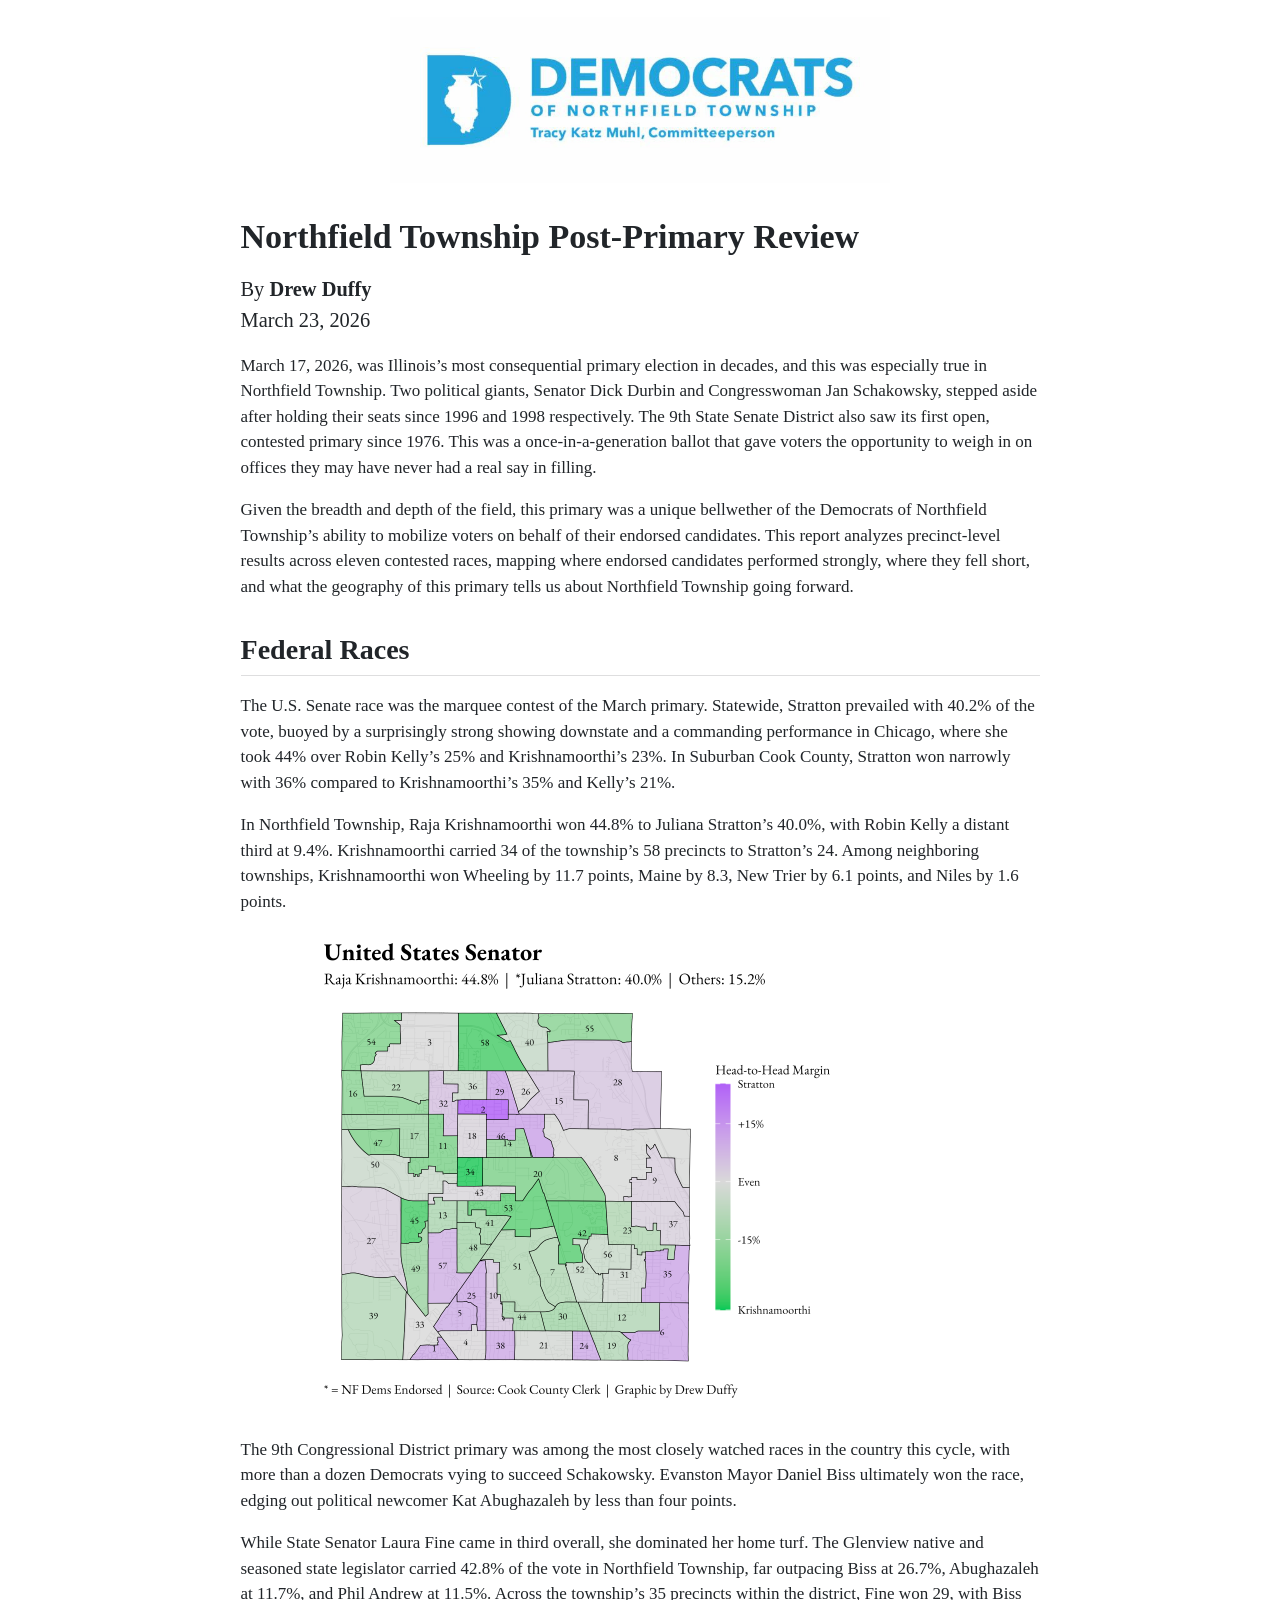
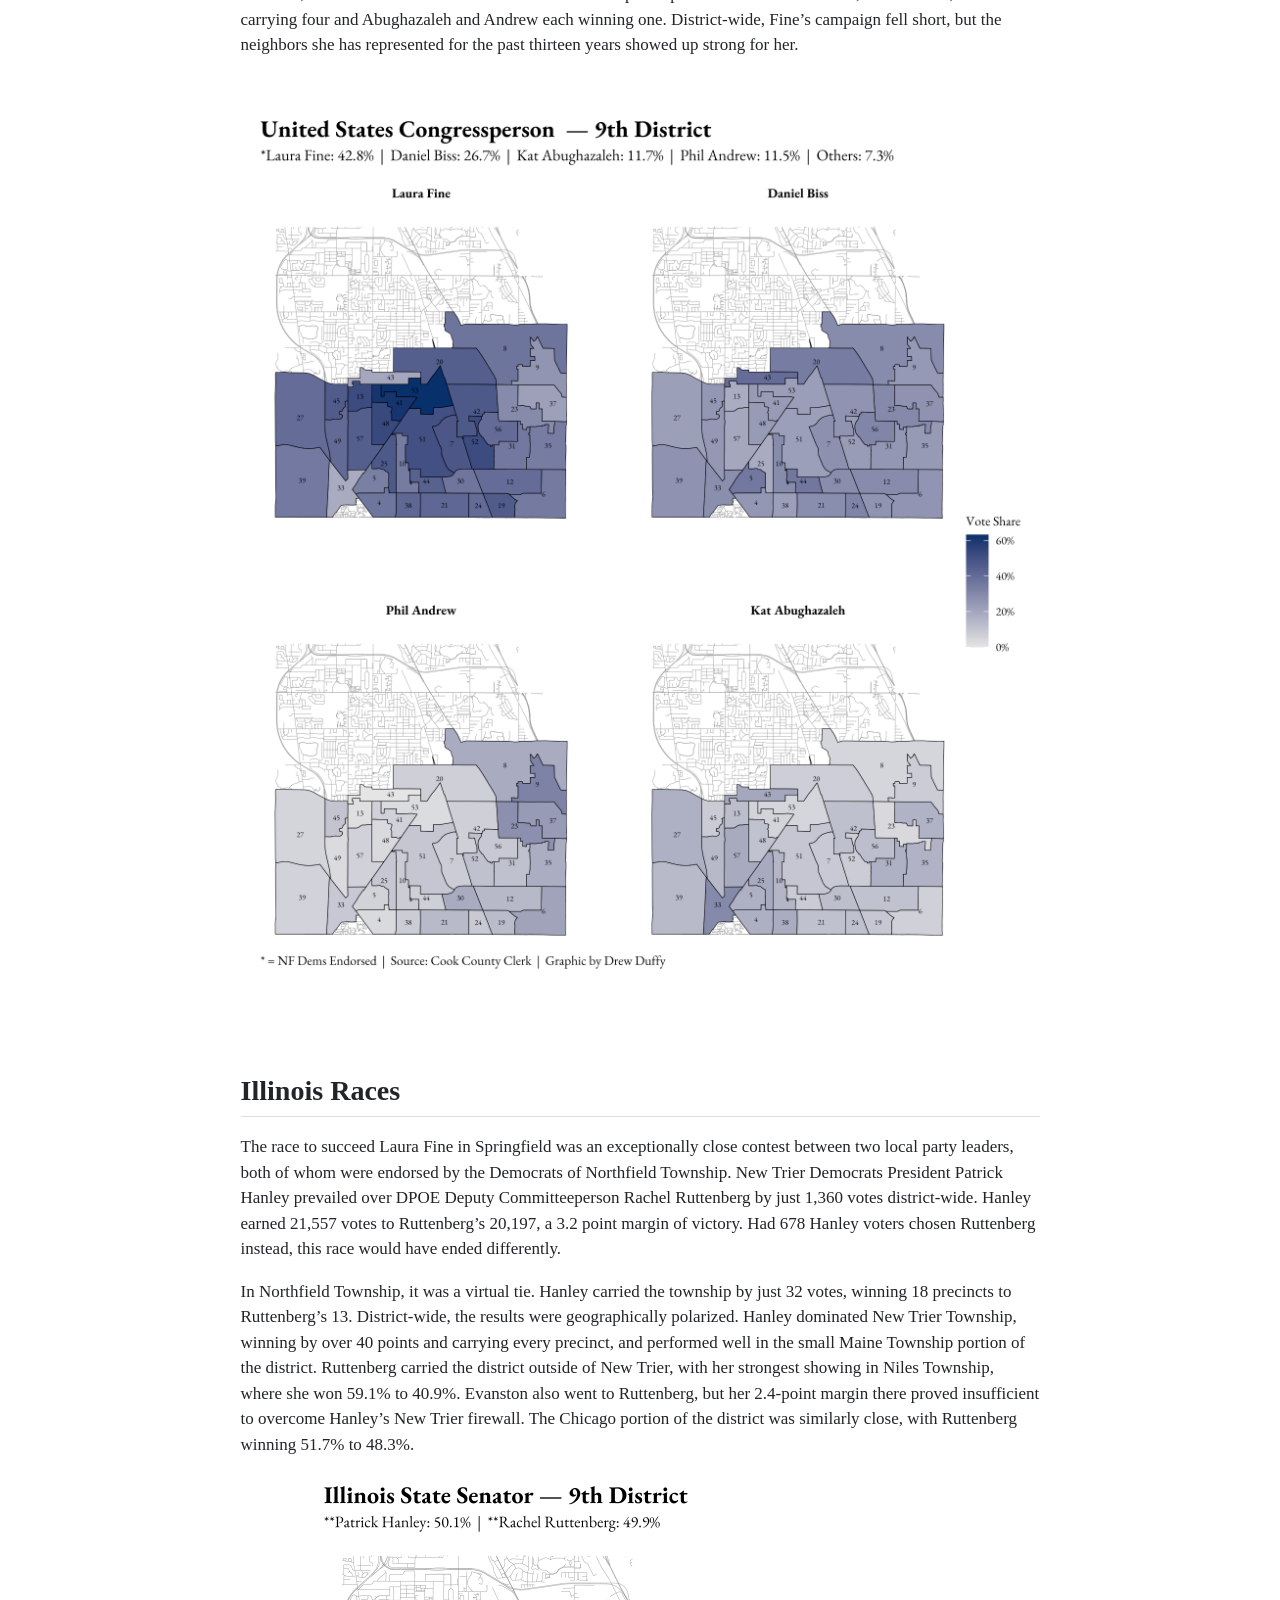
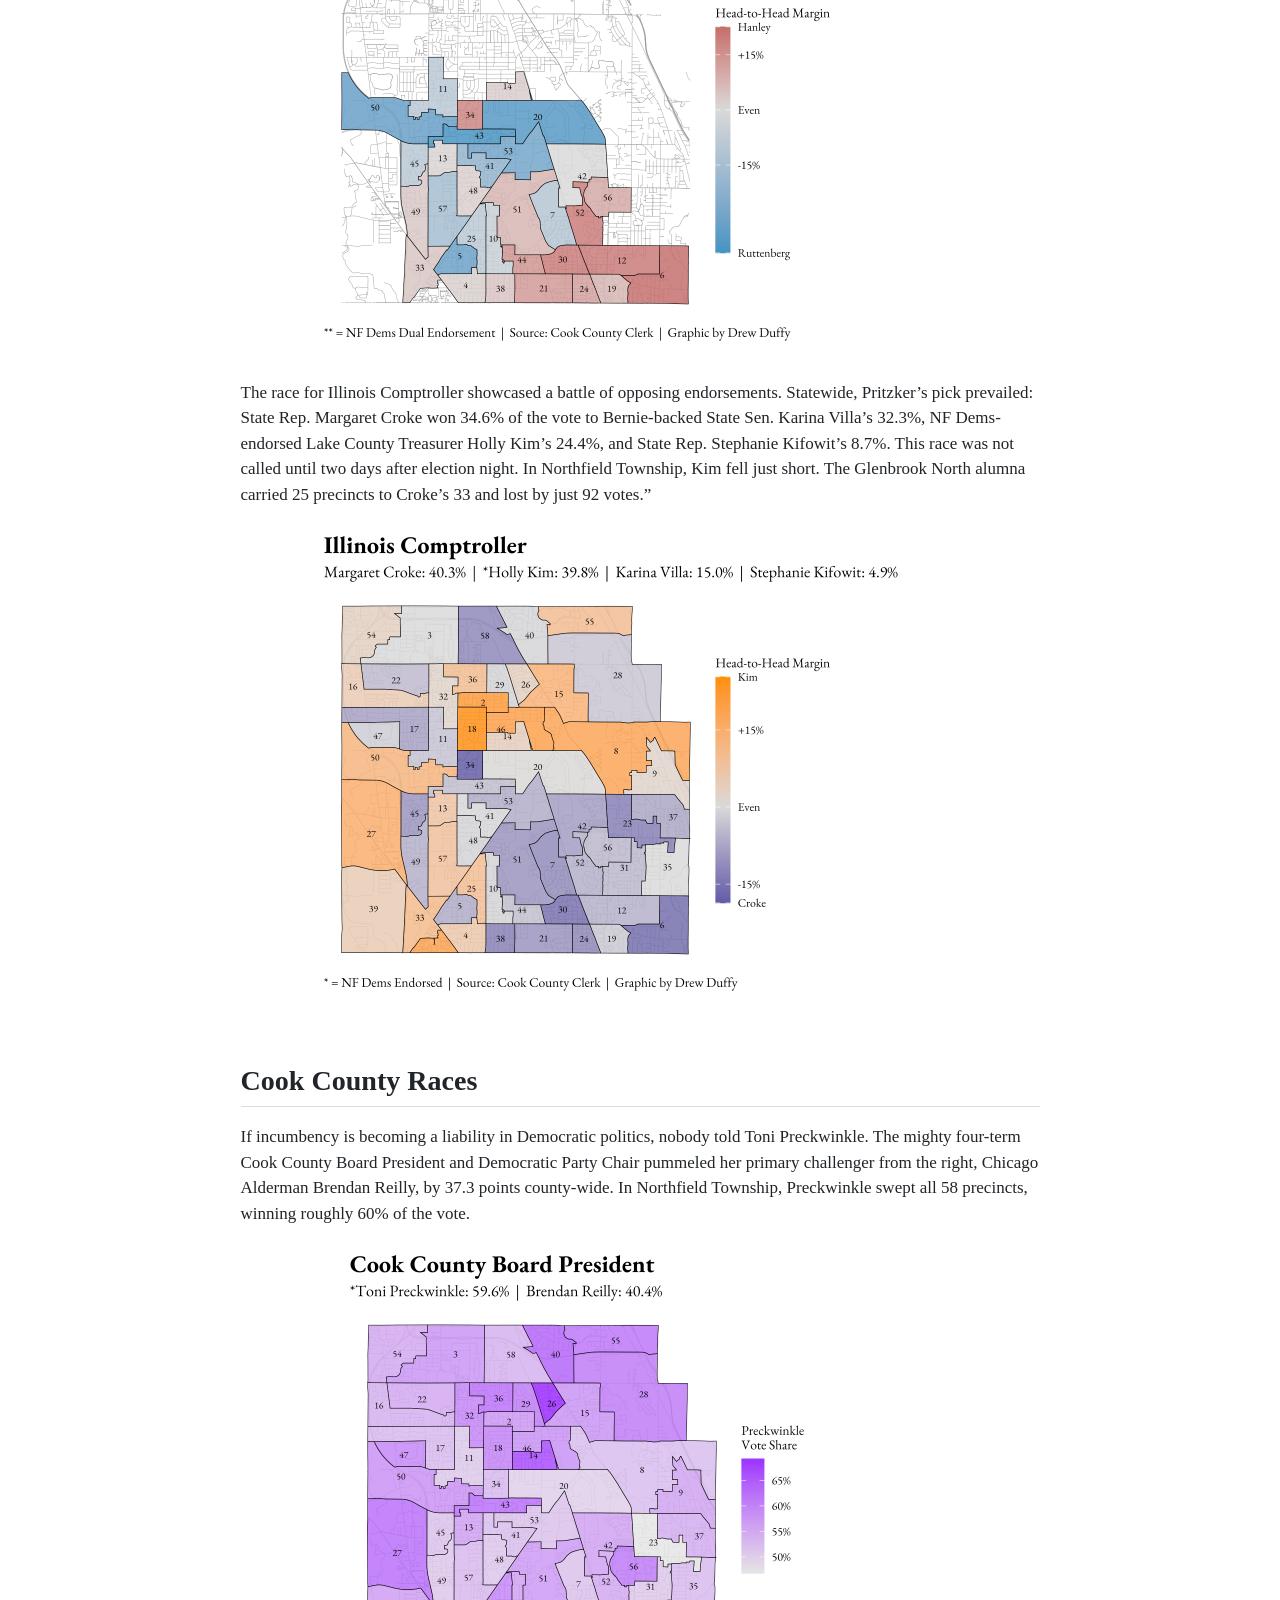
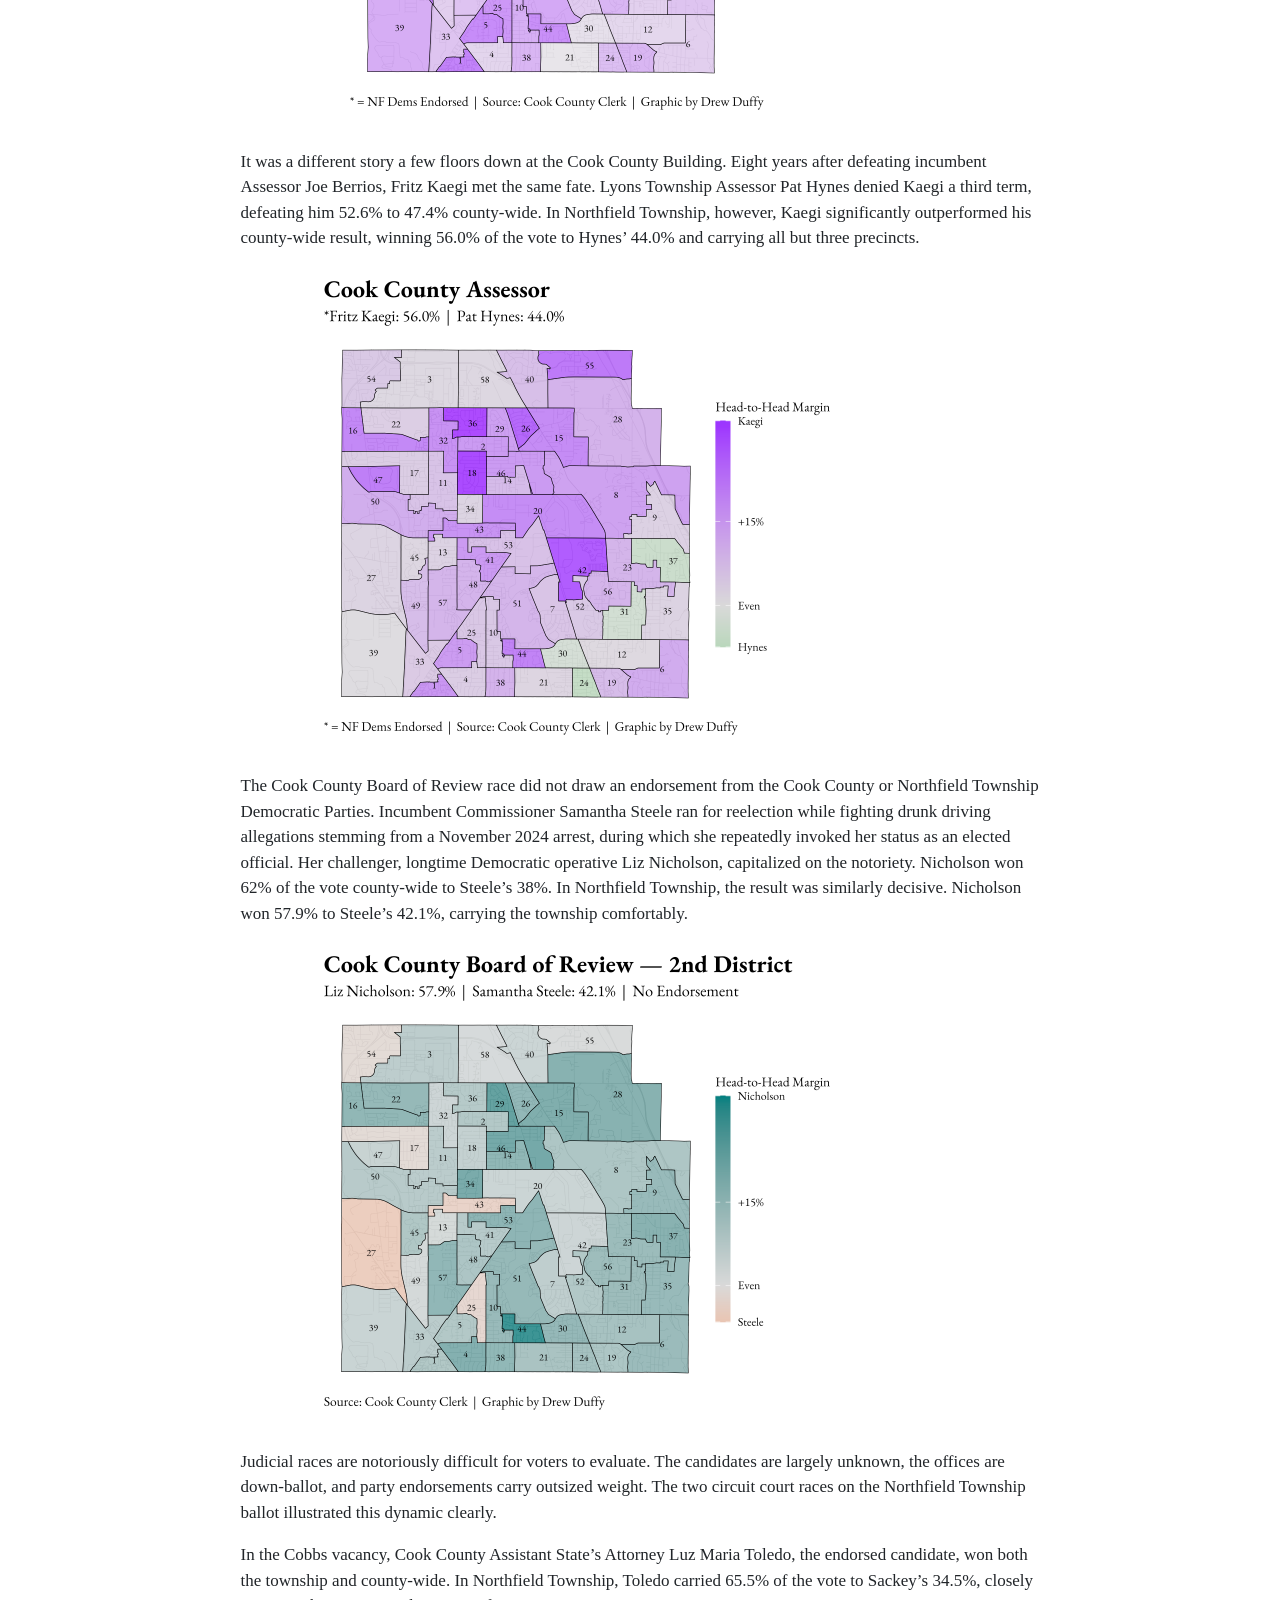
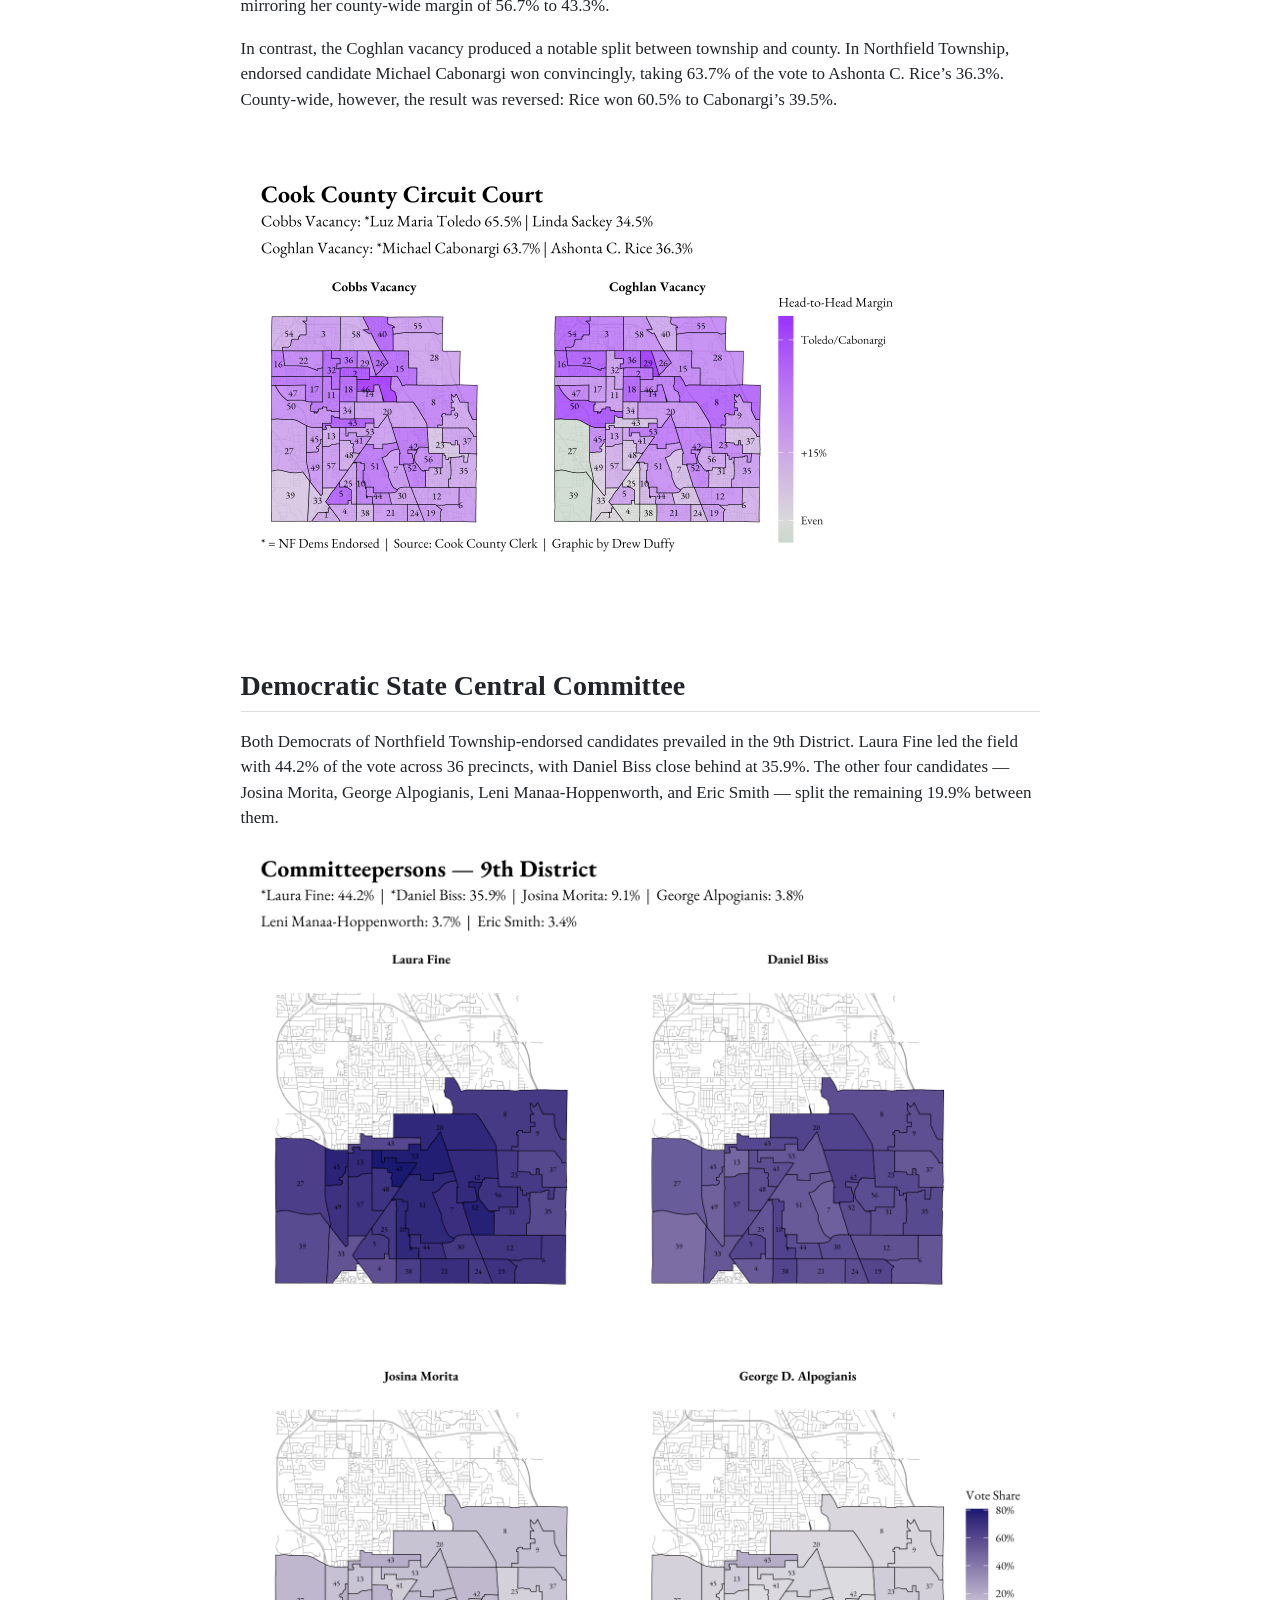
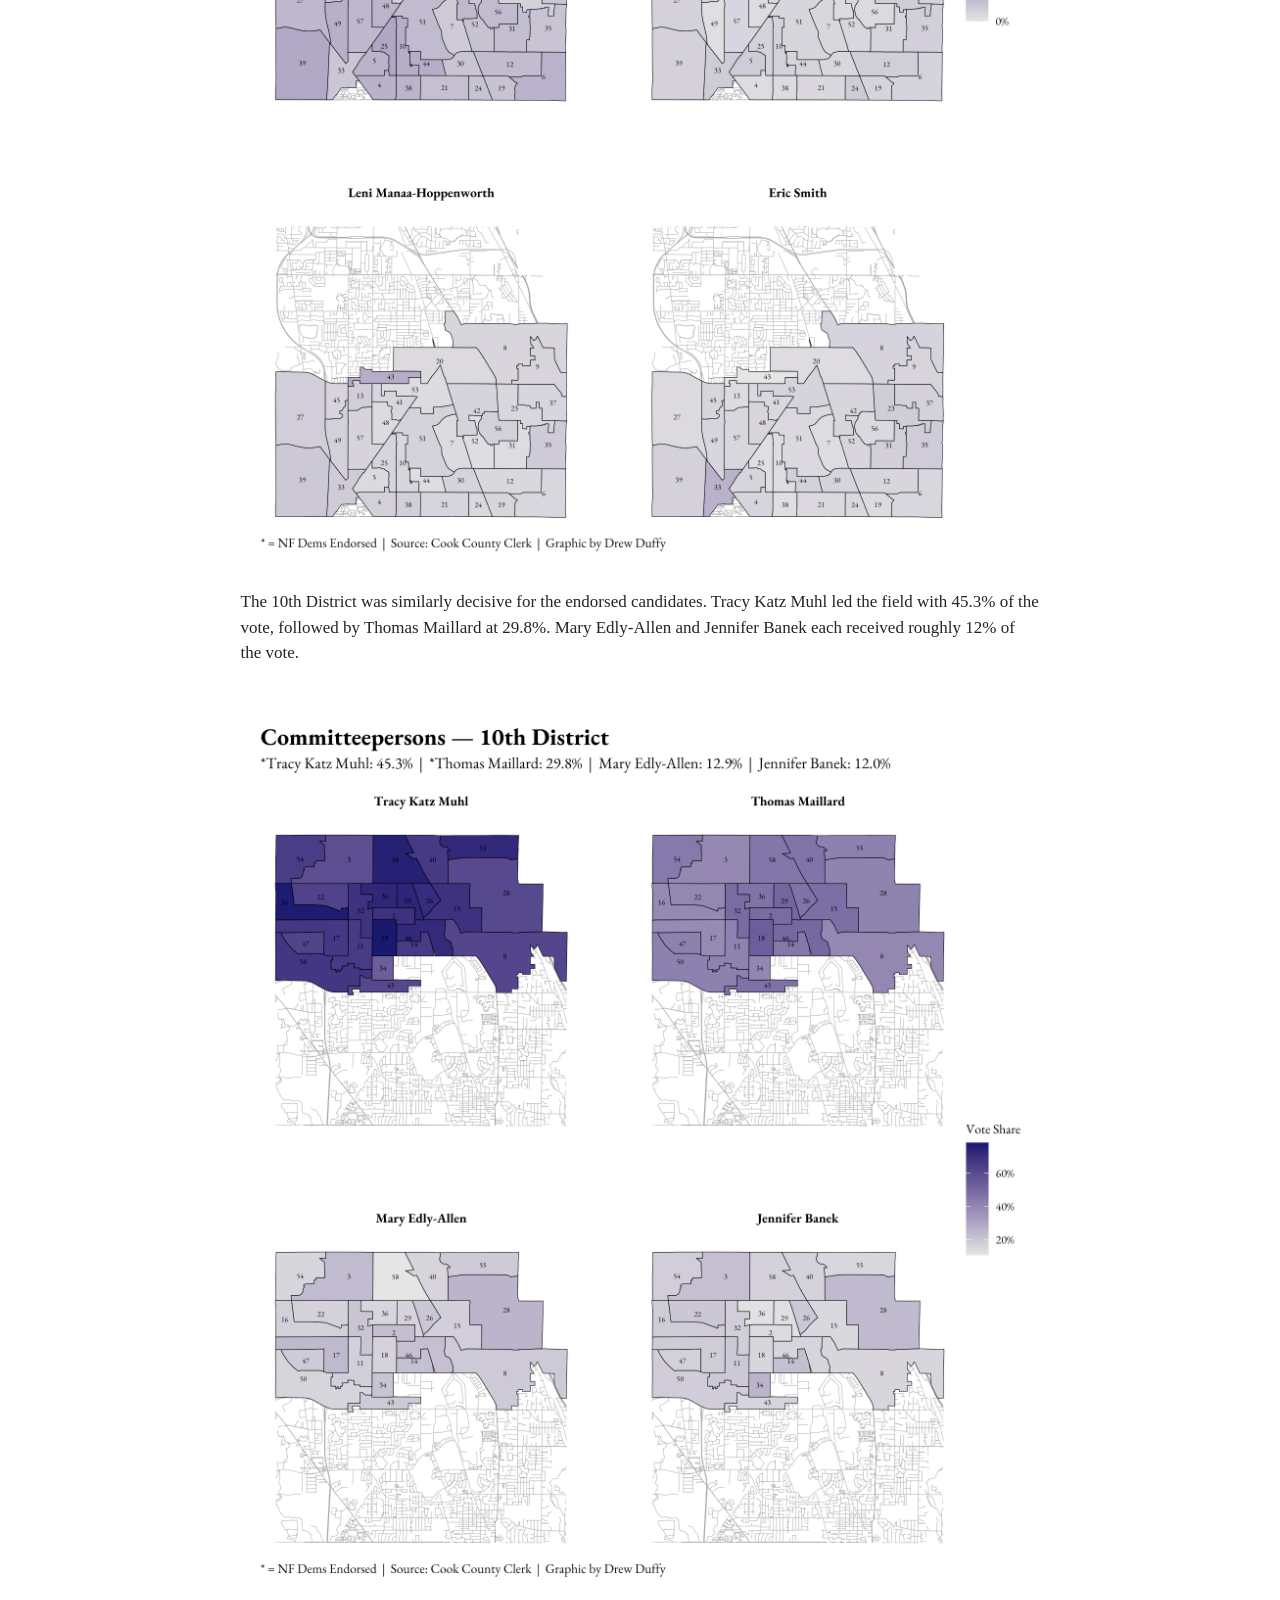
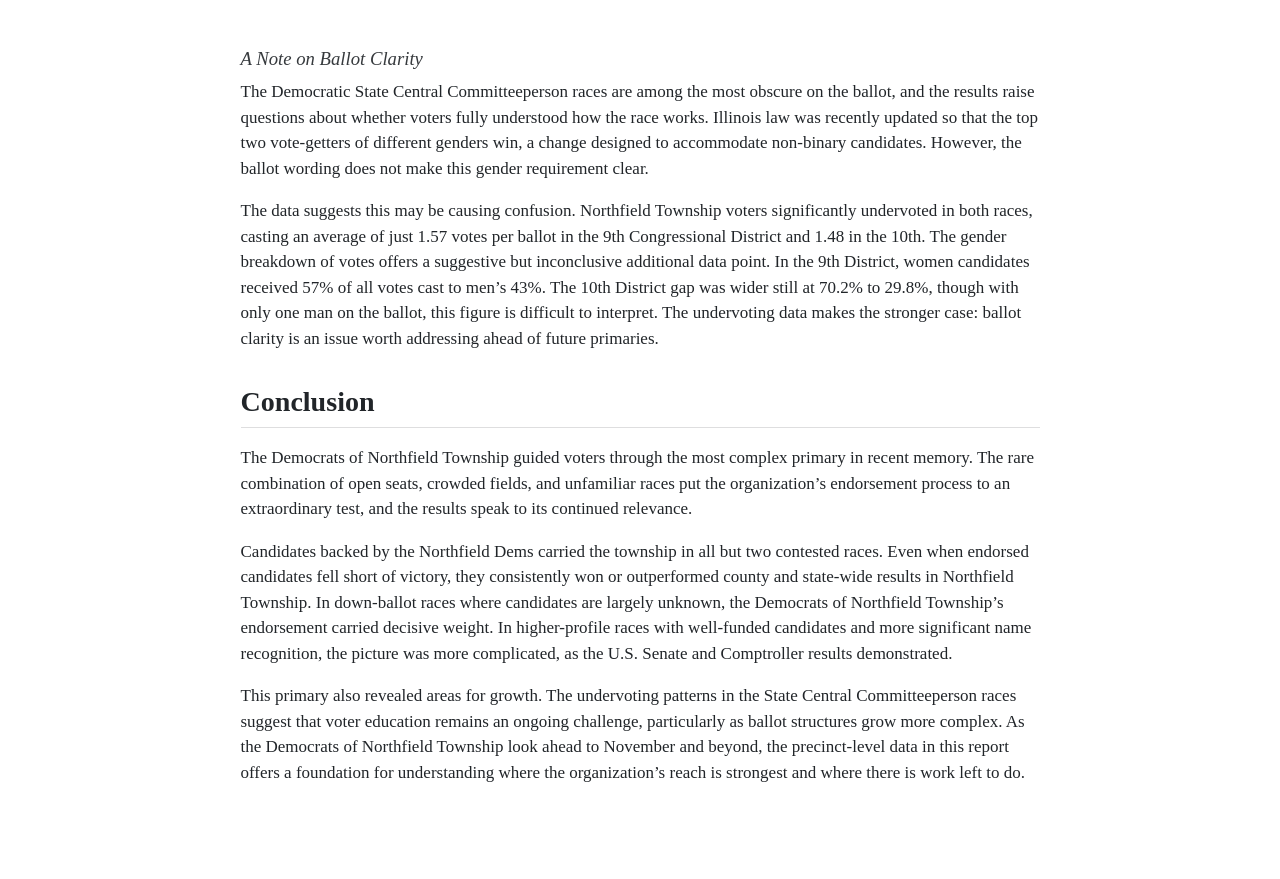
==== index.html @ eec8b7e3 "Clean up index.html by removing duplicates Removed duplicate paragraphs and unnecessary blockquote." ====
<!DOCTYPE html>
<html xmlns="http://www.w3.org/1999/xhtml" lang="en" xml:lang="en"><head>

<meta charset="utf-8">
<meta name="generator" content="quarto-1.8.25">

<meta name="viewport" content="width=device-width, initial-scale=1.0, user-scalable=yes">


<title>northfield_primary_review</title>
<style>
code{white-space: pre-wrap;}
span.smallcaps{font-variant: small-caps;}
div.columns{display: flex; gap: min(4vw, 1.5em);}
div.column{flex: auto; overflow-x: auto;}
div.hanging-indent{margin-left: 1.5em; text-indent: -1.5em;}
ul.task-list{list-style: none;}
ul.task-list li input[type="checkbox"] {
  width: 0.8em;
  margin: 0 0.8em 0.2em -1em; /* quarto-specific, see https://github.com/quarto-dev/quarto-cli/issues/4556 */ 
  vertical-align: middle;
}
</style>


<script src="northfield_primary_review_files/libs/clipboard/clipboard.min.js"></script>
<script src="northfield_primary_review_files/libs/quarto-html/quarto.js" type="module"></script>
<script src="northfield_primary_review_files/libs/quarto-html/tabsets/tabsets.js" type="module"></script>
<script src="northfield_primary_review_files/libs/quarto-html/axe/axe-check.js" type="module"></script>
<script src="northfield_primary_review_files/libs/quarto-html/popper.min.js"></script>
<script src="northfield_primary_review_files/libs/quarto-html/tippy.umd.min.js"></script>
<script src="northfield_primary_review_files/libs/quarto-html/anchor.min.js"></script>
<link href="northfield_primary_review_files/libs/quarto-html/tippy.css" rel="stylesheet">
<link href="northfield_primary_review_files/libs/quarto-html/quarto-syntax-highlighting-7b89279ff1a6dce999919e0e67d4d9ec.css" rel="stylesheet" id="quarto-text-highlighting-styles">
<script src="northfield_primary_review_files/libs/bootstrap/bootstrap.min.js"></script>
<link href="northfield_primary_review_files/libs/bootstrap/bootstrap-icons.css" rel="stylesheet">
<link href="northfield_primary_review_files/libs/bootstrap/bootstrap-7f413d984938c1e763bf5f1a183e318c.min.css" rel="stylesheet" append-hash="true" id="quarto-bootstrap" data-mode="light">


</head>

<body class="fullcontent quarto-light">

<div id="quarto-content" class="page-columns page-rows-contents page-layout-article">

<main class="content" id="quarto-document-content">




<div style="text-align: center;">
<p><img src="logo.jpg" class="img-fluid" width="500"></p>
</div>
<section id="northfield-township-post-primary-review" class="level1">
<h1>Northfield Township Post-Primary Review</h1>
<div style="font-size: 1.2em;">
<p>By <strong>Drew Duffy</strong><br>
March 23, 2026</p>
</div>
<p>March 17, 2026, was Illinois’s most consequential primary election in decades, and this was especially true in Northfield Township. Two political giants, Senator Dick Durbin and Congresswoman Jan Schakowsky, stepped aside after holding their seats since 1996 and 1998 respectively. The 9th State Senate District also saw its first open, contested primary since 1976. This was a once-in-a-generation ballot that gave voters the opportunity to weigh in on offices they may have never had a real say in filling.</p>
<p>Given the breadth and depth of the field, this primary was a unique bellwether of the Democrats of Northfield Township’s ability to mobilize voters on behalf of their endorsed candidates. This report analyzes precinct-level results across eleven contested races, mapping where endorsed candidates performed strongly, where they fell short, and what the geography of this primary tells us about Northfield Township going forward.</p>
<section id="federal-races" class="level2">
<h2 class="anchored" data-anchor-id="federal-races">Federal Races</h2>
<p>The U.S. Senate race was the marquee contest of the March primary. Statewide, Stratton prevailed with 40.2% of the vote, buoyed by a surprisingly strong showing downstate and a commanding performance in Chicago, where she took 44% over Robin Kelly’s 25% and Krishnamoorthi’s 23%. In Suburban Cook County, Stratton won narrowly with 36% compared to Krishnamoorthi’s 35% and Kelly’s 21%.</p>
<p>In Northfield Township, Raja Krishnamoorthi won 44.8% to Juliana Stratton’s 40.0%, with Robin Kelly a distant third at 9.4%. Krishnamoorthi carried 34 of the township’s 58 precincts to Stratton’s 24. Among neighboring townships, Krishnamoorthi won Wheeling by 11.7 points, Maine by 8.3, New Trier by 6.1 points, and Niles by 1.6 points.</p>
<div class="cell">
<div class="cell-output-display">
<div>
<figure class="figure">
<p><img src="northfield_primary_review_files/figure-html/senate-map-1.png" class="img-fluid figure-img" width="672"></p>
</figure>
</div>
</div>
</div>
<p>The 9th Congressional District primary was among the most closely watched races in the country this cycle, with more than a dozen Democrats vying to succeed Schakowsky. Evanston Mayor Daniel Biss ultimately won the race, edging out political newcomer Kat Abughazaleh by less than four points.</p>
<p>While State Senator Laura Fine came in third overall, she dominated her home turf. The Glenview native and seasoned state legislator carried 42.8% of the vote in Northfield Township, far outpacing Biss at 26.7%, Abughazaleh at 11.7%, and Phil Andrew at 11.5%. Across the township’s 35 precincts within the district, Fine won 29, with Biss carrying four and Abughazaleh and Andrew each winning one. District-wide, Fine’s campaign fell short, but the neighbors she has represented for the past thirteen years showed up strong for her.</p>
<div class="cell">
<div class="cell-output-display">
<div>
<figure class="figure">
<p><img src="northfield_primary_review_files/figure-html/congressional-map-1.png" class="img-fluid figure-img" width="816"></p>
</figure>
</div>
</div>
</div>
</section>
<section id="illinois-races" class="level2">
<h2 class="anchored" data-anchor-id="illinois-races">Illinois Races</h2>
<p>The race to succeed Laura Fine in Springfield was an exceptionally close contest between two local party leaders, both of whom were endorsed by the Democrats of Northfield Township. New Trier Democrats President Patrick Hanley prevailed over DPOE Deputy Committeeperson Rachel Ruttenberg by just 1,360 votes district-wide. Hanley earned 21,557 votes to Ruttenberg’s 20,197, a 3.2 point margin of victory. Had 678 Hanley voters chosen Ruttenberg instead, this race would have ended differently.</p>
<p>In Northfield Township, it was a virtual tie. Hanley carried the township by just 32 votes, winning 18 precincts to Ruttenberg’s 13. District-wide, the results were geographically polarized. Hanley dominated New Trier Township, winning by over 40 points and carrying every precinct, and performed well in the small Maine Township portion of the district. Ruttenberg carried the district outside of New Trier, with her strongest showing in Niles Township, where she won 59.1% to 40.9%. Evanston also went to Ruttenberg, but her 2.4-point margin there proved insufficient to overcome Hanley’s New Trier firewall. The Chicago portion of the district was similarly close, with Ruttenberg winning 51.7% to 48.3%.</p>
<div class="cell">
<div class="cell-output-display">
<div>
<figure class="figure">
<p><img src="northfield_primary_review_files/figure-html/senate9-map-1.png" class="img-fluid figure-img" width="672"></p>
</figure>
</div>
</div>
</div>
<p>The race for Illinois Comptroller showcased a battle of opposing endorsements. Statewide, Pritzker’s pick prevailed: State Rep.&nbsp;Margaret Croke won 34.6% of the vote to Bernie-backed State Sen.&nbsp;Karina Villa’s 32.3%, NF Dems-endorsed Lake County Treasurer Holly Kim’s 24.4%, and State Rep.&nbsp;Stephanie Kifowit’s 8.7%. This race was not called until two days after election night. In Northfield Township, Kim fell just short. The Glenbrook North alumna carried 25 precincts to Croke’s 33 and lost by just 92 votes.”</p>
<div class="cell">
<div class="cell-output-display">
<div>
<figure class="figure">
<p><img src="northfield_primary_review_files/figure-html/comptroller-map-1.png" class="img-fluid figure-img" width="672"></p>
</figure>
</div>
</div>
</div>
</section>
<section id="cook-county-races" class="level2">
<h2 class="anchored" data-anchor-id="cook-county-races">Cook County Races</h2>
<p>If incumbency is becoming a liability in Democratic politics, nobody told Toni Preckwinkle. The mighty four-term Cook County Board President and Democratic Party Chair pummeled her primary challenger from the right, Chicago Alderman Brendan Reilly, by 37.3 points county-wide. In Northfield Township, Preckwinkle swept all 58 precincts, winning roughly 60% of the vote.</p>
<div class="cell">
<div class="cell-output-display">
<div>
<figure class="figure">
<p><img src="northfield_primary_review_files/figure-html/boardpres-map-1.png" class="img-fluid figure-img" width="672"></p>
</figure>
</div>
</div>
</div>
<p>It was a different story a few floors down at the Cook County Building. Eight years after defeating incumbent Assessor Joe Berrios, Fritz Kaegi met the same fate. Lyons Township Assessor Pat Hynes denied Kaegi a third term, defeating him 52.6% to 47.4% county-wide. In Northfield Township, however, Kaegi significantly outperformed his county-wide result, winning 56.0% of the vote to Hynes’ 44.0% and carrying all but three precincts.</p>
<div class="cell">
<div class="cell-output-display">
<div>
<figure class="figure">
<p><img src="northfield_primary_review_files/figure-html/assessor-map-1.png" class="img-fluid figure-img" width="672"></p>
</figure>
</div>
</div>
</div>
<p>The Cook County Board of Review race did not draw an endorsement from the Cook County or Northfield Township Democratic Parties. Incumbent Commissioner Samantha Steele ran for reelection while fighting drunk driving allegations stemming from a November 2024 arrest, during which she repeatedly invoked her status as an elected official. Her challenger, longtime Democratic operative Liz Nicholson, capitalized on the notoriety. Nicholson won 62% of the vote county-wide to Steele’s 38%. In Northfield Township, the result was similarly decisive. Nicholson won 57.9% to Steele’s 42.1%, carrying the township comfortably.</p>
<div class="cell">
<div class="cell-output-display">
<div>
<figure class="figure">
<p><img src="northfield_primary_review_files/figure-html/review-map-1.png" class="img-fluid figure-img" width="672"></p>
</figure>
</div>
</div>
</div>
<p>Judicial races are notoriously difficult for voters to evaluate. The candidates are largely unknown, the offices are down-ballot, and party endorsements carry outsized weight. The two circuit court races on the Northfield Township ballot illustrated this dynamic clearly.</p>
<p>In the Cobbs vacancy, Cook County Assistant State’s Attorney Luz Maria Toledo, the endorsed candidate, won both the township and county-wide. In Northfield Township, Toledo carried 65.5% of the vote to Sackey’s 34.5%, closely mirroring her county-wide margin of 56.7% to 43.3%.</p>
<p>In contrast, the Coghlan vacancy produced a notable split between township and county. In Northfield Township, endorsed candidate Michael Cabonargi won convincingly, taking 63.7% of the vote to Ashonta C. Rice’s 36.3%. County-wide, however, the result was reversed: Rice won 60.5% to Cabonargi’s 39.5%.</p>
<div class="cell">
<div class="cell-output-display">
<div>
<figure class="figure">
<p><img src="northfield_primary_review_files/figure-html/circuit-map-1.png" class="img-fluid figure-img" width="672"></p>
</figure>
</div>
</div>
</div>
</section>
<section id="democratic-state-central-committee" class="level2">
<h2 class="anchored" data-anchor-id="democratic-state-central-committee">Democratic State Central Committee</h2>
<p>Both Democrats of Northfield Township-endorsed candidates prevailed in the 9th District. Laura Fine led the field with 44.2% of the vote across 36 precincts, with Daniel Biss close behind at 35.9%. The other four candidates — Josina Morita, George Alpogianis, Leni Manaa-Hoppenworth, and Eric Smith — split the remaining 19.9% between them.</p>
<div class="cell">
<div class="cell-output-display">
<div>
<figure class="figure">
<p><img src="northfield_primary_review_files/figure-html/comm9-map-1.png" class="img-fluid figure-img" width="816"></p>
</figure>
</div>
</div>
</div>
<p>The 10th District was similarly decisive for the endorsed candidates. Tracy Katz Muhl led the field with 45.3% of the vote, followed by Thomas Maillard at 29.8%. Mary Edly-Allen and Jennifer Banek each received roughly 12% of the vote.</p>
<div class="cell">
<div class="cell-output-display">
<div>
<figure class="figure">
<p><img src="northfield_primary_review_files/figure-html/comm10-map-1.png" class="img-fluid figure-img" width="816"></p>
</figure>
</div>
</div>
</div>
<section id="a-note-on-ballot-clarity" class="level5">
<h5 class="anchored" data-anchor-id="a-note-on-ballot-clarity"><em>A Note on Ballot Clarity</em></h5>
<p>The Democratic State Central Committeeperson races are among the most obscure on the ballot, and the results raise questions about whether voters fully understood how the race works. Illinois law was recently updated so that the top two vote-getters of different genders win, a change designed to accommodate non-binary candidates. However, the ballot wording does not make this gender requirement clear.</p>
<p>The data suggests this may be causing confusion. Northfield Township voters significantly undervoted in both races, casting an average of just 1.57 votes per ballot in the 9th Congressional District and 1.48 in the 10th. The gender breakdown of votes offers a suggestive but inconclusive additional data point. In the 9th District, women candidates received 57% of all votes cast to men’s 43%. The 10th District gap was wider still at 70.2% to 29.8%, though with only one man on the ballot, this figure is difficult to interpret. The undervoting data makes the stronger case: ballot clarity is an issue worth addressing ahead of future primaries.</p>
</section>
</section>
<section id="conclusion" class="level2">
<h2 class="anchored" data-anchor-id="conclusion">Conclusion</h2>
<p>The Democrats of Northfield Township guided voters through the most complex primary in recent memory. The rare combination of open seats, crowded fields, and unfamiliar races put the organization’s endorsement process to an extraordinary test, and the results speak to its continued relevance.</p>
<p>Candidates backed by the Northfield Dems carried the township in all but two contested races. Even when endorsed candidates fell short of victory, they consistently won or outperformed county and state-wide results in Northfield Township. In down-ballot races where candidates are largely unknown, the Democrats of Northfield Township’s endorsement carried decisive weight. In higher-profile races with well-funded candidates and more significant name recognition, the picture was more complicated, as the U.S. Senate and Comptroller results demonstrated.</p>
<p>This primary also revealed areas for growth. The undervoting patterns in the State Central Committeeperson races suggest that voter education remains an ongoing challenge, particularly as ballot structures grow more complex. As the Democrats of Northfield Township look ahead to November and beyond, the precinct-level data in this report offers a foundation for understanding where the organization’s reach is strongest and where there is work left to do.</p>
</section>
</section>

</main>
<!-- /main column -->
<script id="quarto-html-after-body" type="application/javascript">
  window.document.addEventListener("DOMContentLoaded", function (event) {
    const icon = "";
    const anchorJS = new window.AnchorJS();
    anchorJS.options = {
      placement: 'right',
      icon: icon
    };
    anchorJS.add('.anchored');
    const isCodeAnnotation = (el) => {
      for (const clz of el.classList) {
        if (clz.startsWith('code-annotation-')) {                     
          return true;
        }
      }
      return false;
    }
    const onCopySuccess = function(e) {
      // button target
      const button = e.trigger;
      // don't keep focus
      button.blur();
      // flash "checked"
      button.classList.add('code-copy-button-checked');
      var currentTitle = button.getAttribute("title");
      button.setAttribute("title", "Copied!");
      let tooltip;
      if (window.bootstrap) {
        button.setAttribute("data-bs-toggle", "tooltip");
        button.setAttribute("data-bs-placement", "left");
        button.setAttribute("data-bs-title", "Copied!");
        tooltip = new bootstrap.Tooltip(button, 
          { trigger: "manual", 
            customClass: "code-copy-button-tooltip",
            offset: [0, -8]});
        tooltip.show();    
      }
      setTimeout(function() {
        if (tooltip) {
          tooltip.hide();
          button.removeAttribute("data-bs-title");
          button.removeAttribute("data-bs-toggle");
          button.removeAttribute("data-bs-placement");
        }
        button.setAttribute("title", currentTitle);
        button.classList.remove('code-copy-button-checked');
      }, 1000);
      // clear code selection
      e.clearSelection();
    }
    const getTextToCopy = function(trigger) {
      const outerScaffold = trigger.parentElement.cloneNode(true);
      const codeEl = outerScaffold.querySelector('code');
      for (const childEl of codeEl.children) {
        if (isCodeAnnotation(childEl)) {
          childEl.remove();
        }
      }
      return codeEl.innerText;
    }
    const clipboard = new window.ClipboardJS('.code-copy-button:not([data-in-quarto-modal])', {
      text: getTextToCopy
    });
    clipboard.on('success', onCopySuccess);
    if (window.document.getElementById('quarto-embedded-source-code-modal')) {
      const clipboardModal = new window.ClipboardJS('.code-copy-button[data-in-quarto-modal]', {
        text: getTextToCopy,
        container: window.document.getElementById('quarto-embedded-source-code-modal')
      });
      clipboardModal.on('success', onCopySuccess);
    }
      var localhostRegex = new RegExp(/^(?:http|https):\/\/localhost\:?[0-9]*\//);
      var mailtoRegex = new RegExp(/^mailto:/);
        var filterRegex = new RegExp('/' + window.location.host + '/');
      var isInternal = (href) => {
          return filterRegex.test(href) || localhostRegex.test(href) || mailtoRegex.test(href);
      }
      // Inspect non-navigation links and adorn them if external
     var links = window.document.querySelectorAll('a[href]:not(.nav-link):not(.navbar-brand):not(.toc-action):not(.sidebar-link):not(.sidebar-item-toggle):not(.pagination-link):not(.no-external):not([aria-hidden]):not(.dropdown-item):not(.quarto-navigation-tool):not(.about-link)');
      for (var i=0; i<links.length; i++) {
        const link = links[i];
        if (!isInternal(link.href)) {
          // undo the damage that might have been done by quarto-nav.js in the case of
          // links that we want to consider external
          if (link.dataset.originalHref !== undefined) {
            link.href = link.dataset.originalHref;
          }
        }
      }
    function tippyHover(el, contentFn, onTriggerFn, onUntriggerFn) {
      const config = {
        allowHTML: true,
        maxWidth: 500,
        delay: 100,
        arrow: false,
        appendTo: function(el) {
            return el.parentElement;
        },
        interactive: true,
        interactiveBorder: 10,
        theme: 'quarto',
        placement: 'bottom-start',
      };
      if (contentFn) {
        config.content = contentFn;
      }
      if (onTriggerFn) {
        config.onTrigger = onTriggerFn;
      }
      if (onUntriggerFn) {
        config.onUntrigger = onUntriggerFn;
      }
      window.tippy(el, config); 
    }
    const noterefs = window.document.querySelectorAll('a[role="doc-noteref"]');
    for (var i=0; i<noterefs.length; i++) {
      const ref = noterefs[i];
      tippyHover(ref, function() {
        // use id or data attribute instead here
        let href = ref.getAttribute('data-footnote-href') || ref.getAttribute('href');
        try { href = new URL(href).hash; } catch {}
        const id = href.replace(/^#\/?/, "");
        const note = window.document.getElementById(id);
        if (note) {
          return note.innerHTML;
        } else {
          return "";
        }
      });
    }
    const xrefs = window.document.querySelectorAll('a.quarto-xref');
    const processXRef = (id, note) => {
      // Strip column container classes
      const stripColumnClz = (el) => {
        el.classList.remove("page-full", "page-columns");
        if (el.children) {
          for (const child of el.children) {
            stripColumnClz(child);
          }
        }
      }
      stripColumnClz(note)
      if (id === null || id.startsWith('sec-')) {
        // Special case sections, only their first couple elements
        const container = document.createElement("div");
        if (note.children && note.children.length > 2) {
          container.appendChild(note.children[0].cloneNode(true));
          for (let i = 1; i < note.children.length; i++) {
            const child = note.children[i];
            if (child.tagName === "P" && child.innerText === "") {
              continue;
            } else {
              container.appendChild(child.cloneNode(true));
              break;
            }
          }
          if (window.Quarto?.typesetMath) {
            window.Quarto.typesetMath(container);
          }
          return container.innerHTML
        } else {
          if (window.Quarto?.typesetMath) {
            window.Quarto.typesetMath(note);
          }
          return note.innerHTML;
        }
      } else {
        // Remove any anchor links if they are present
        const anchorLink = note.querySelector('a.anchorjs-link');
        if (anchorLink) {
          anchorLink.remove();
        }
        if (window.Quarto?.typesetMath) {
          window.Quarto.typesetMath(note);
        }
        if (note.classList.contains("callout")) {
          return note.outerHTML;
        } else {
          return note.innerHTML;
        }
      }
    }
    for (var i=0; i<xrefs.length; i++) {
      const xref = xrefs[i];
      tippyHover(xref, undefined, function(instance) {
        instance.disable();
        let url = xref.getAttribute('href');
        let hash = undefined; 
        if (url.startsWith('#')) {
          hash = url;
        } else {
          try { hash = new URL(url).hash; } catch {}
        }
        if (hash) {
          const id = hash.replace(/^#\/?/, "");
          const note = window.document.getElementById(id);
          if (note !== null) {
            try {
              const html = processXRef(id, note.cloneNode(true));
              instance.setContent(html);
            } finally {
              instance.enable();
              instance.show();
            }
          } else {
            // See if we can fetch this
            fetch(url.split('#')[0])
            .then(res => res.text())
            .then(html => {
              const parser = new DOMParser();
              const htmlDoc = parser.parseFromString(html, "text/html");
              const note = htmlDoc.getElementById(id);
              if (note !== null) {
                const html = processXRef(id, note);
                instance.setContent(html);
              } 
            }).finally(() => {
              instance.enable();
              instance.show();
            });
          }
        } else {
          // See if we can fetch a full url (with no hash to target)
          // This is a special case and we should probably do some content thinning / targeting
          fetch(url)
          .then(res => res.text())
          .then(html => {
            const parser = new DOMParser();
            const htmlDoc = parser.parseFromString(html, "text/html");
            const note = htmlDoc.querySelector('main.content');
            if (note !== null) {
              // This should only happen for chapter cross references
              // (since there is no id in the URL)
              // remove the first header
              if (note.children.length > 0 && note.children[0].tagName === "HEADER") {
                note.children[0].remove();
              }
              const html = processXRef(null, note);
              instance.setContent(html);
            } 
          }).finally(() => {
            instance.enable();
            instance.show();
          });
        }
      }, function(instance) {
      });
    }
        let selectedAnnoteEl;
        const selectorForAnnotation = ( cell, annotation) => {
          let cellAttr = 'data-code-cell="' + cell + '"';
          let lineAttr = 'data-code-annotation="' +  annotation + '"';
          const selector = 'span[' + cellAttr + '][' + lineAttr + ']';
          return selector;
        }
        const selectCodeLines = (annoteEl) => {
          const doc = window.document;
          const targetCell = annoteEl.getAttribute("data-target-cell");
          const targetAnnotation = annoteEl.getAttribute("data-target-annotation");
          const annoteSpan = window.document.querySelector(selectorForAnnotation(targetCell, targetAnnotation));
          const lines = annoteSpan.getAttribute("data-code-lines").split(",");
          const lineIds = lines.map((line) => {
            return targetCell + "-" + line;
          })
          let top = null;
          let height = null;
          let parent = null;
          if (lineIds.length > 0) {
              //compute the position of the single el (top and bottom and make a div)
              const el = window.document.getElementById(lineIds[0]);
              top = el.offsetTop;
              height = el.offsetHeight;
              parent = el.parentElement.parentElement;
            if (lineIds.length > 1) {
              const lastEl = window.document.getElementById(lineIds[lineIds.length - 1]);
              const bottom = lastEl.offsetTop + lastEl.offsetHeight;
              height = bottom - top;
            }
            if (top !== null && height !== null && parent !== null) {
              // cook up a div (if necessary) and position it 
              let div = window.document.getElementById("code-annotation-line-highlight");
              if (div === null) {
                div = window.document.createElement("div");
                div.setAttribute("id", "code-annotation-line-highlight");
                div.style.position = 'absolute';
                parent.appendChild(div);
              }
              div.style.top = top - 2 + "px";
              div.style.height = height + 4 + "px";
              div.style.left = 0;
              let gutterDiv = window.document.getElementById("code-annotation-line-highlight-gutter");
              if (gutterDiv === null) {
                gutterDiv = window.document.createElement("div");
                gutterDiv.setAttribute("id", "code-annotation-line-highlight-gutter");
                gutterDiv.style.position = 'absolute';
                const codeCell = window.document.getElementById(targetCell);
                const gutter = codeCell.querySelector('.code-annotation-gutter');
                gutter.appendChild(gutterDiv);
              }
              gutterDiv.style.top = top - 2 + "px";
              gutterDiv.style.height = height + 4 + "px";
            }
            selectedAnnoteEl = annoteEl;
          }
        };
        const unselectCodeLines = () => {
          const elementsIds = ["code-annotation-line-highlight", "code-annotation-line-highlight-gutter"];
          elementsIds.forEach((elId) => {
            const div = window.document.getElementById(elId);
            if (div) {
              div.remove();
            }
          });
          selectedAnnoteEl = undefined;
        };
          // Handle positioning of the toggle
      window.addEventListener(
        "resize",
        throttle(() => {
          elRect = undefined;
          if (selectedAnnoteEl) {
            selectCodeLines(selectedAnnoteEl);
          }
        }, 10)
      );
      function throttle(fn, ms) {
      let throttle = false;
      let timer;
        return (...args) => {
          if(!throttle) { // first call gets through
              fn.apply(this, args);
              throttle = true;
          } else { // all the others get throttled
              if(timer) clearTimeout(timer); // cancel #2
              timer = setTimeout(() => {
                fn.apply(this, args);
                timer = throttle = false;
              }, ms);
          }
        };
      }
        // Attach click handler to the DT
        const annoteDls = window.document.querySelectorAll('dt[data-target-cell]');
        for (const annoteDlNode of annoteDls) {
          annoteDlNode.addEventListener('click', (event) => {
            const clickedEl = event.target;
            if (clickedEl !== selectedAnnoteEl) {
              unselectCodeLines();
              const activeEl = window.document.querySelector('dt[data-target-cell].code-annotation-active');
              if (activeEl) {
                activeEl.classList.remove('code-annotation-active');
              }
              selectCodeLines(clickedEl);
              clickedEl.classList.add('code-annotation-active');
            } else {
              // Unselect the line
              unselectCodeLines();
              clickedEl.classList.remove('code-annotation-active');
            }
          });
        }
    const findCites = (el) => {
      const parentEl = el.parentElement;
      if (parentEl) {
        const cites = parentEl.dataset.cites;
        if (cites) {
          return {
            el,
            cites: cites.split(' ')
          };
        } else {
          return findCites(el.parentElement)
        }
      } else {
        return undefined;
      }
    };
    var bibliorefs = window.document.querySelectorAll('a[role="doc-biblioref"]');
    for (var i=0; i<bibliorefs.length; i++) {
      const ref = bibliorefs[i];
      const citeInfo = findCites(ref);
      if (citeInfo) {
        tippyHover(citeInfo.el, function() {
          var popup = window.document.createElement('div');
          citeInfo.cites.forEach(function(cite) {
            var citeDiv = window.document.createElement('div');
            citeDiv.classList.add('hanging-indent');
            citeDiv.classList.add('csl-entry');
            var biblioDiv = window.document.getElementById('ref-' + cite);
            if (biblioDiv) {
              citeDiv.innerHTML = biblioDiv.innerHTML;
            }
            popup.appendChild(citeDiv);
          });
          return popup.innerHTML;
        });
      }
    }
  });
  </script>
</div> <!-- /content -->




</body></html>
---- northfield_primary_review_files/libs/quarto-html/tippy.css ----
.tippy-box[data-animation=fade][data-state=hidden]{opacity:0}[data-tippy-root]{max-width:calc(100vw - 10px)}.tippy-box{position:relative;background-color:#333;color:#fff;border-radius:4px;font-size:14px;line-height:1.4;white-space:normal;outline:0;transition-property:transform,visibility,opacity}.tippy-box[data-placement^=top]>.tippy-arrow{bottom:0}.tippy-box[data-placement^=top]>.tippy-arrow:before{bottom:-7px;left:0;border-width:8px 8px 0;border-top-color:initial;transform-origin:center top}.tippy-box[data-placement^=bottom]>.tippy-arrow{top:0}.tippy-box[data-placement^=bottom]>.tippy-arrow:before{top:-7px;left:0;border-width:0 8px 8px;border-bottom-color:initial;transform-origin:center bottom}.tippy-box[data-placement^=left]>.tippy-arrow{right:0}.tippy-box[data-placement^=left]>.tippy-arrow:before{border-width:8px 0 8px 8px;border-left-color:initial;right:-7px;transform-origin:center left}.tippy-box[data-placement^=right]>.tippy-arrow{left:0}.tippy-box[data-placement^=right]>.tippy-arrow:before{left:-7px;border-width:8px 8px 8px 0;border-right-color:initial;transform-origin:center right}.tippy-box[data-inertia][data-state=visible]{transition-timing-function:cubic-bezier(.54,1.5,.38,1.11)}.tippy-arrow{width:16px;height:16px;color:#333}.tippy-arrow:before{content:"";position:absolute;border-color:transparent;border-style:solid}.tippy-content{position:relative;padding:5px 9px;z-index:1}
---- northfield_primary_review_files/libs/quarto-html/quarto-syntax-highlighting-7b89279ff1a6dce999919e0e67d4d9ec.css ----
/* quarto syntax highlight colors */
:root {
  --quarto-hl-ot-color: #003B4F;
  --quarto-hl-at-color: #657422;
  --quarto-hl-ss-color: #20794D;
  --quarto-hl-an-color: #5E5E5E;
  --quarto-hl-fu-color: #4758AB;
  --quarto-hl-st-color: #20794D;
  --quarto-hl-cf-color: #003B4F;
  --quarto-hl-op-color: #5E5E5E;
  --quarto-hl-er-color: #AD0000;
  --quarto-hl-bn-color: #AD0000;
  --quarto-hl-al-color: #AD0000;
  --quarto-hl-va-color: #111111;
  --quarto-hl-bu-color: inherit;
  --quarto-hl-ex-color: inherit;
  --quarto-hl-pp-color: #AD0000;
  --quarto-hl-in-color: #5E5E5E;
  --quarto-hl-vs-color: #20794D;
  --quarto-hl-wa-color: #5E5E5E;
  --quarto-hl-do-color: #5E5E5E;
  --quarto-hl-im-color: #00769E;
  --quarto-hl-ch-color: #20794D;
  --quarto-hl-dt-color: #AD0000;
  --quarto-hl-fl-color: #AD0000;
  --quarto-hl-co-color: #5E5E5E;
  --quarto-hl-cv-color: #5E5E5E;
  --quarto-hl-cn-color: #8f5902;
  --quarto-hl-sc-color: #5E5E5E;
  --quarto-hl-dv-color: #AD0000;
  --quarto-hl-kw-color: #003B4F;
}

/* other quarto variables */
:root {
  --quarto-font-monospace: SFMono-Regular, Menlo, Monaco, Consolas, "Liberation Mono", "Courier New", monospace;
}

/* syntax highlight based on Pandoc's rules */
pre > code.sourceCode > span {
  color: #003B4F;
}

code.sourceCode > span {
  color: #003B4F;
}

div.sourceCode,
div.sourceCode pre.sourceCode {
  color: #003B4F;
}

/* Normal */
code span {
  color: #003B4F;
}

/* Alert */
code span.al {
  color: #AD0000;
  font-style: inherit;
}

/* Annotation */
code span.an {
  color: #5E5E5E;
  font-style: inherit;
}

/* Attribute */
code span.at {
  color: #657422;
  font-style: inherit;
}

/* BaseN */
code span.bn {
  color: #AD0000;
  font-style: inherit;
}

/* BuiltIn */
code span.bu {
  font-style: inherit;
}

/* ControlFlow */
code span.cf {
  color: #003B4F;
  font-weight: bold;
  font-style: inherit;
}

/* Char */
code span.ch {
  color: #20794D;
  font-style: inherit;
}

/* Constant */
code span.cn {
  color: #8f5902;
  font-style: inherit;
}

/* Comment */
code span.co {
  color: #5E5E5E;
  font-style: inherit;
}

/* CommentVar */
code span.cv {
  color: #5E5E5E;
  font-style: italic;
}

/* Documentation */
code span.do {
  color: #5E5E5E;
  font-style: italic;
}

/* DataType */
code span.dt {
  color: #AD0000;
  font-style: inherit;
}

/* DecVal */
code span.dv {
  color: #AD0000;
  font-style: inherit;
}

/* Error */
code span.er {
  color: #AD0000;
  font-style: inherit;
}

/* Extension */
code span.ex {
  font-style: inherit;
}

/* Float */
code span.fl {
  color: #AD0000;
  font-style: inherit;
}

/* Function */
code span.fu {
  color: #4758AB;
  font-style: inherit;
}

/* Import */
code span.im {
  color: #00769E;
  font-style: inherit;
}

/* Information */
code span.in {
  color: #5E5E5E;
  font-style: inherit;
}

/* Keyword */
code span.kw {
  color: #003B4F;
  font-weight: bold;
  font-style: inherit;
}

/* Operator */
code span.op {
  color: #5E5E5E;
  font-style: inherit;
}

/* Other */
code span.ot {
  color: #003B4F;
  font-style: inherit;
}

/* Preprocessor */
code span.pp {
  color: #AD0000;
  font-style: inherit;
}

/* SpecialChar */
code span.sc {
  color: #5E5E5E;
  font-style: inherit;
}

/* SpecialString */
code span.ss {
  color: #20794D;
  font-style: inherit;
}

/* String */
code span.st {
  color: #20794D;
  font-style: inherit;
}

/* Variable */
code span.va {
  color: #111111;
  font-style: inherit;
}

/* VerbatimString */
code span.vs {
  color: #20794D;
  font-style: inherit;
}

/* Warning */
code span.wa {
  color: #5E5E5E;
  font-style: italic;
}

.prevent-inlining {
  content: "</";
}

/*# sourceMappingURL=3944bc705cfaf4c80e56f77c5205168a.css.map */
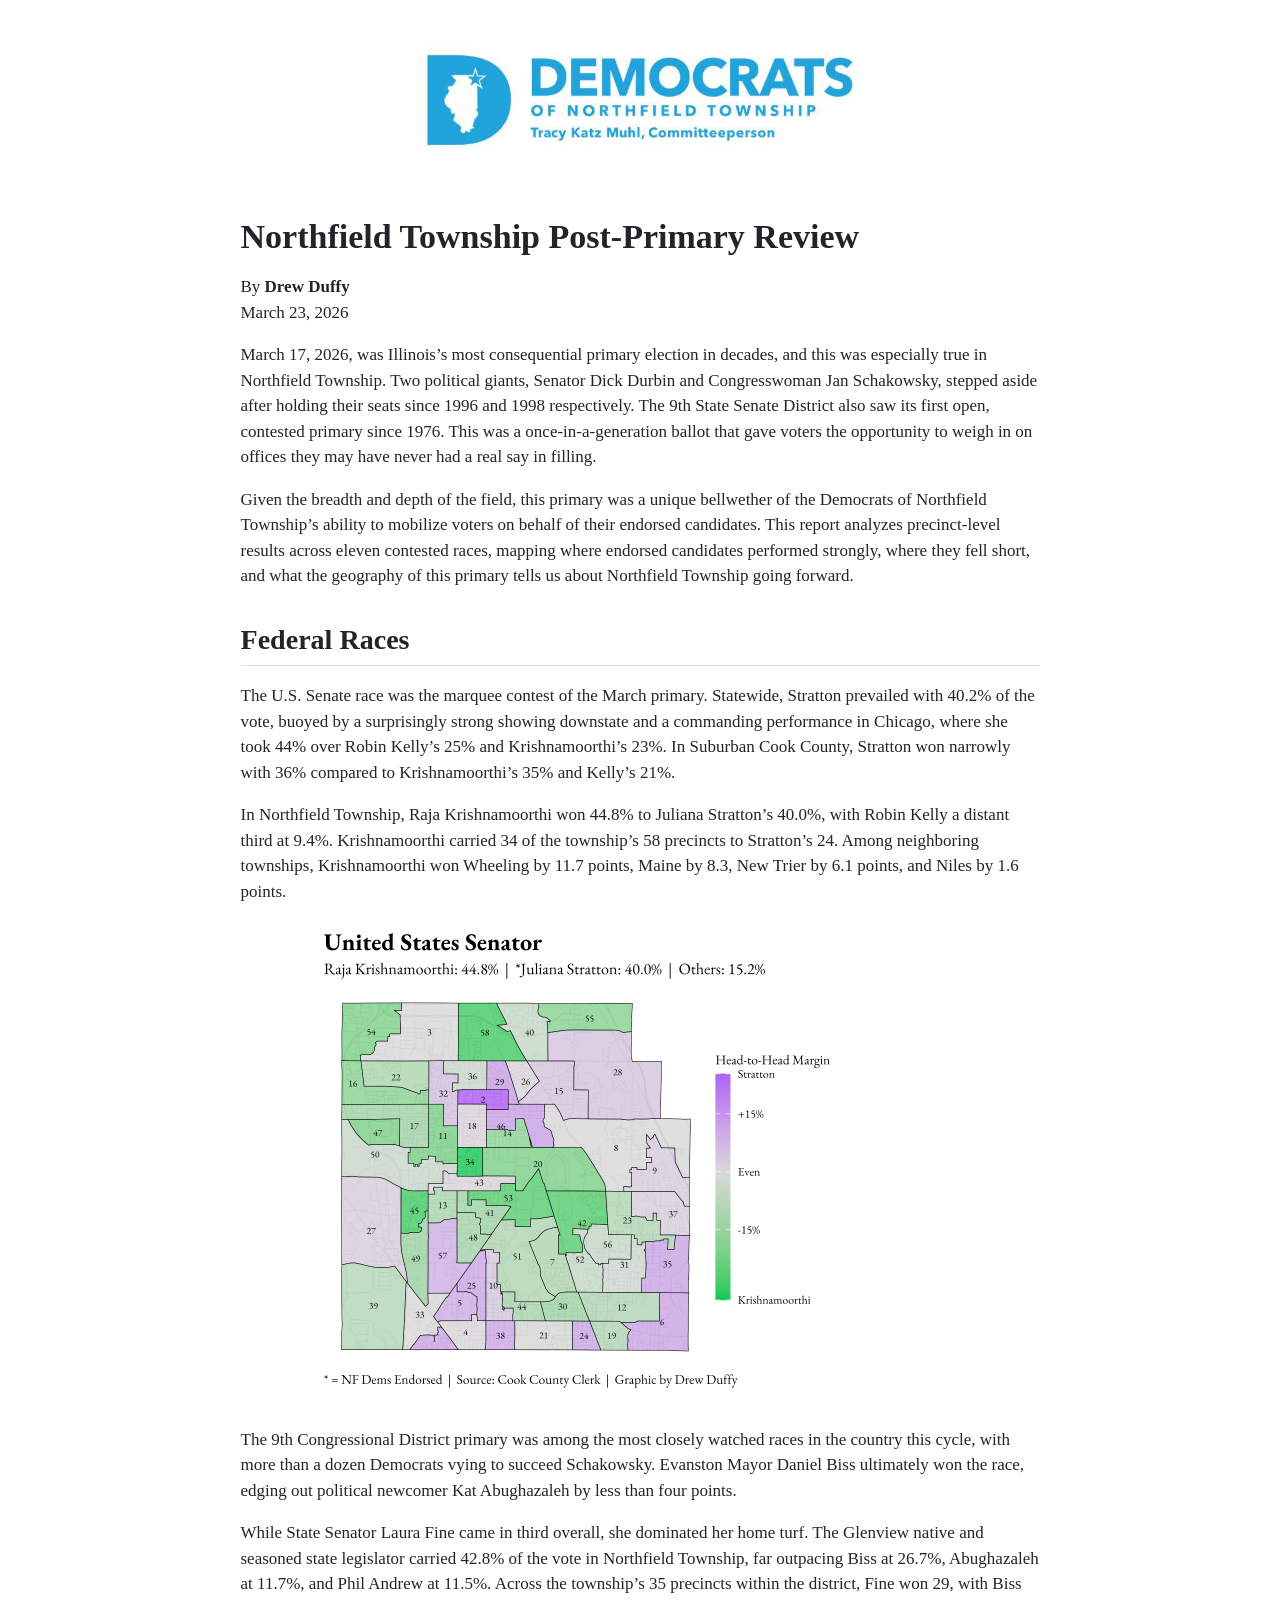
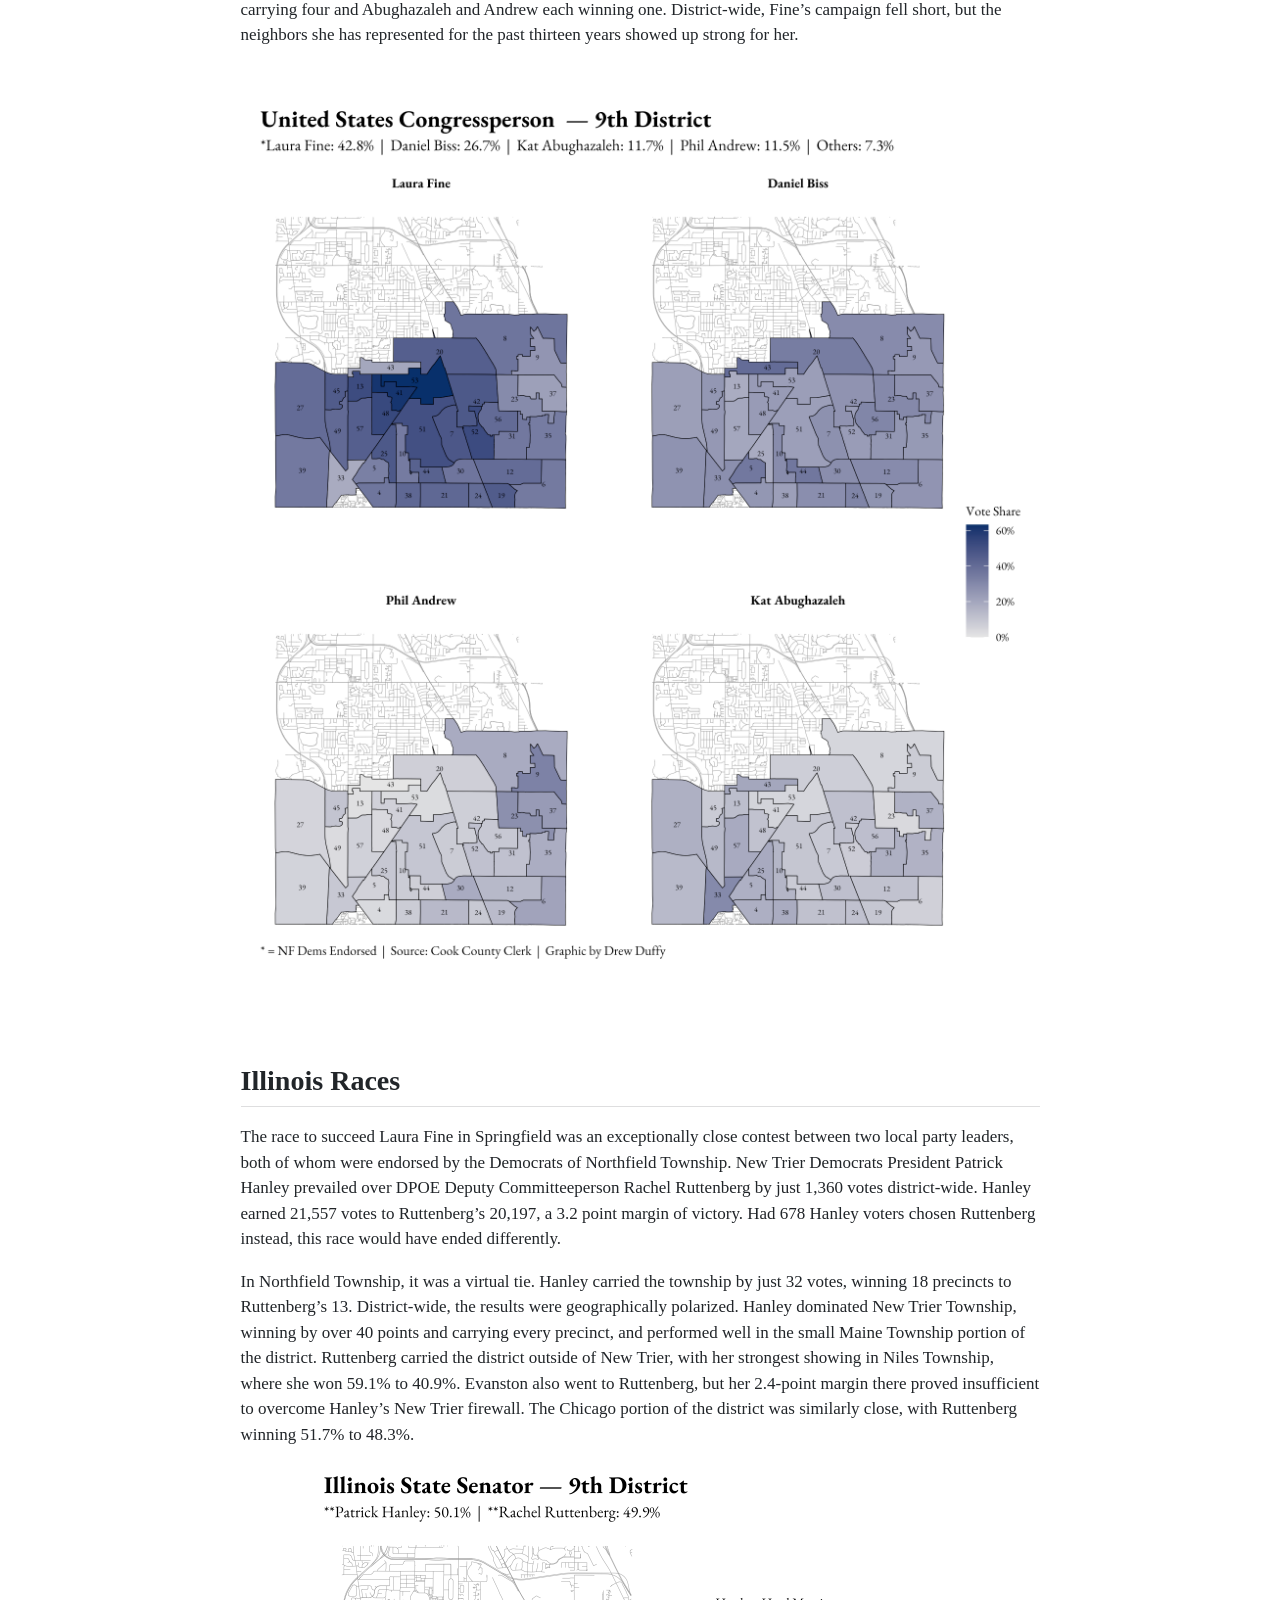
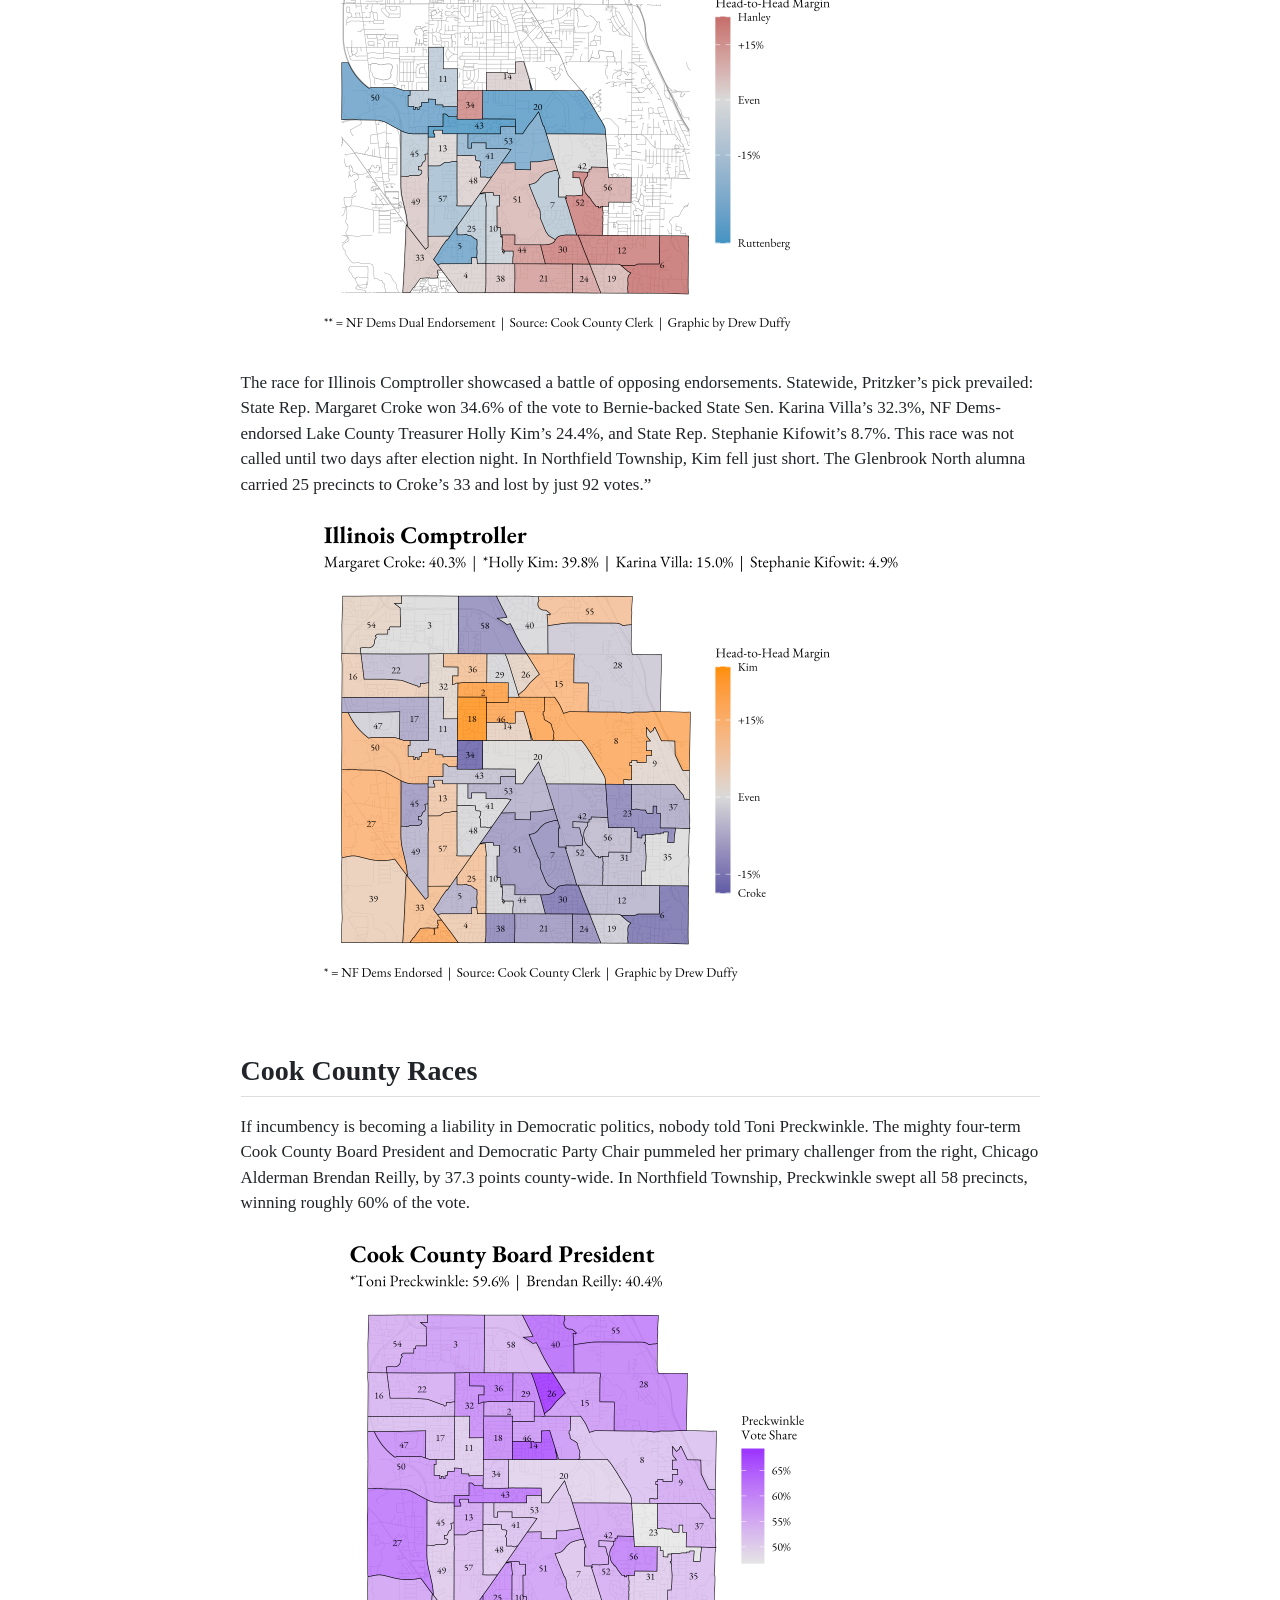
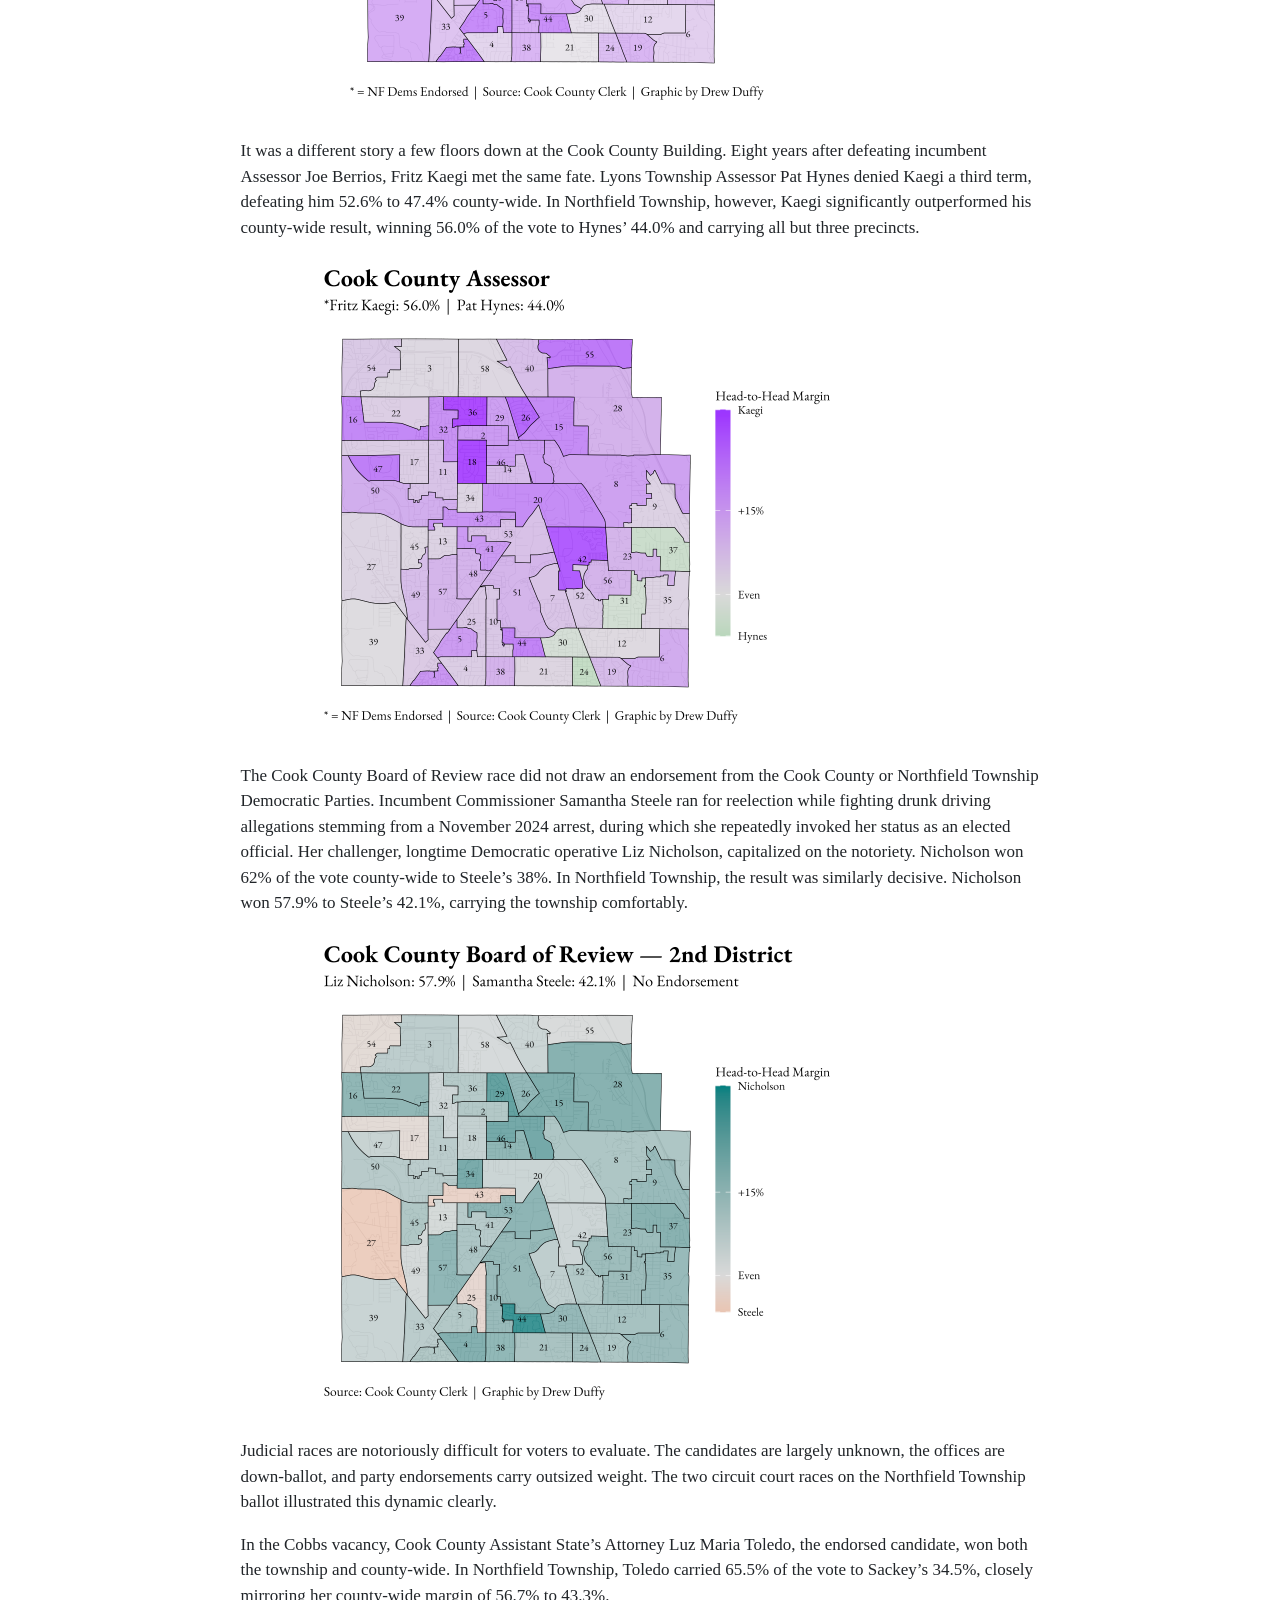
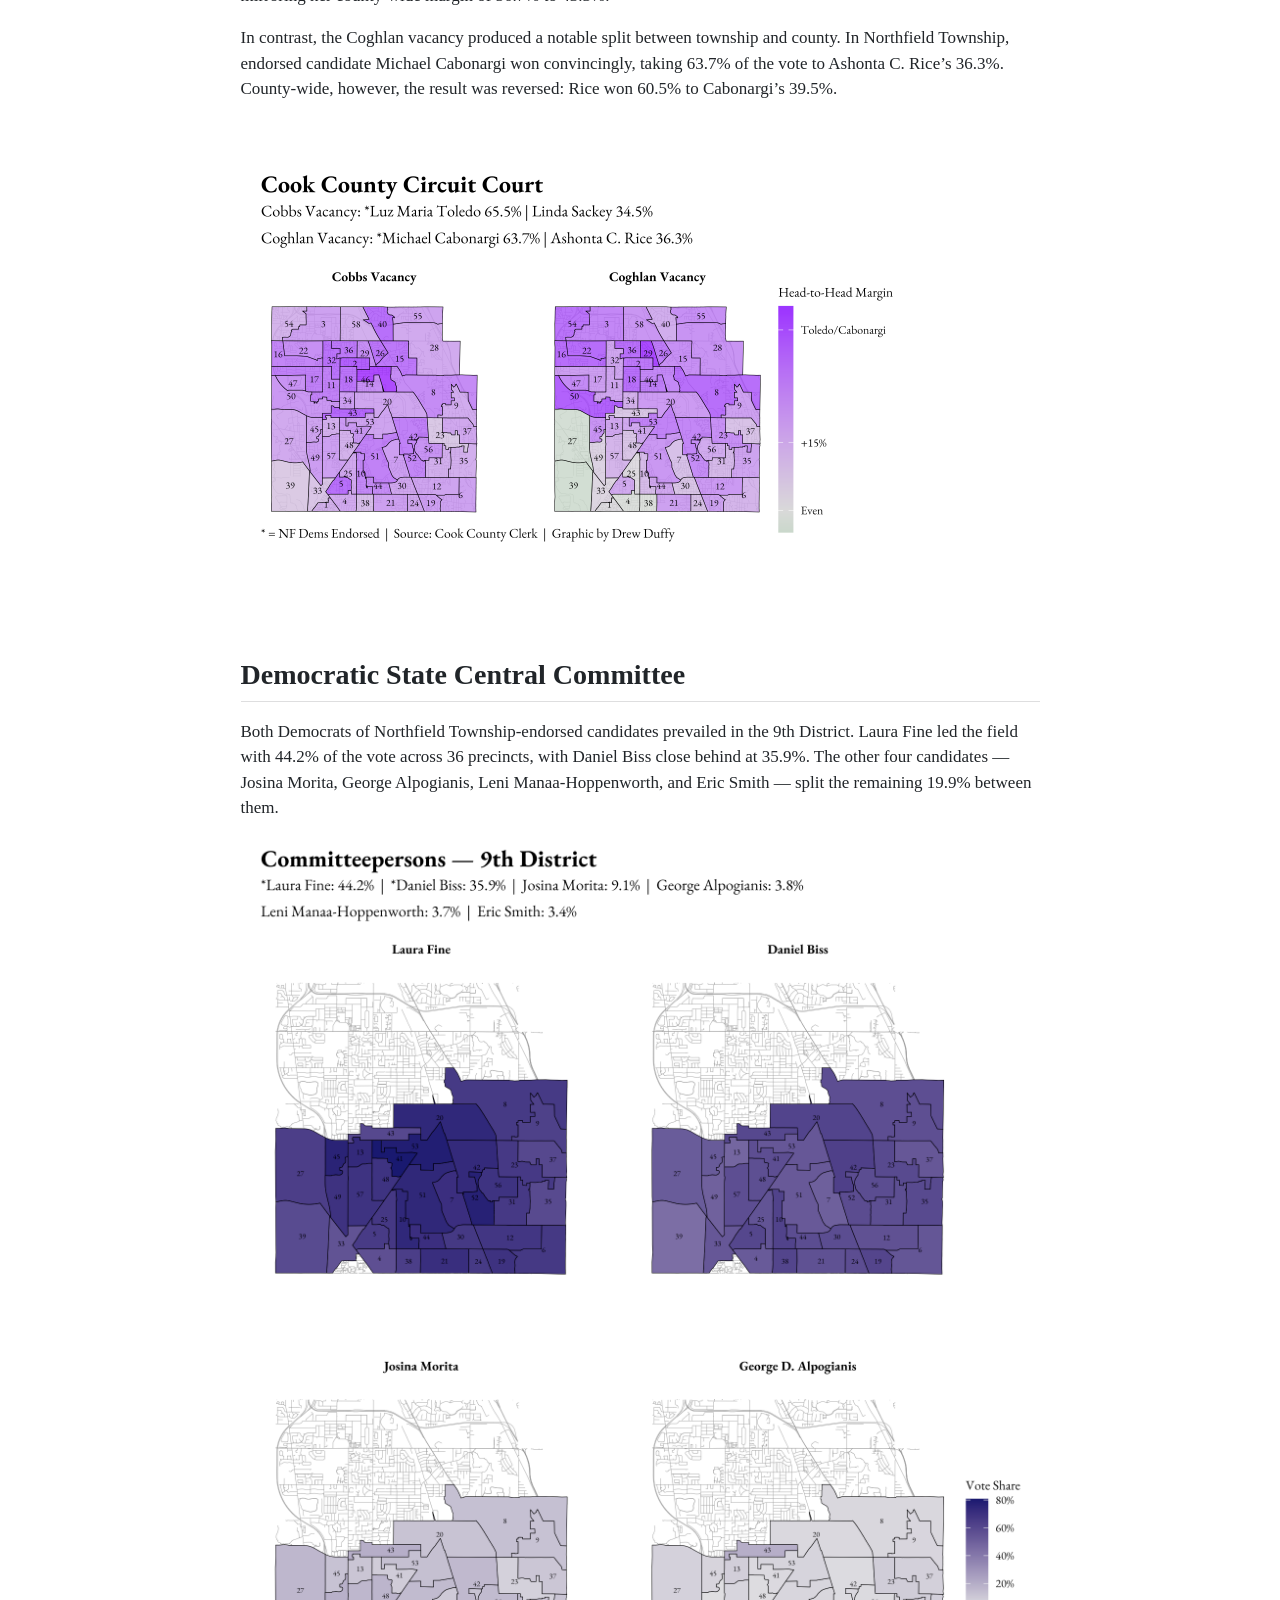
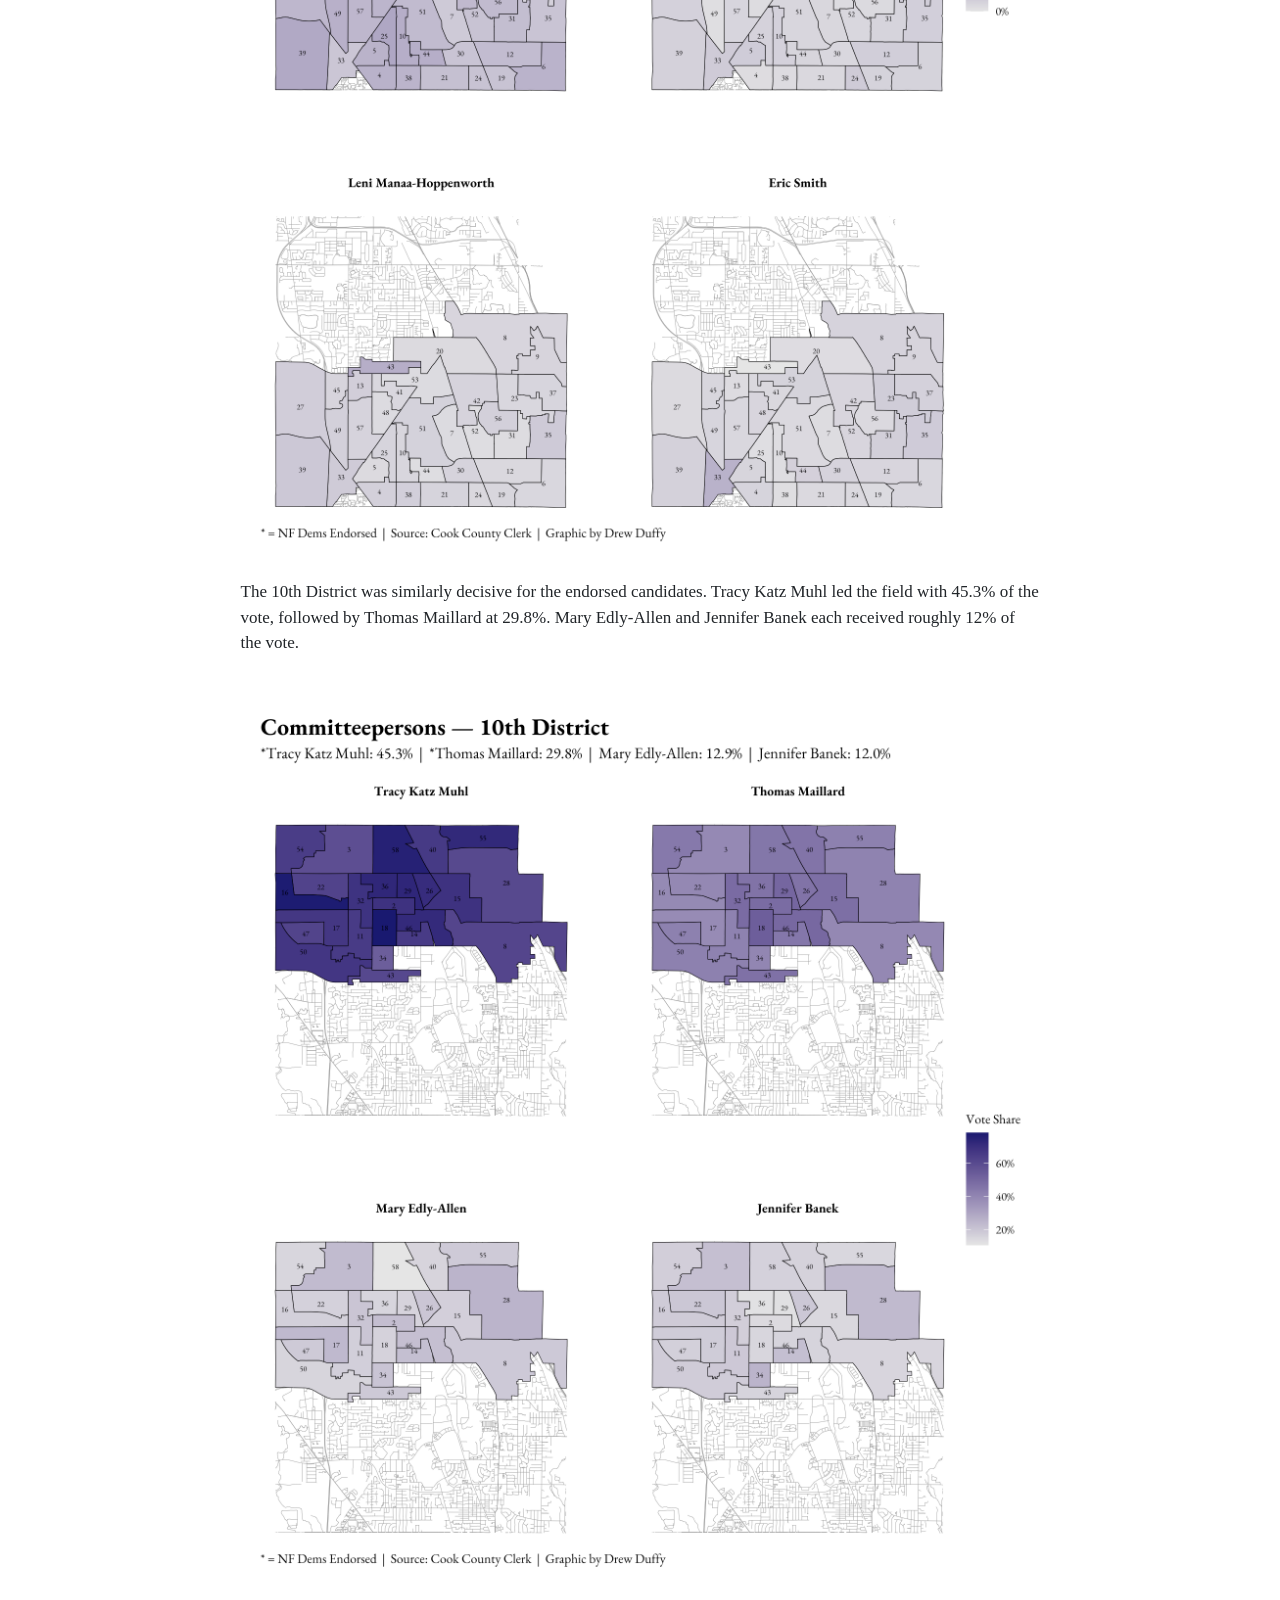
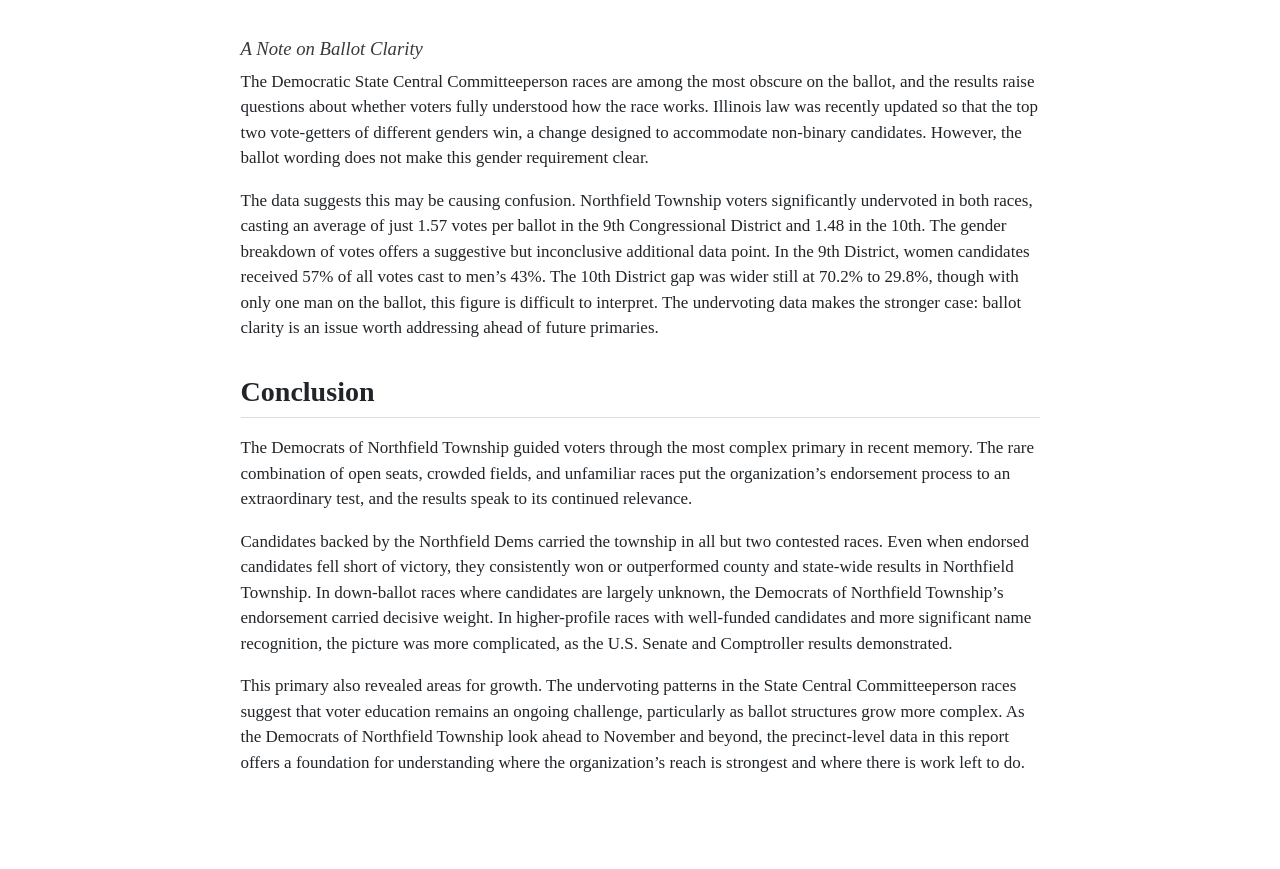
==== commit e57ed948: "Eliminated reader note at top of document" ====
--- a/index.html
+++ b/index.html
@@ -53,7 +53,7 @@
 </div>
 <section id="northfield-township-post-primary-review" class="level1">
 <h1>Northfield Township Post-Primary Review</h1>
-<div style="font-size: 1.2em;">
+<div style="font-size: 1em;">
 <p>By <strong>Drew Duffy</strong><br>
 March 23, 2026</p>
 </div>
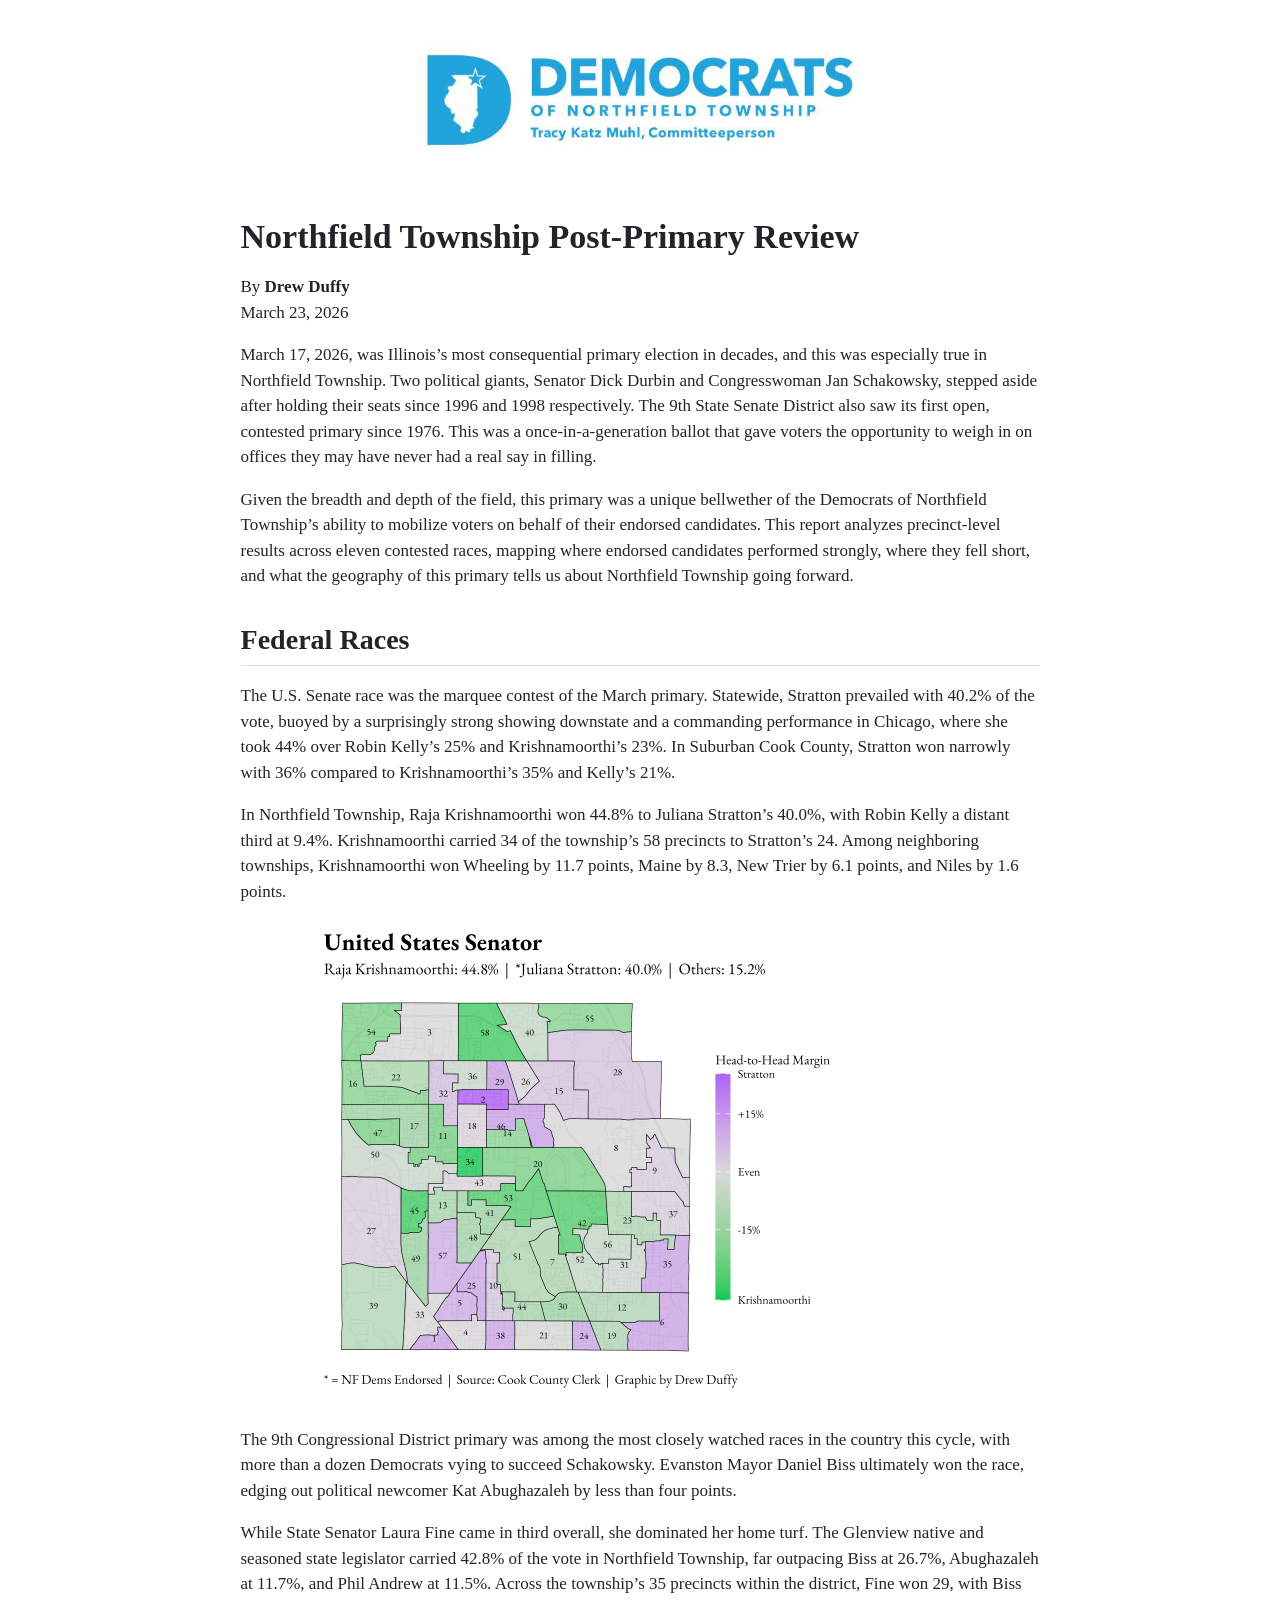
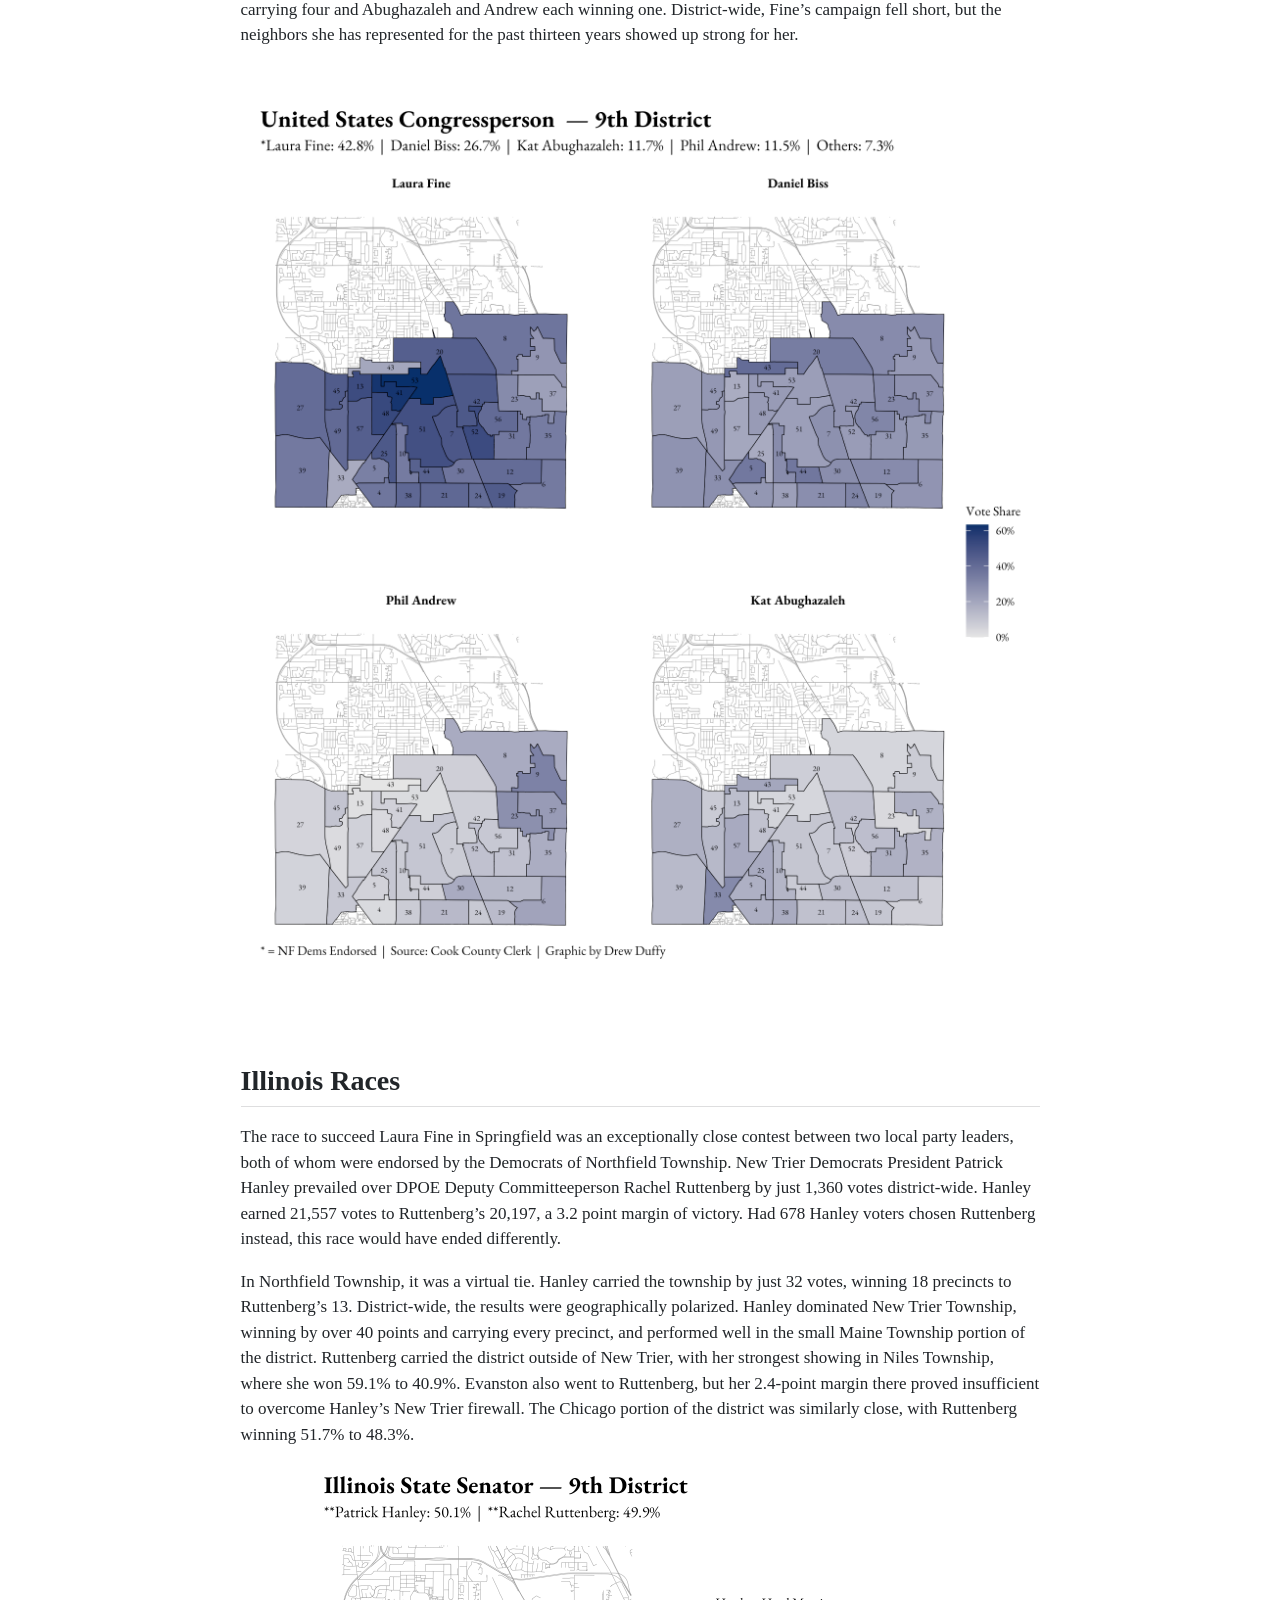
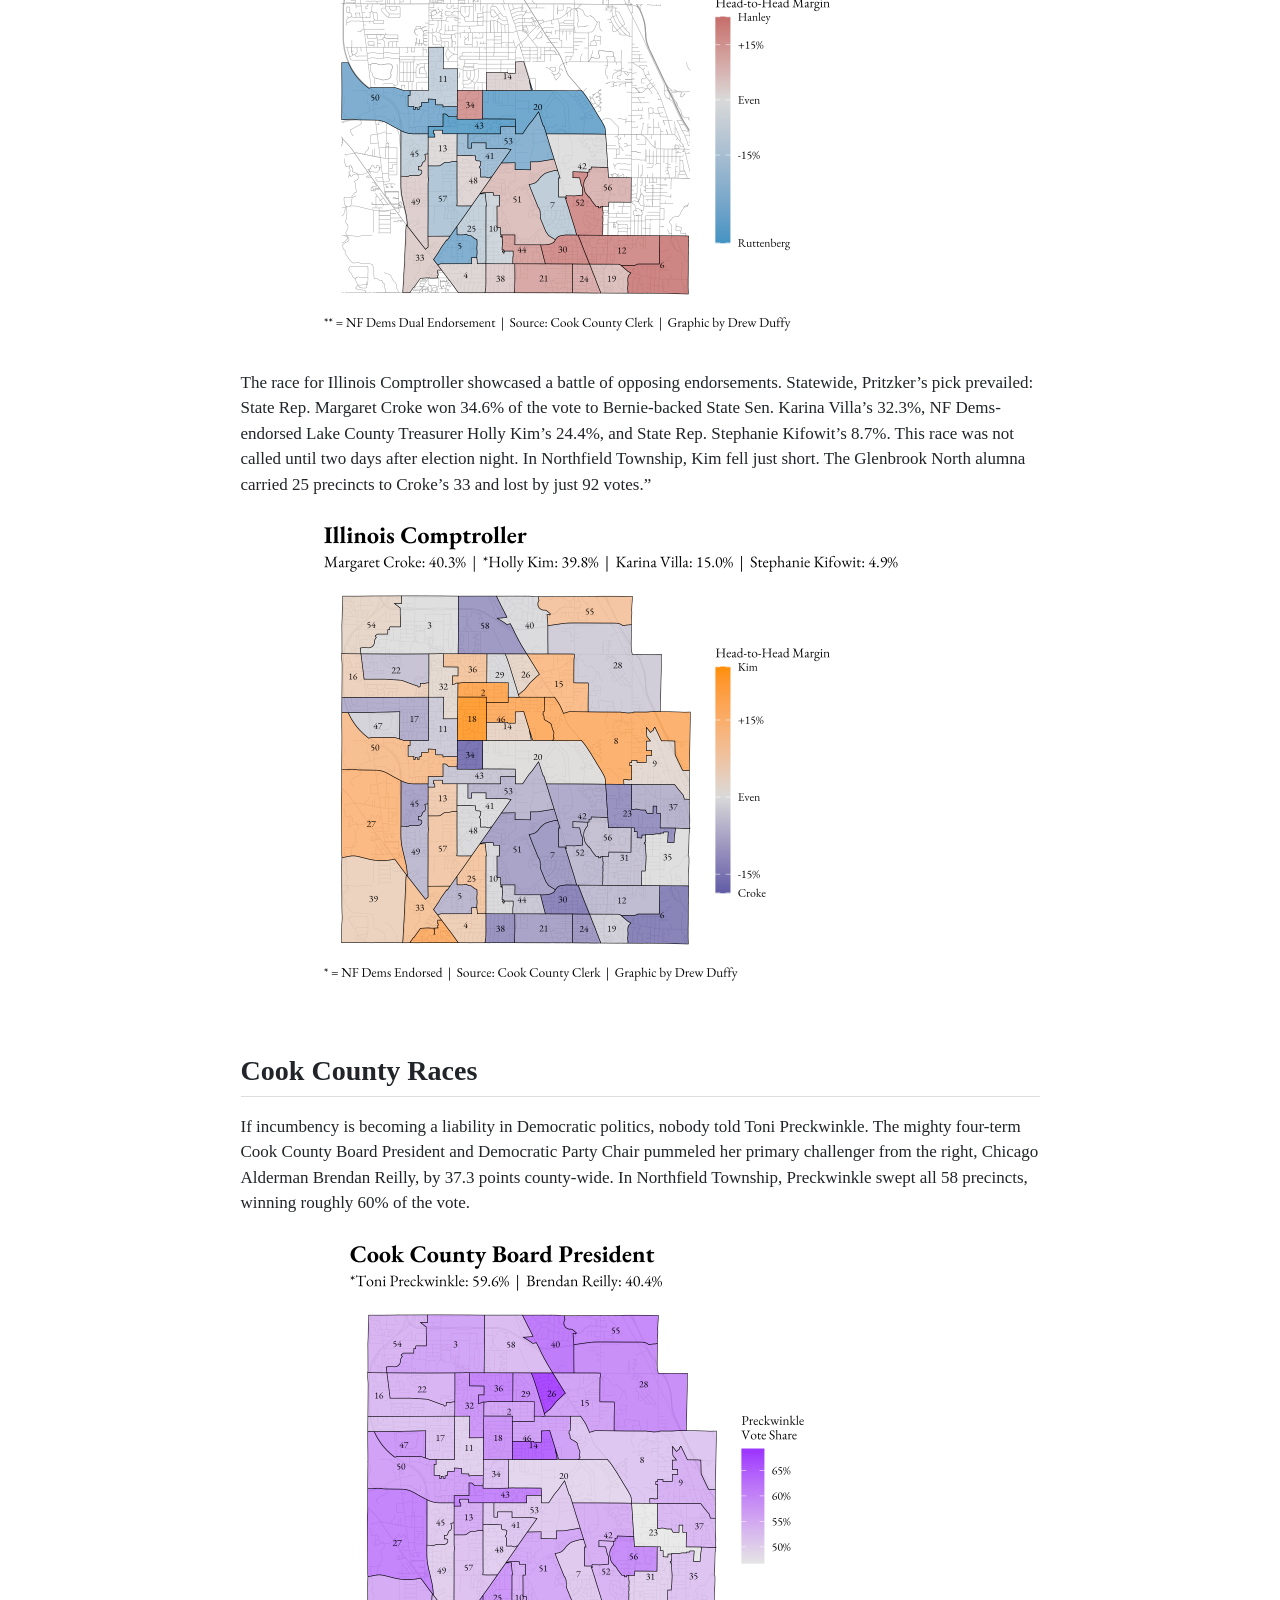
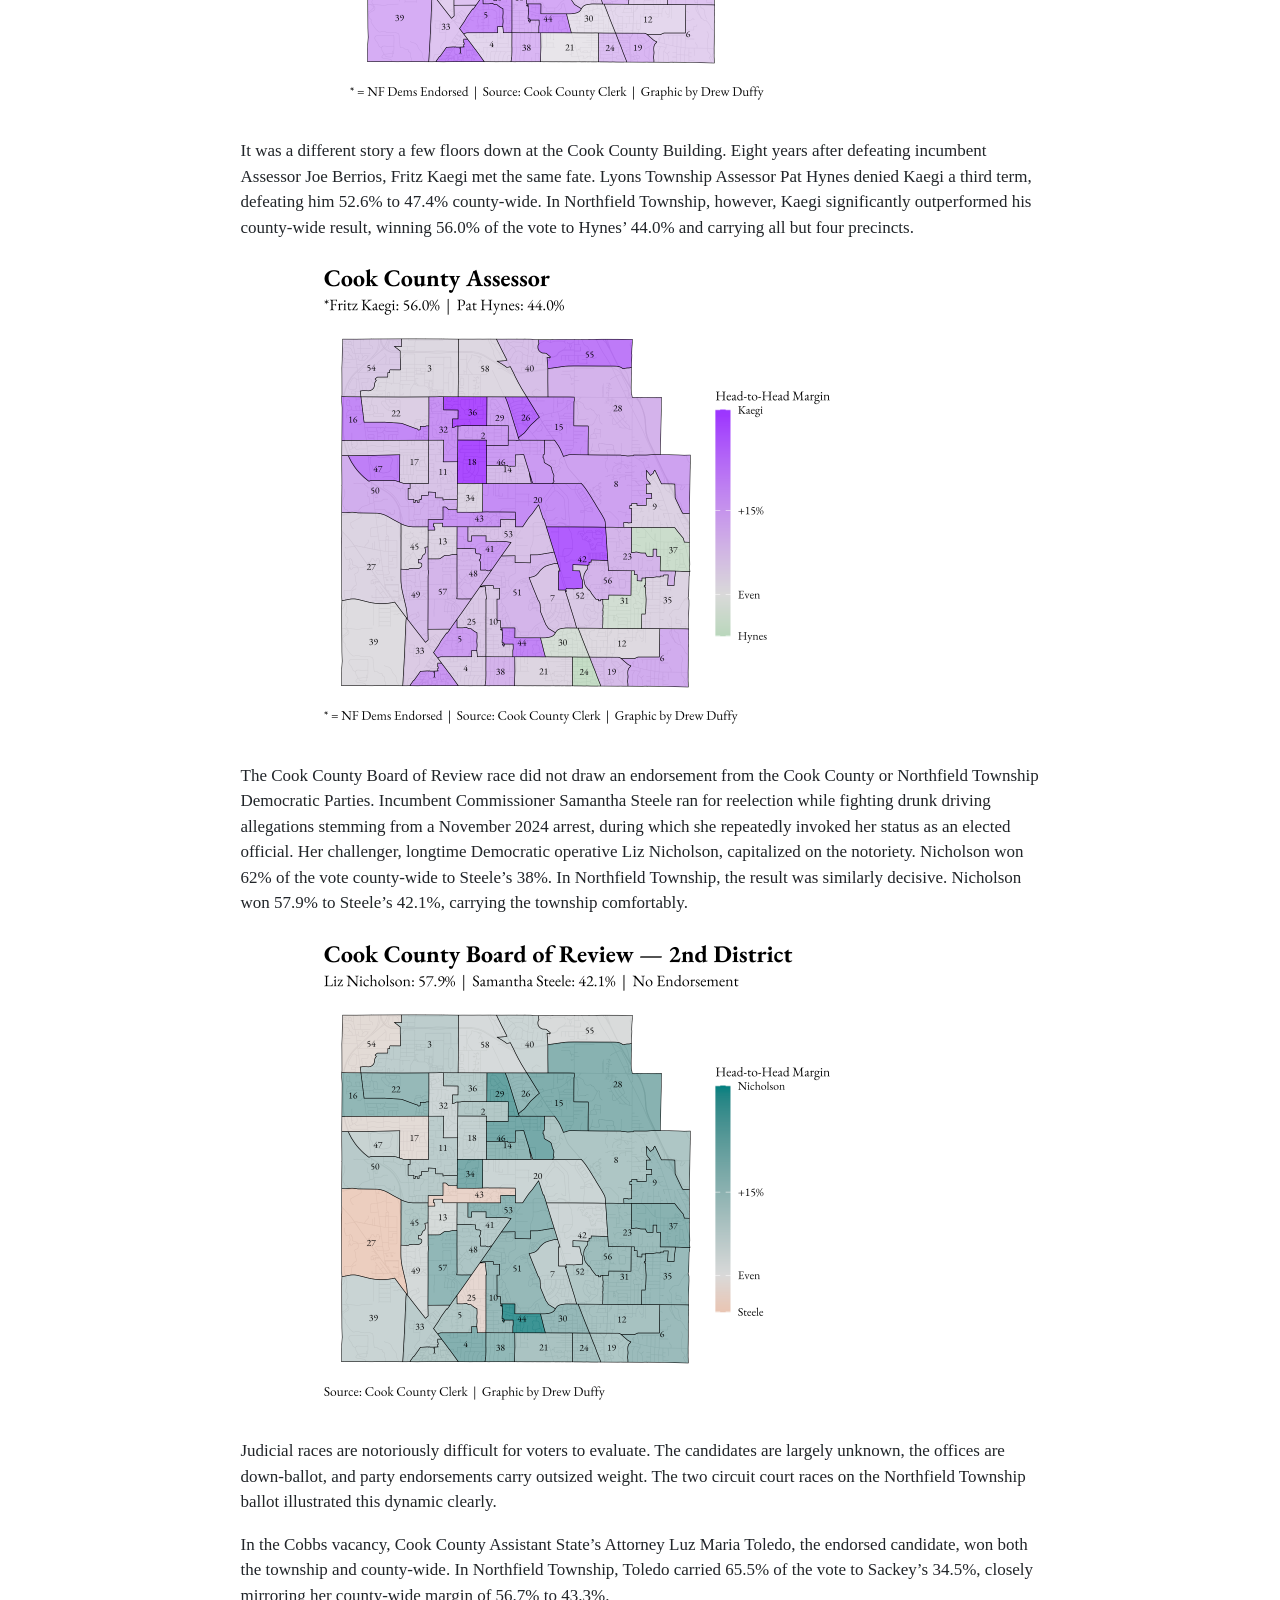
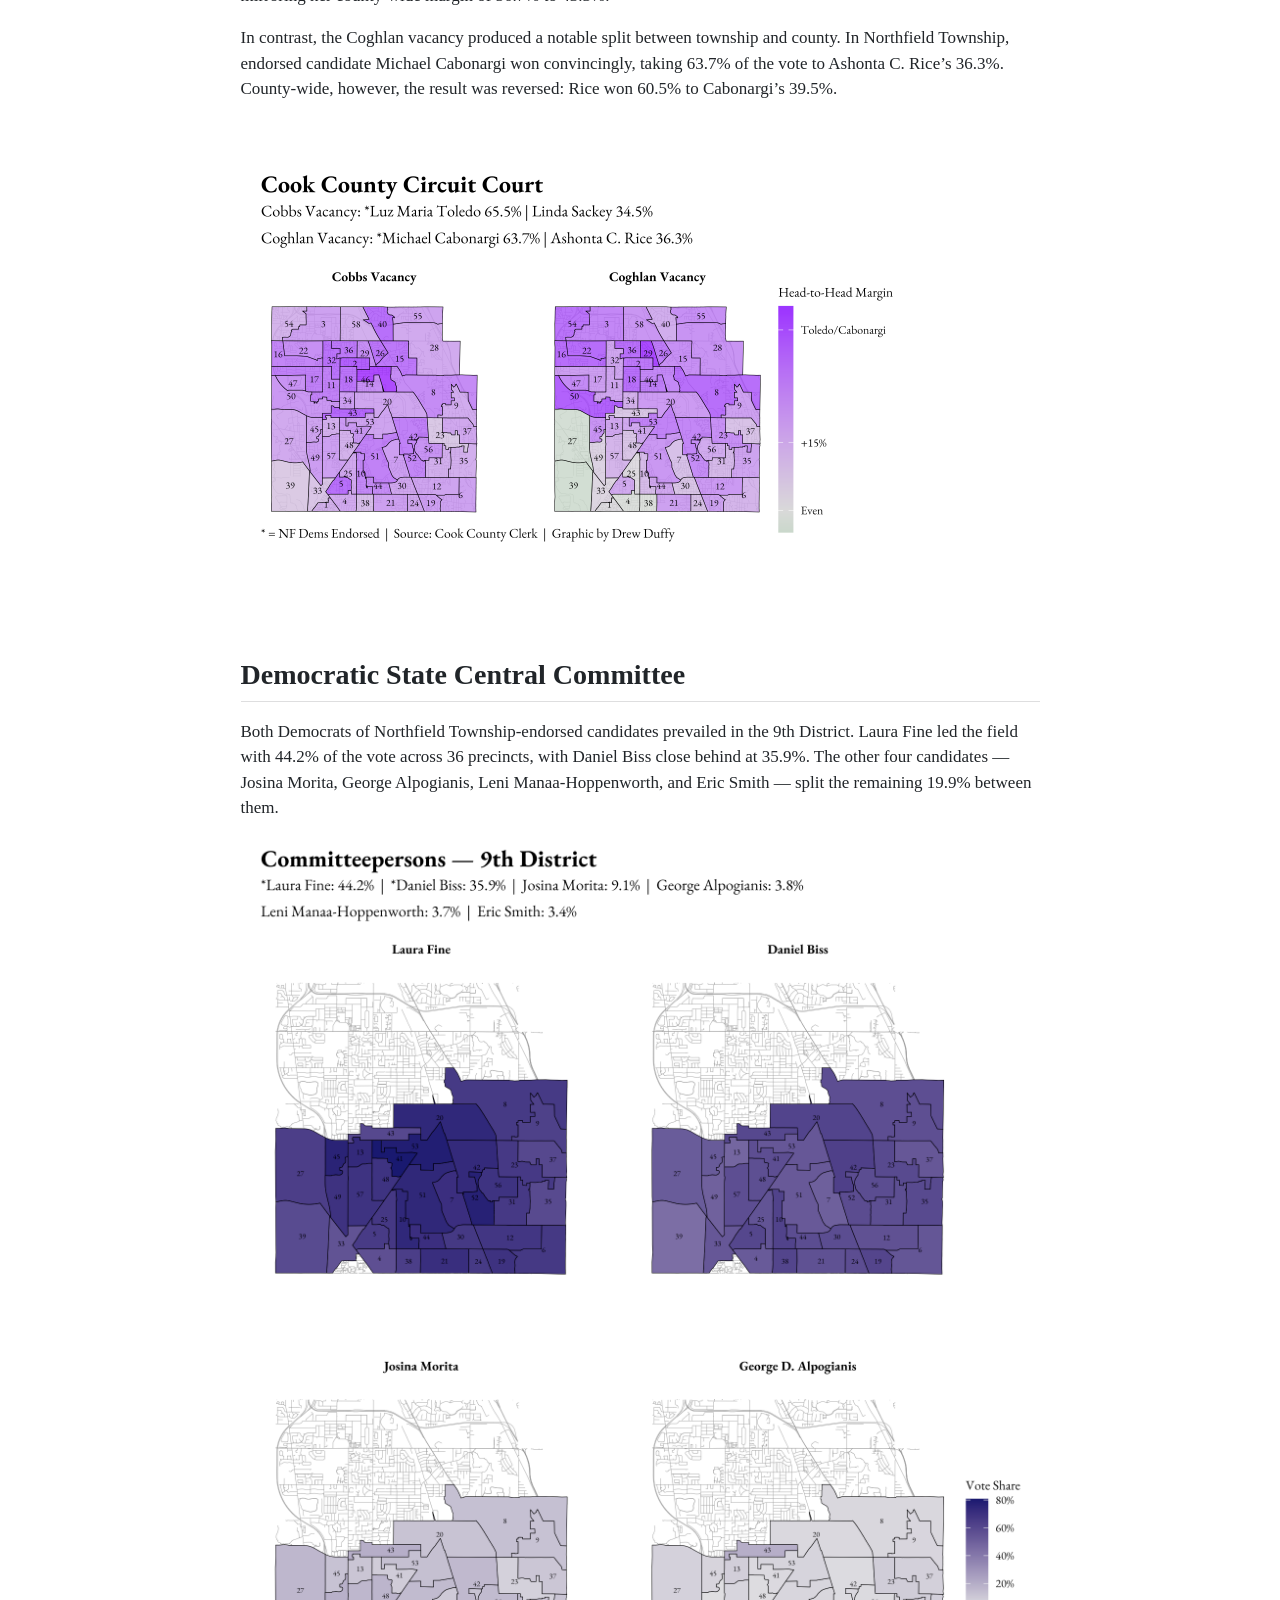
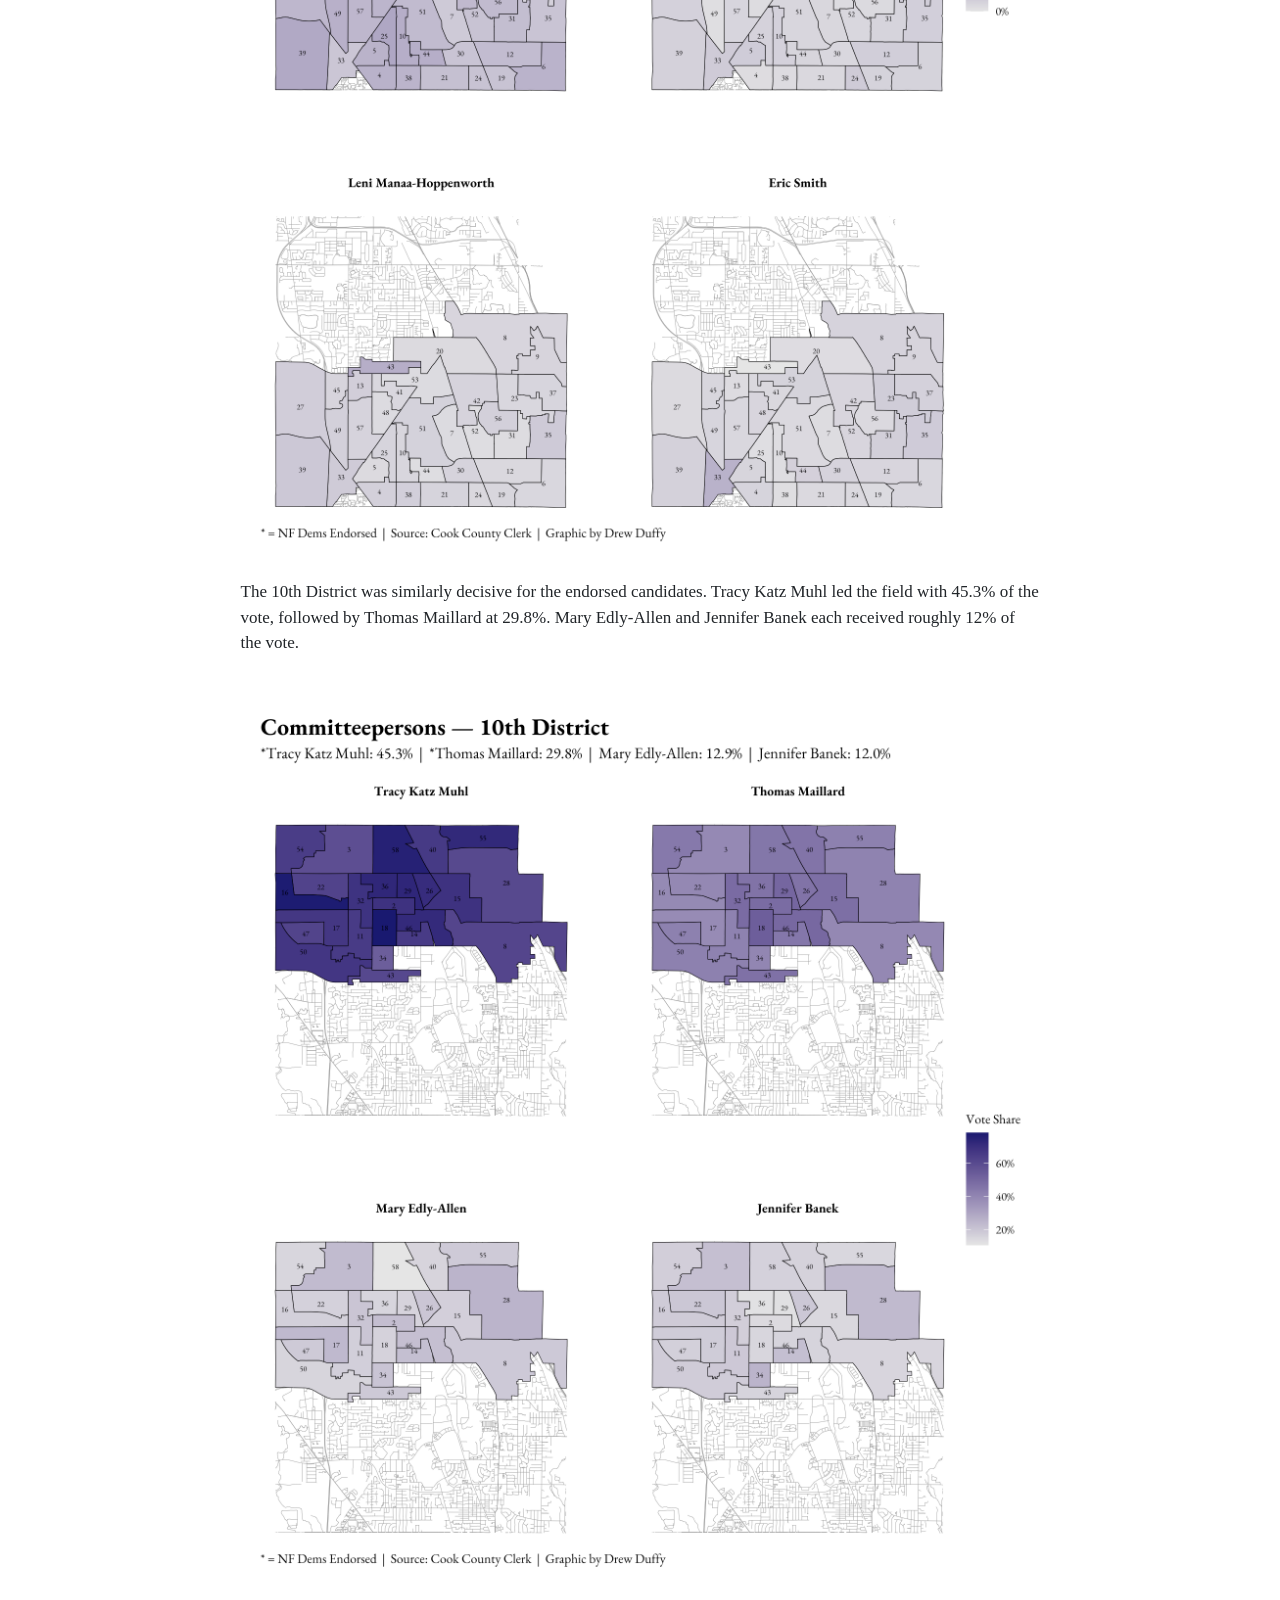
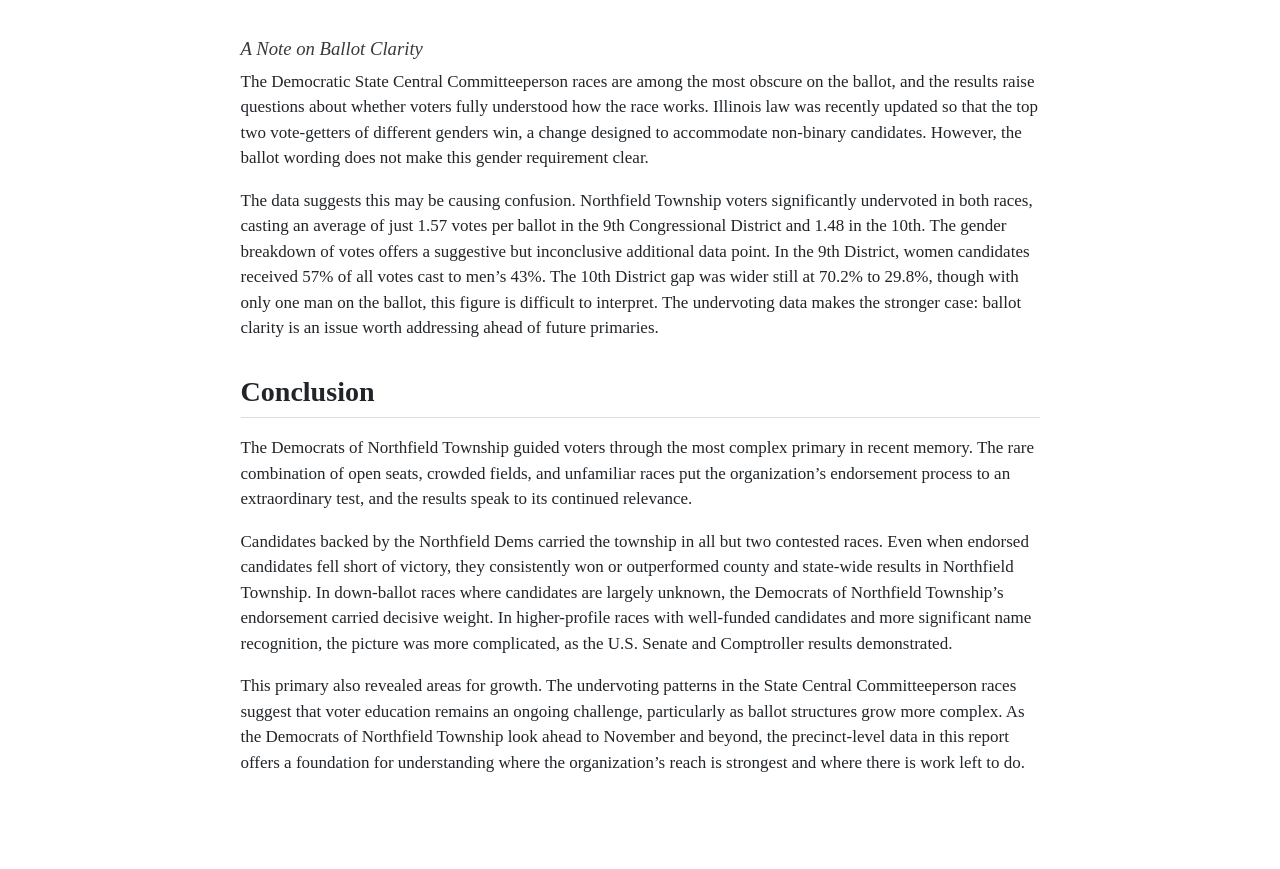
==== commit 486eee0f: "Corrected typo" ====
--- a/index.html
+++ b/index.html
@@ -120,7 +120,7 @@
 </div>
 </div>
 </div>
-<p>It was a different story a few floors down at the Cook County Building. Eight years after defeating incumbent Assessor Joe Berrios, Fritz Kaegi met the same fate. Lyons Township Assessor Pat Hynes denied Kaegi a third term, defeating him 52.6% to 47.4% county-wide. In Northfield Township, however, Kaegi significantly outperformed his county-wide result, winning 56.0% of the vote to Hynes’ 44.0% and carrying all but three precincts.</p>
+<p>It was a different story a few floors down at the Cook County Building. Eight years after defeating incumbent Assessor Joe Berrios, Fritz Kaegi met the same fate. Lyons Township Assessor Pat Hynes denied Kaegi a third term, defeating him 52.6% to 47.4% county-wide. In Northfield Township, however, Kaegi significantly outperformed his county-wide result, winning 56.0% of the vote to Hynes’ 44.0% and carrying all but four precincts.</p>
 <div class="cell">
 <div class="cell-output-display">
 <div>
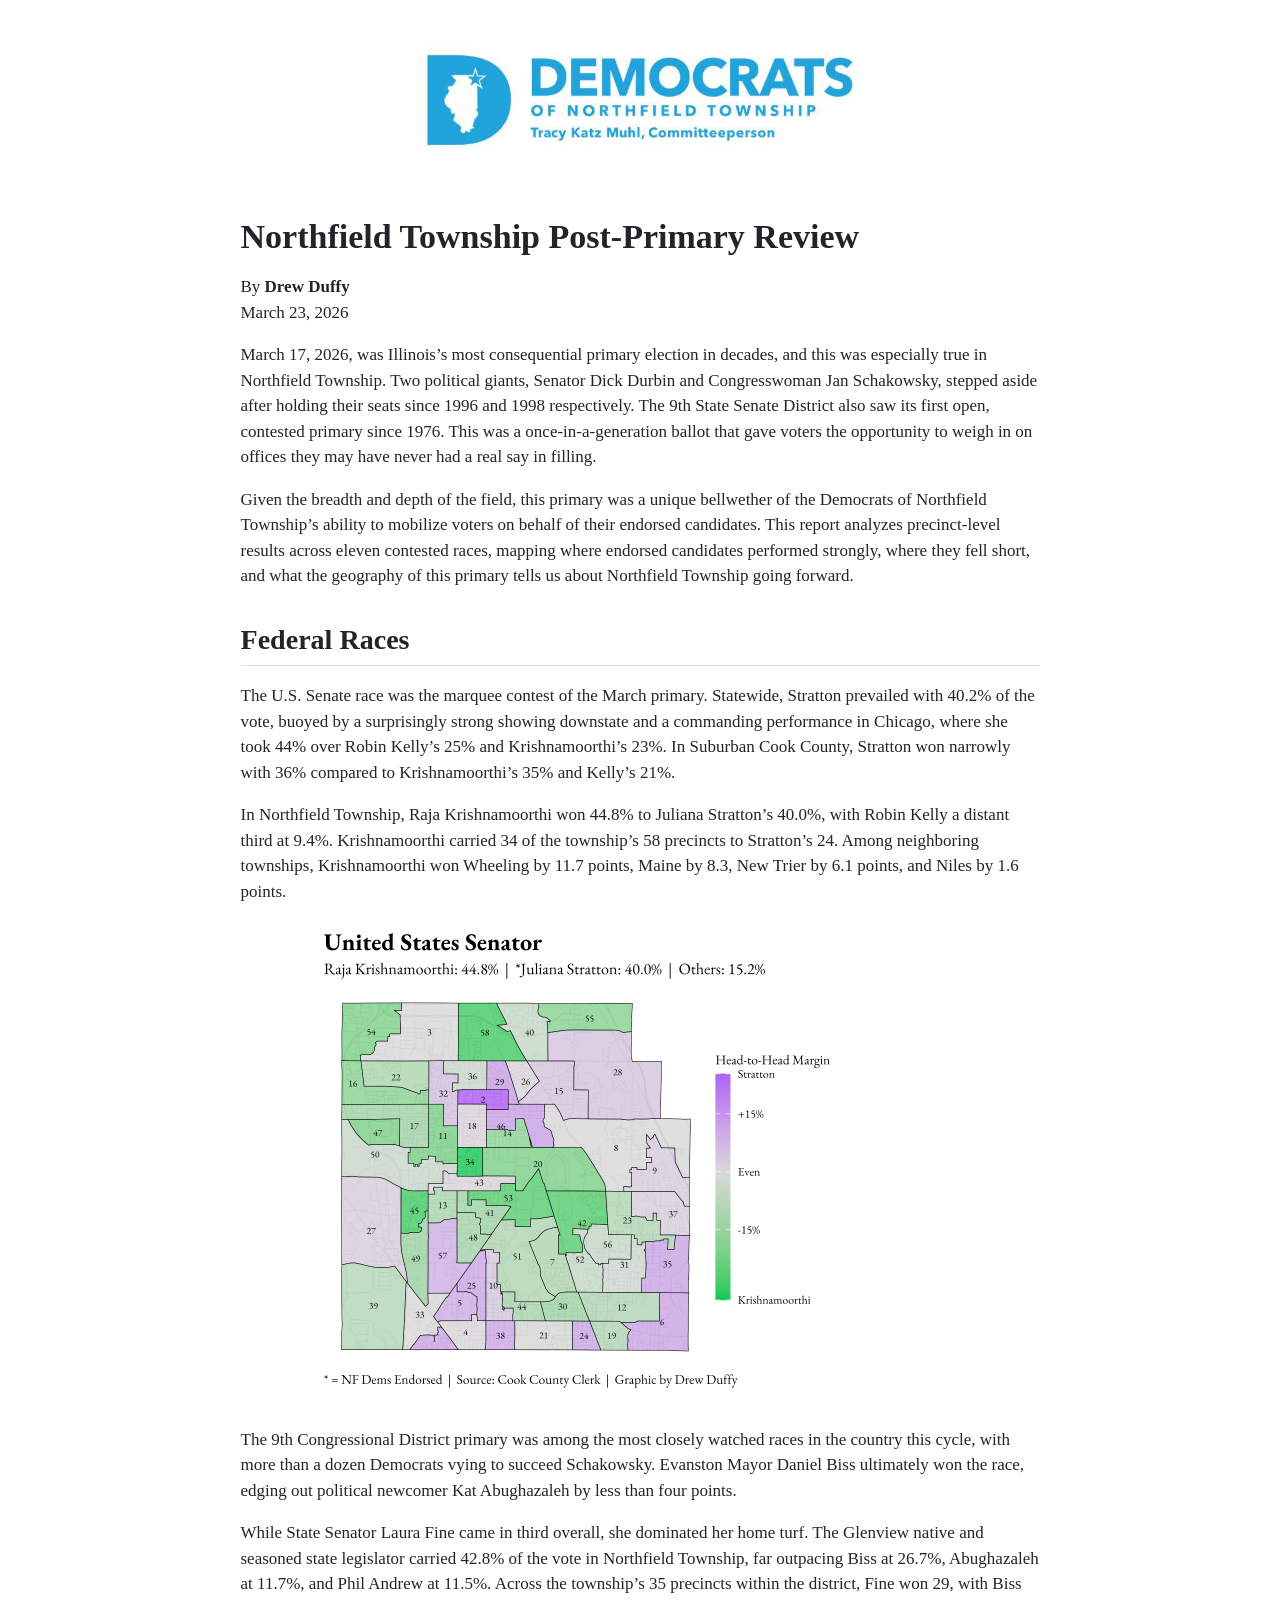
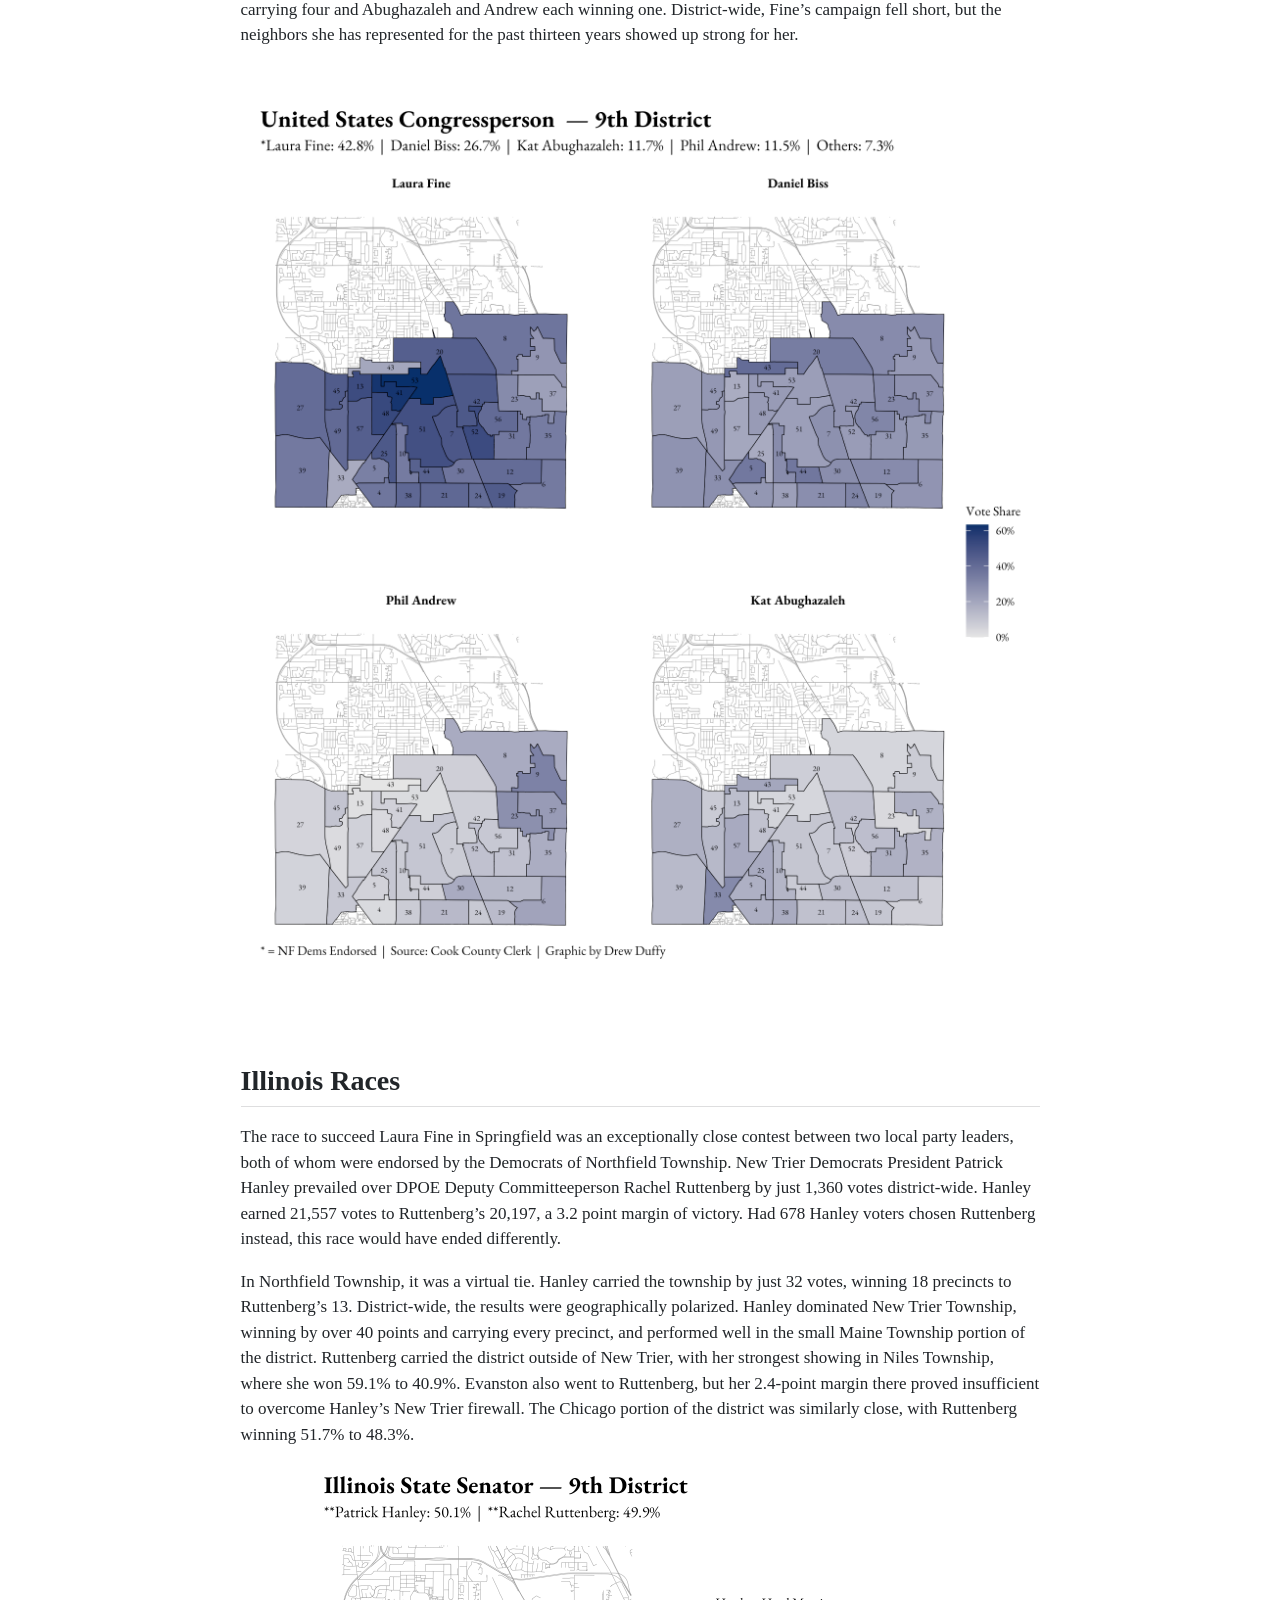
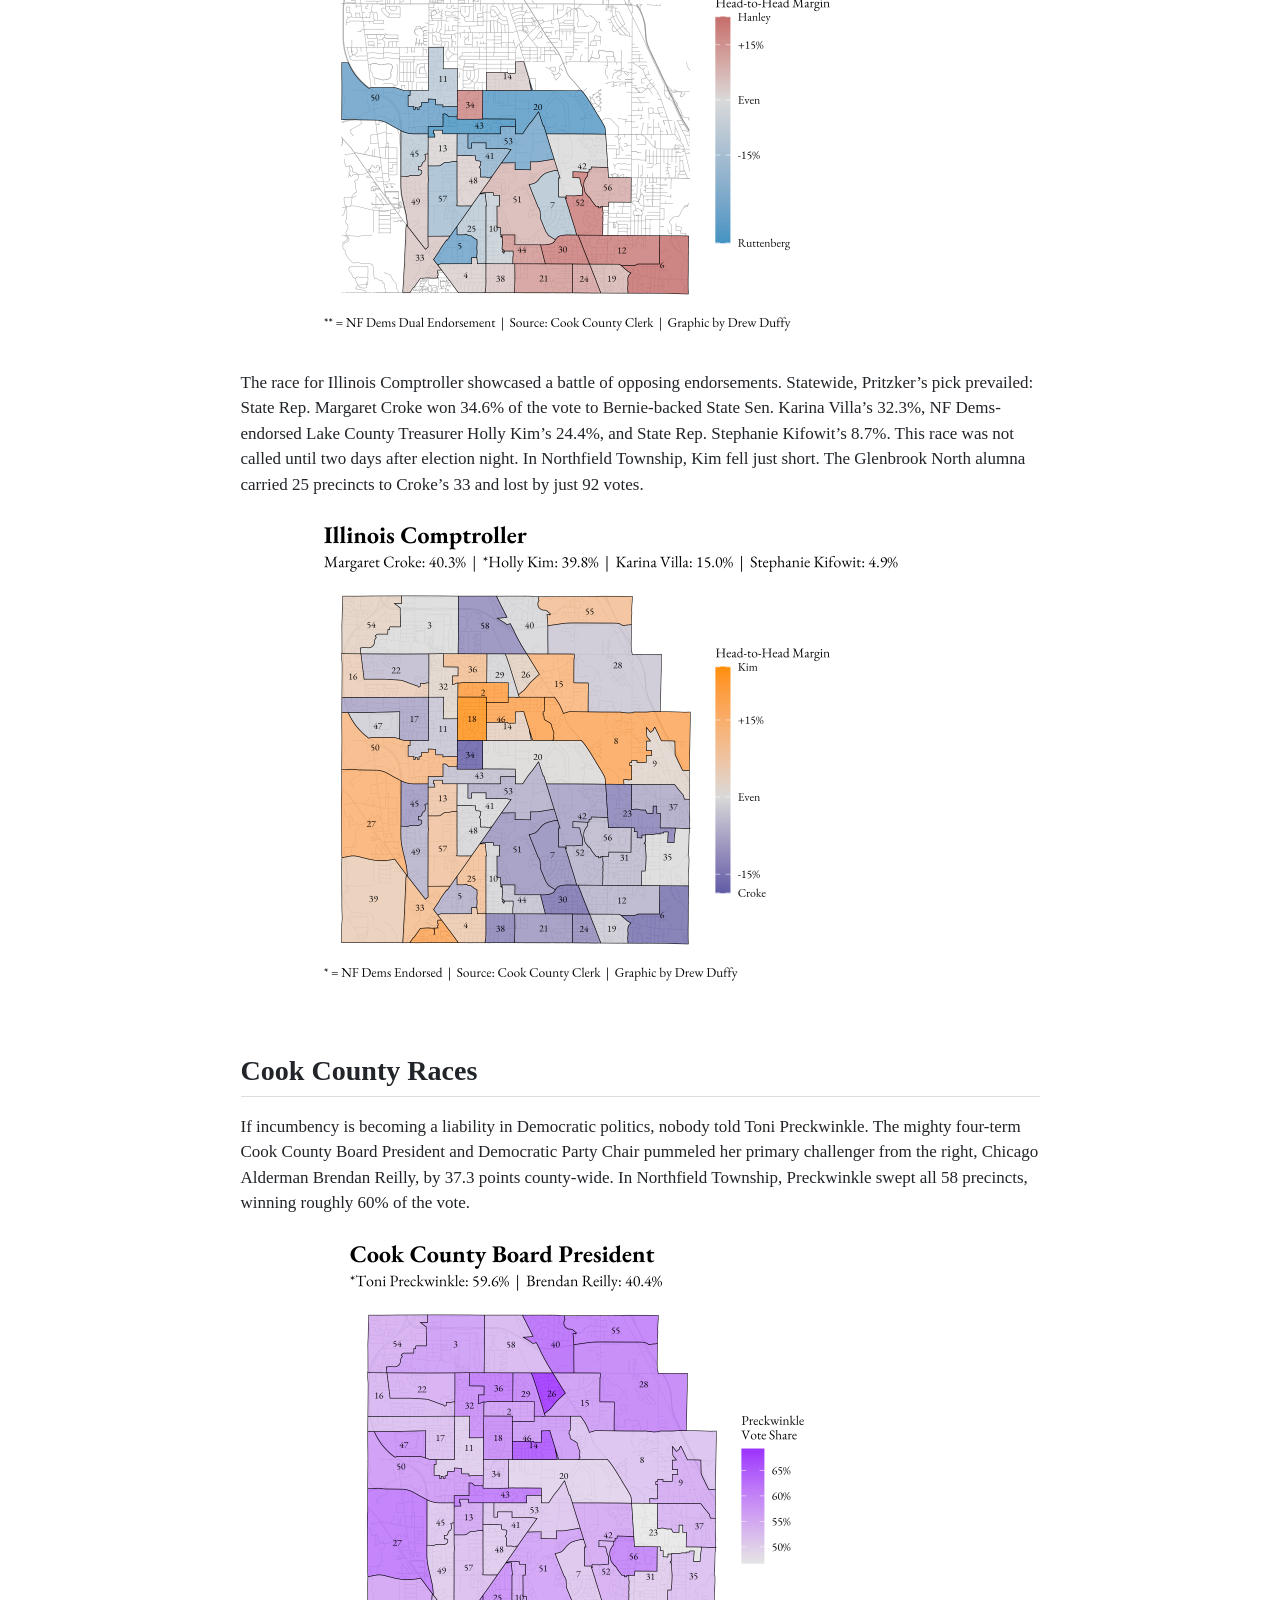
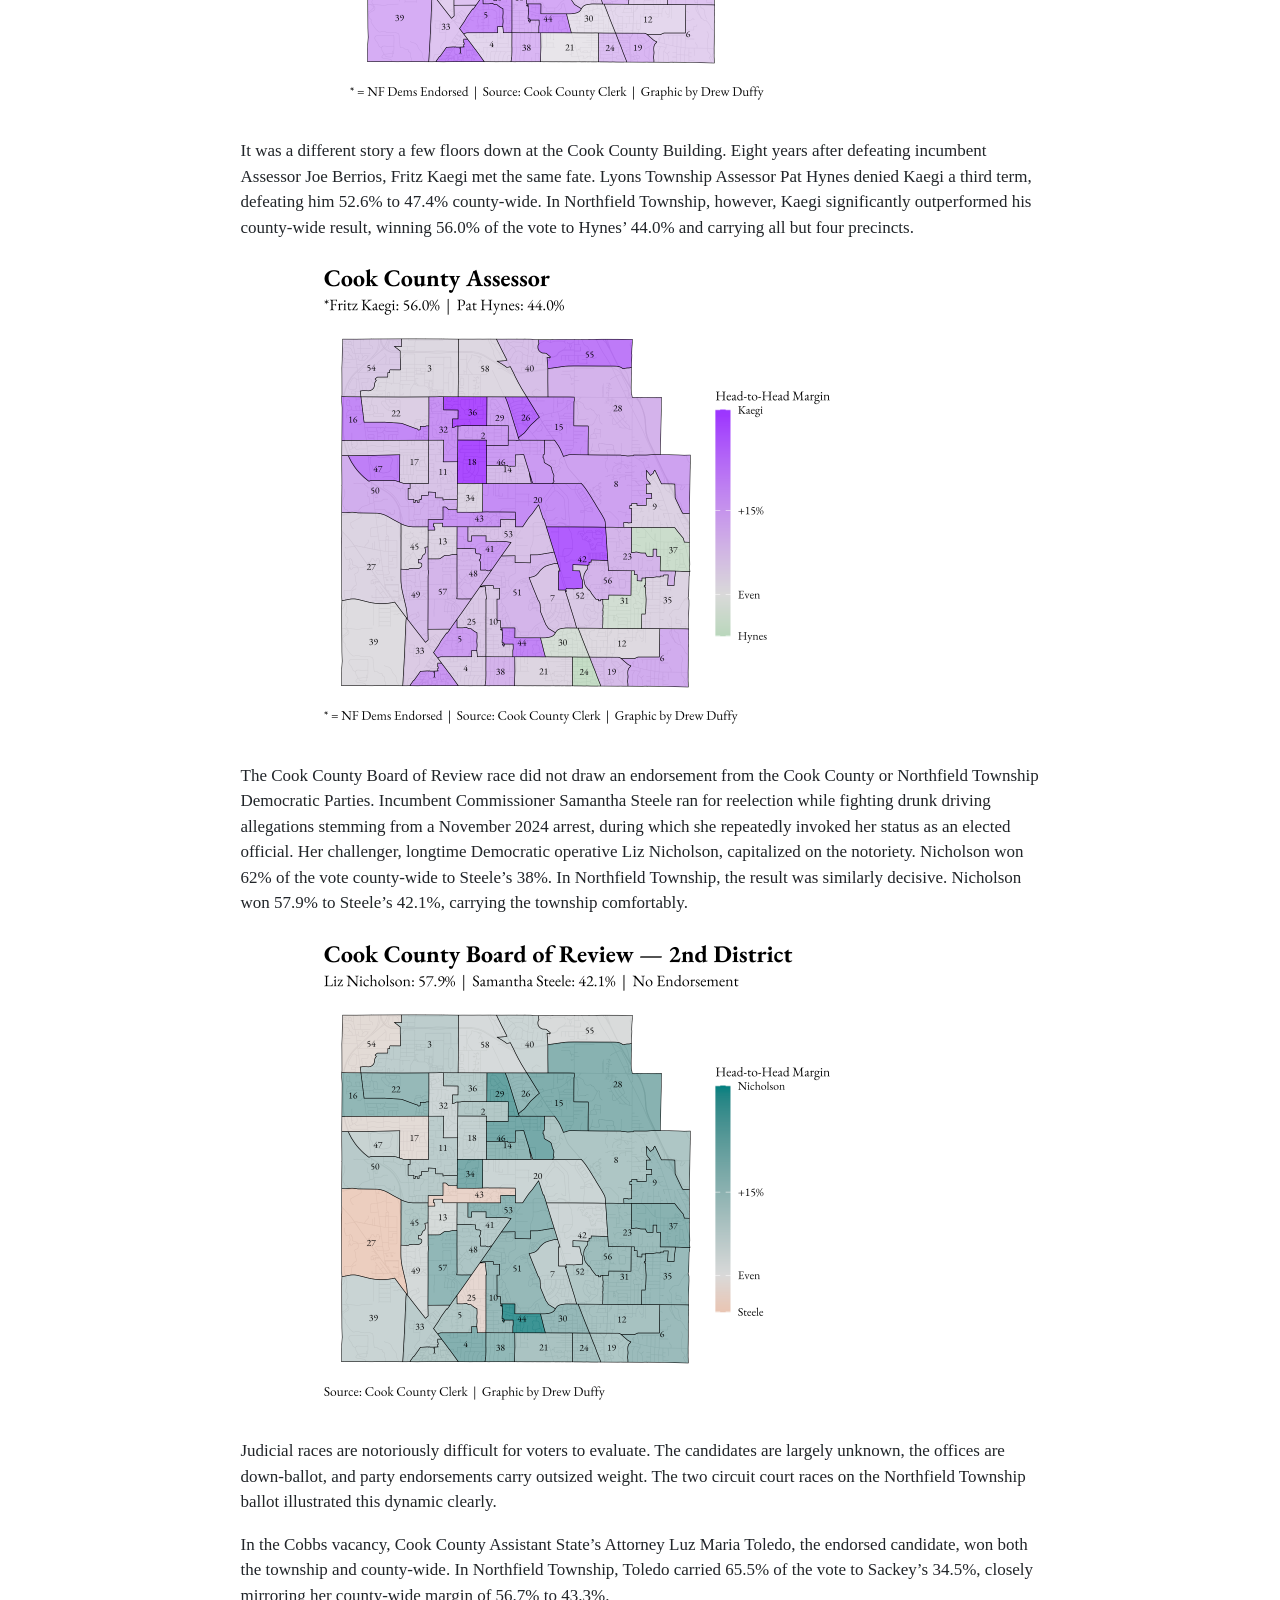
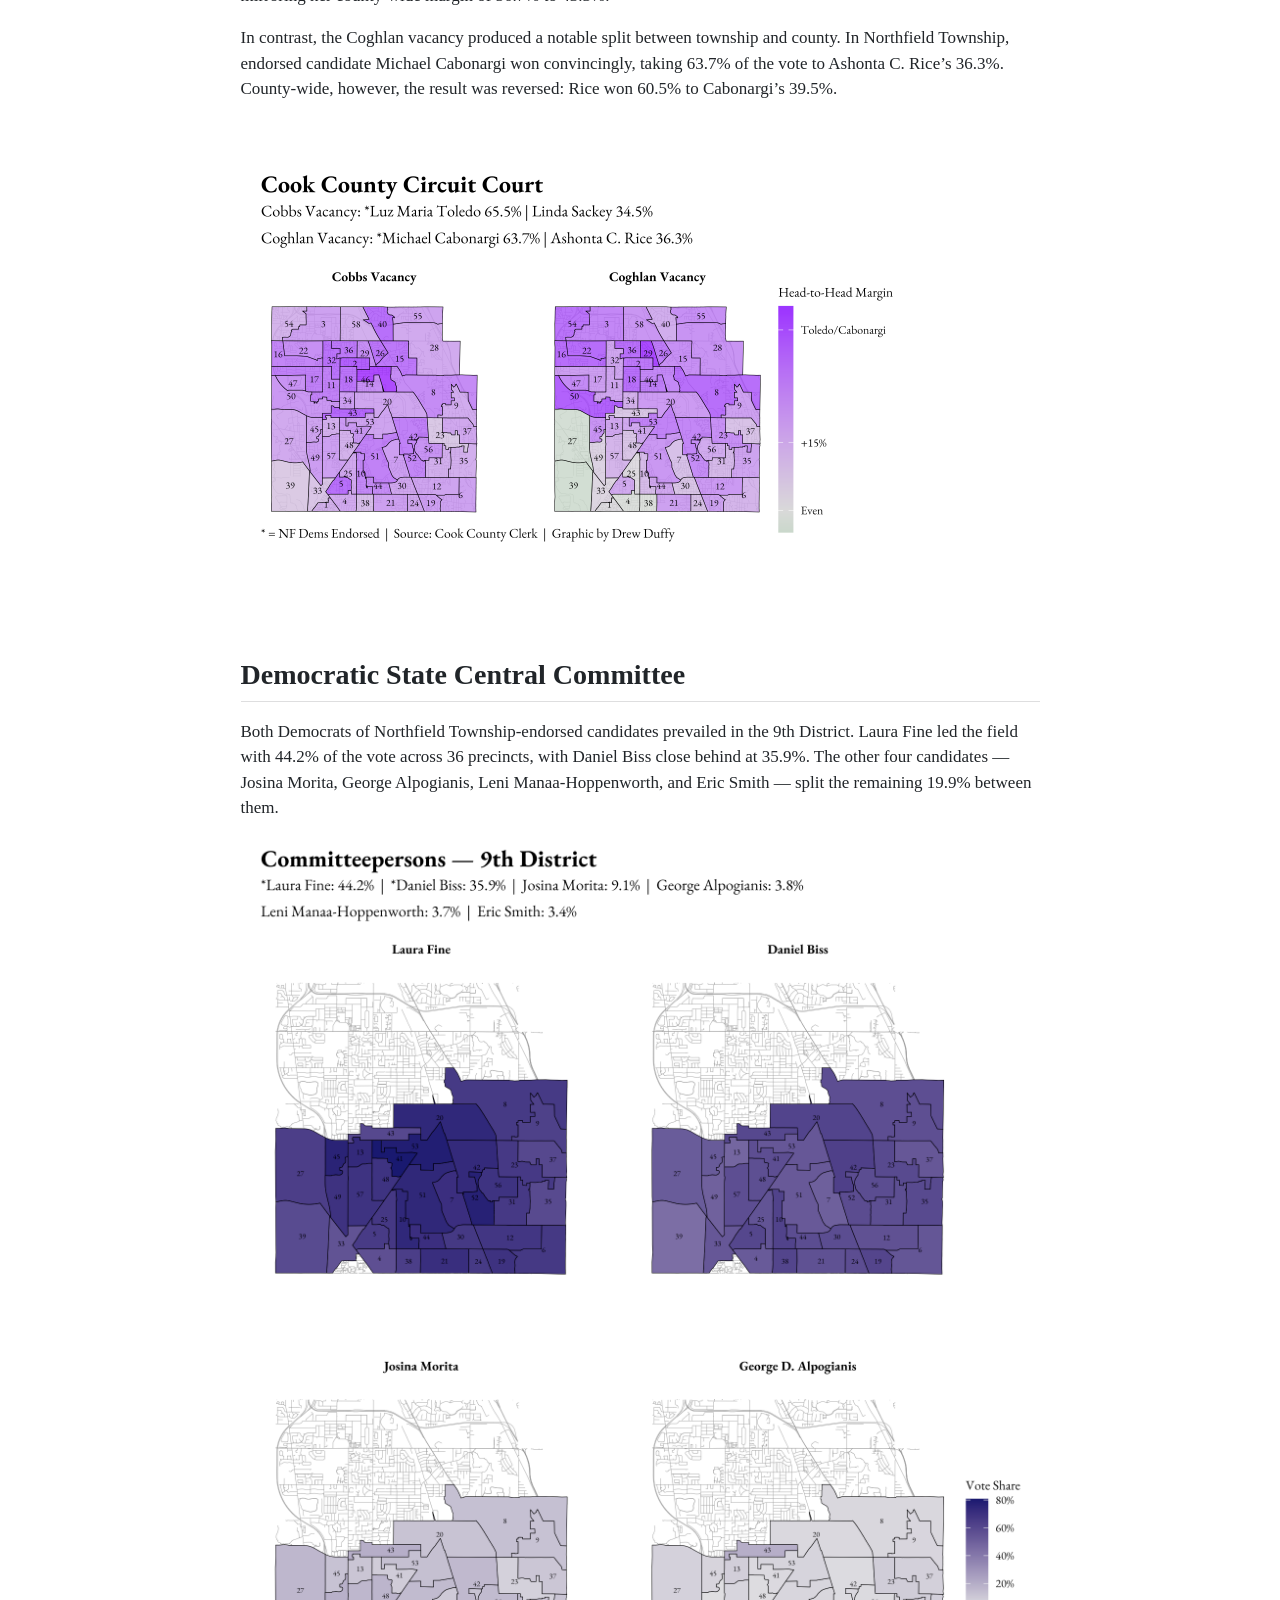
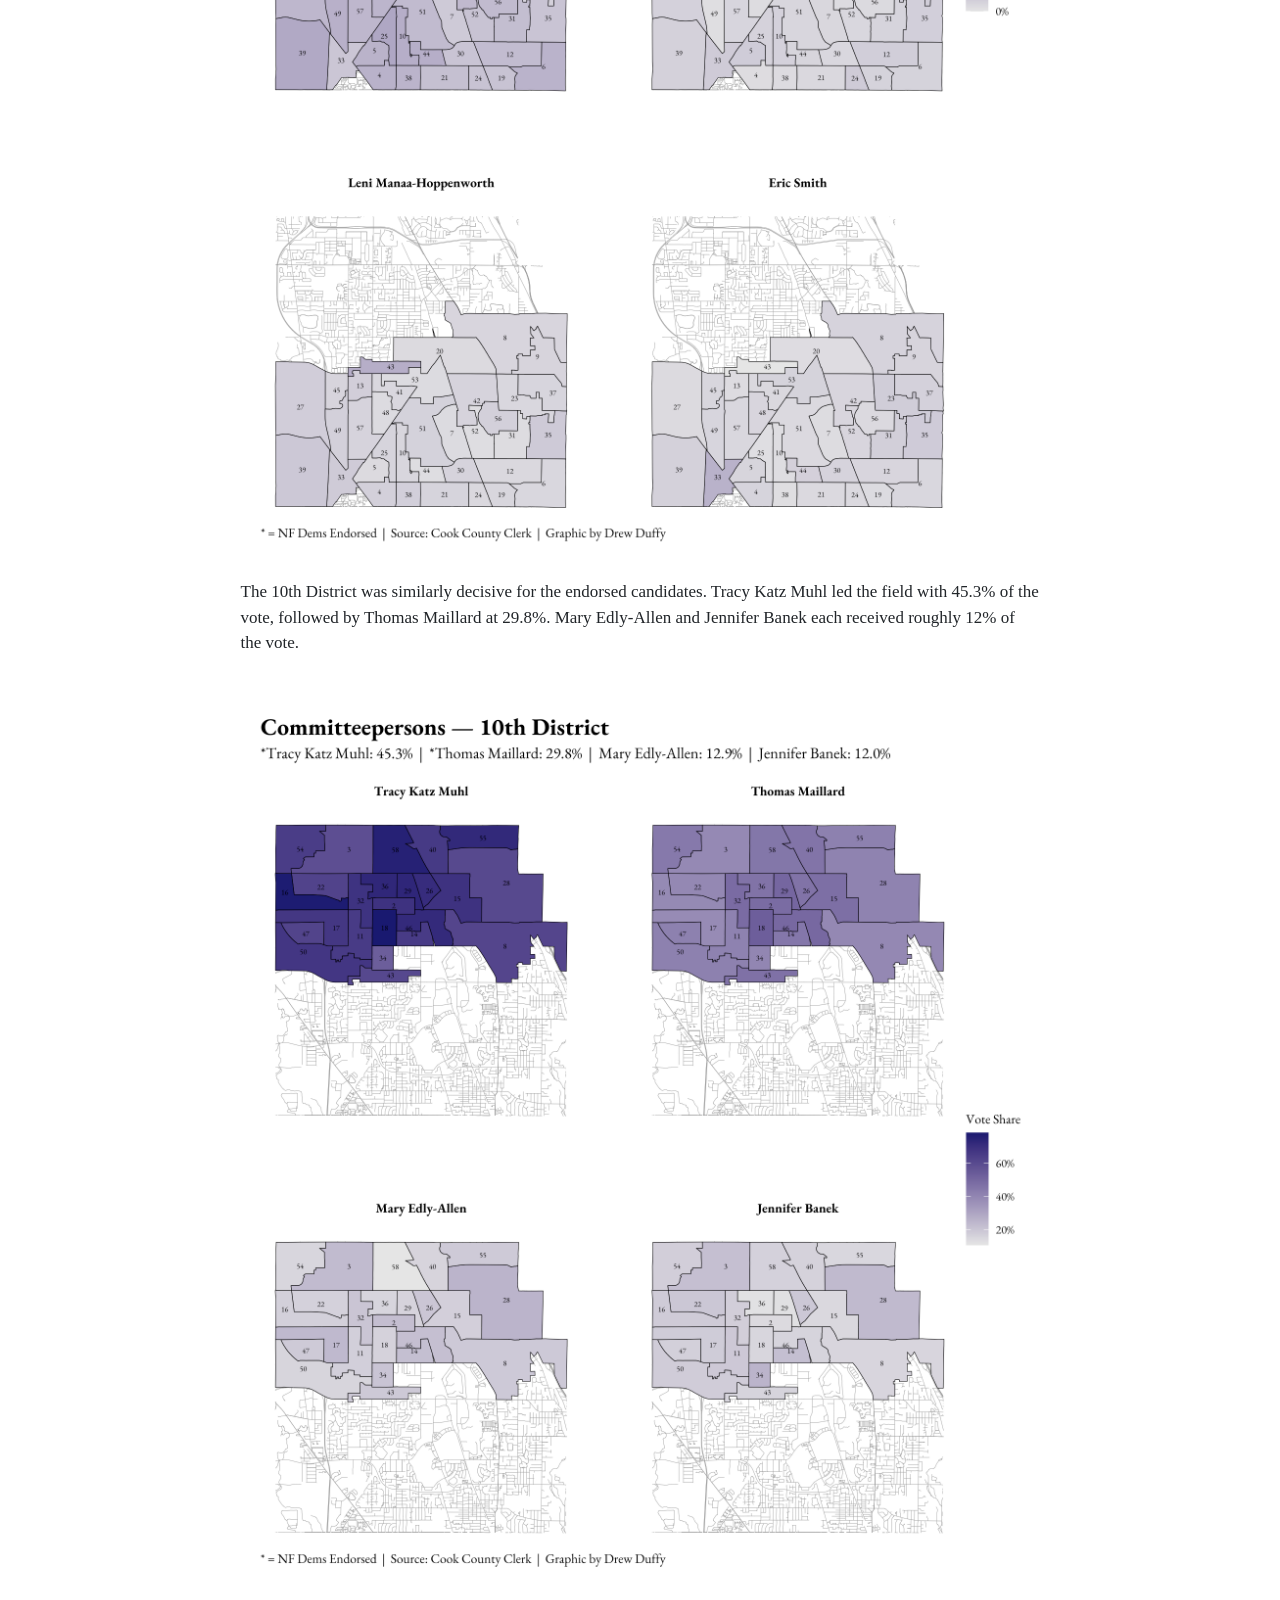
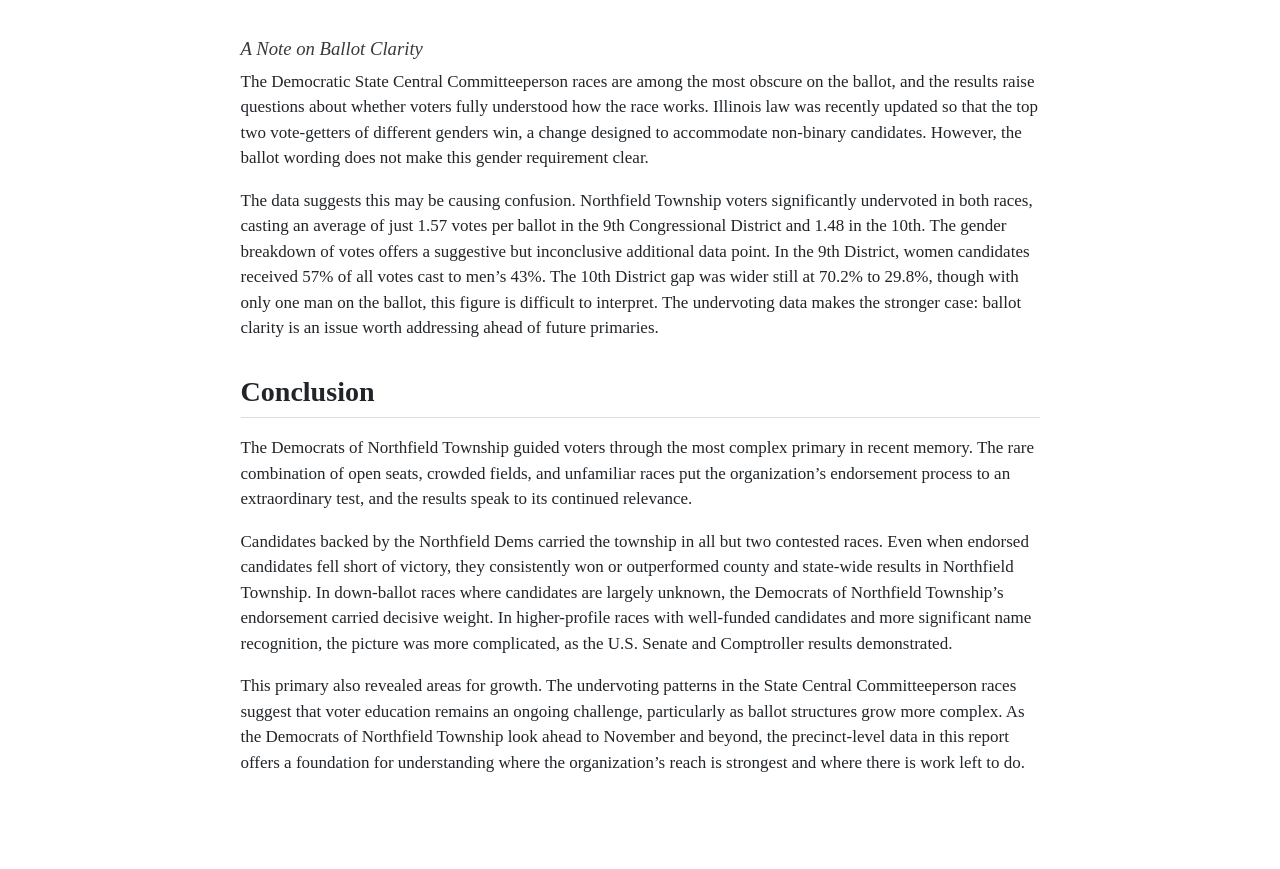
==== commit 5fa1227f: "deleted stay quotation mark" ====
--- a/index.html
+++ b/index.html
@@ -97,7 +97,7 @@
 </div>
 </div>
 </div>
-<p>The race for Illinois Comptroller showcased a battle of opposing endorsements. Statewide, Pritzker’s pick prevailed: State Rep.&nbsp;Margaret Croke won 34.6% of the vote to Bernie-backed State Sen.&nbsp;Karina Villa’s 32.3%, NF Dems-endorsed Lake County Treasurer Holly Kim’s 24.4%, and State Rep.&nbsp;Stephanie Kifowit’s 8.7%. This race was not called until two days after election night. In Northfield Township, Kim fell just short. The Glenbrook North alumna carried 25 precincts to Croke’s 33 and lost by just 92 votes.”</p>
+<p>The race for Illinois Comptroller showcased a battle of opposing endorsements. Statewide, Pritzker’s pick prevailed: State Rep.&nbsp;Margaret Croke won 34.6% of the vote to Bernie-backed State Sen.&nbsp;Karina Villa’s 32.3%, NF Dems-endorsed Lake County Treasurer Holly Kim’s 24.4%, and State Rep.&nbsp;Stephanie Kifowit’s 8.7%. This race was not called until two days after election night. In Northfield Township, Kim fell just short. The Glenbrook North alumna carried 25 precincts to Croke’s 33 and lost by just 92 votes.</p>
 <div class="cell">
 <div class="cell-output-display">
 <div>
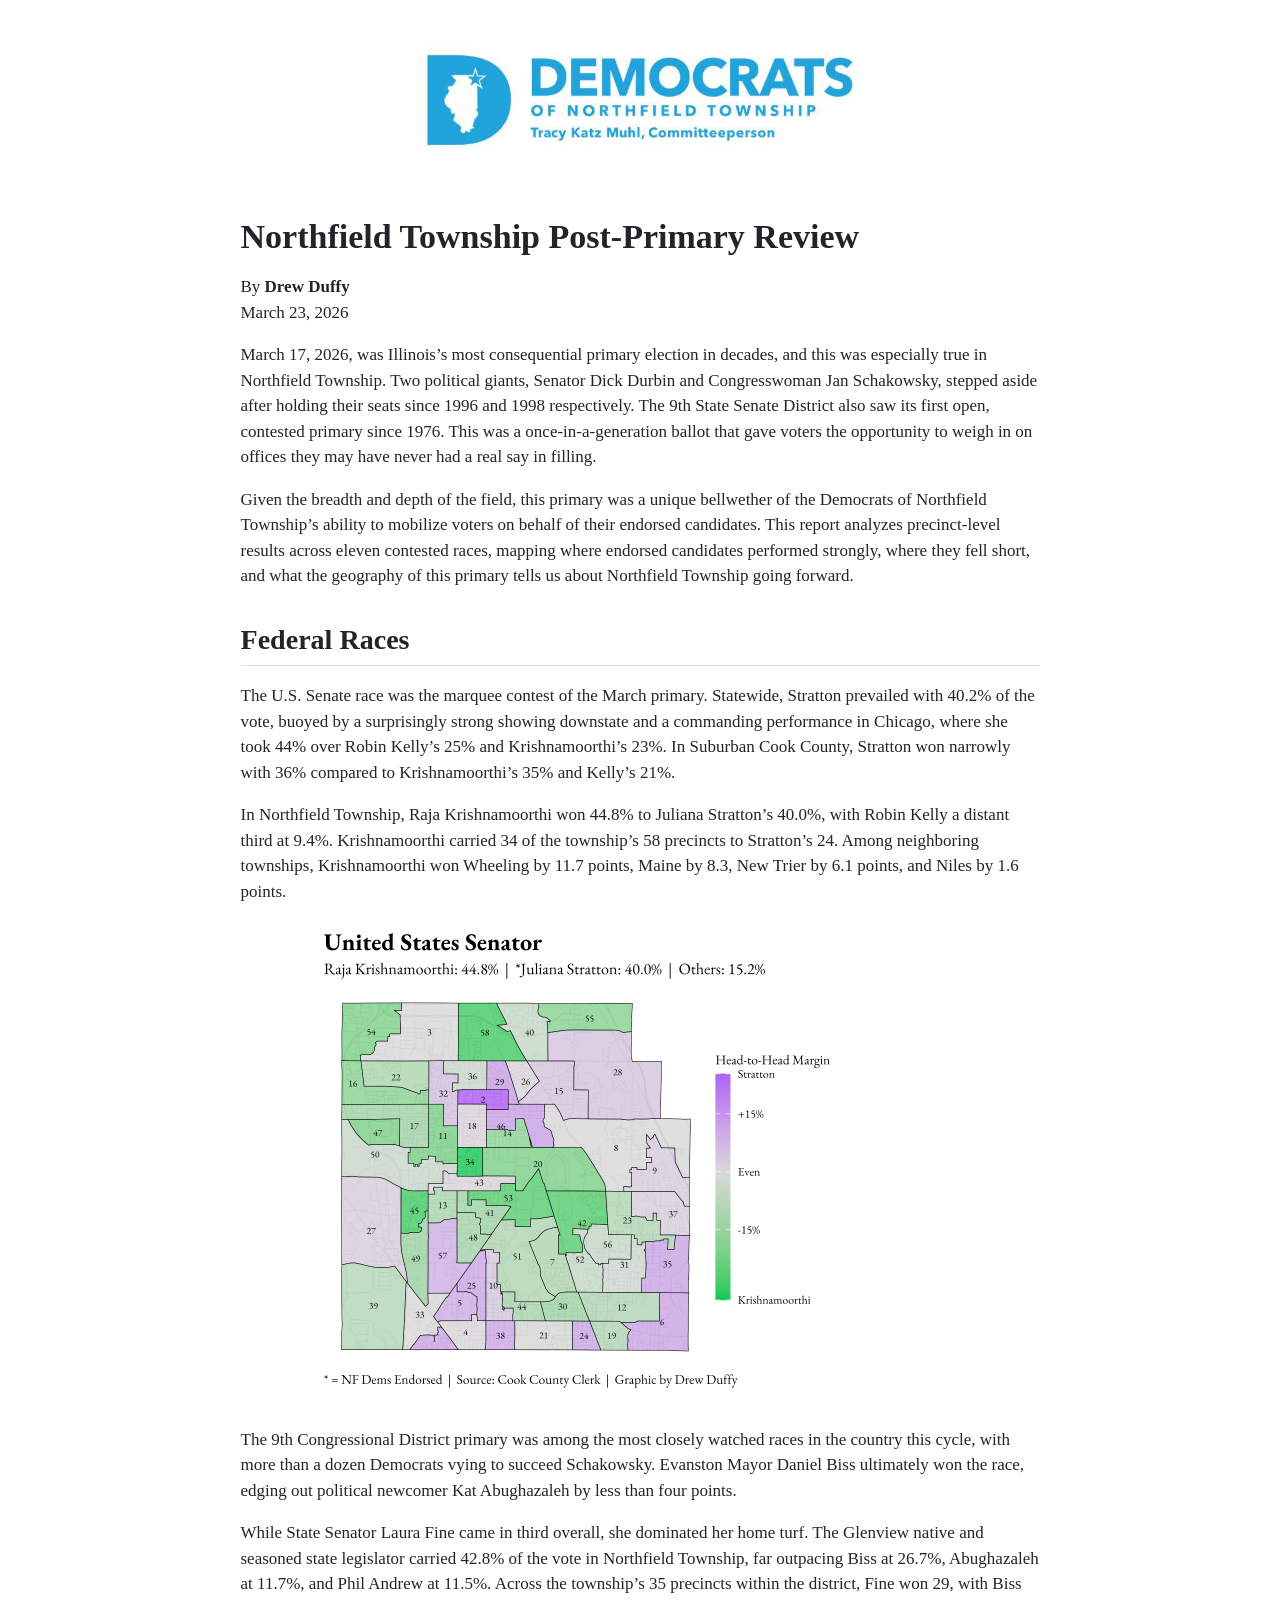
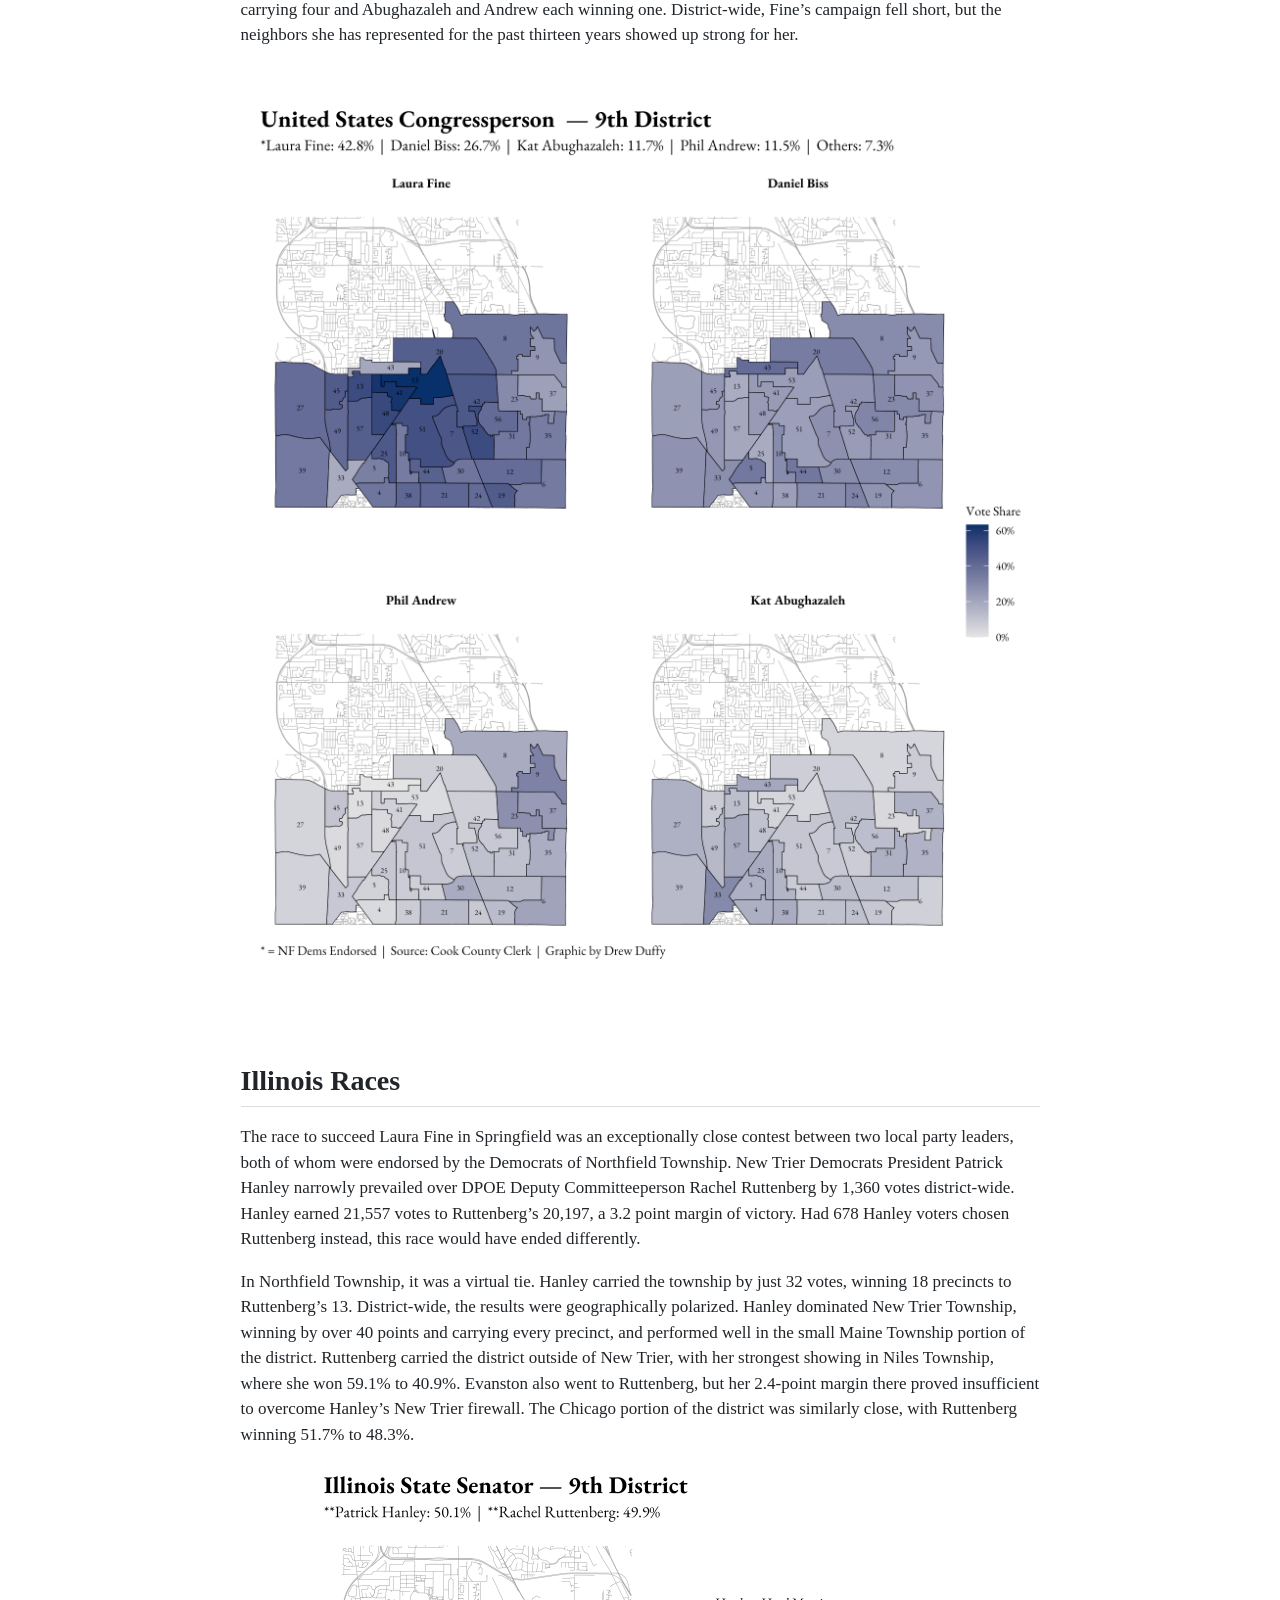
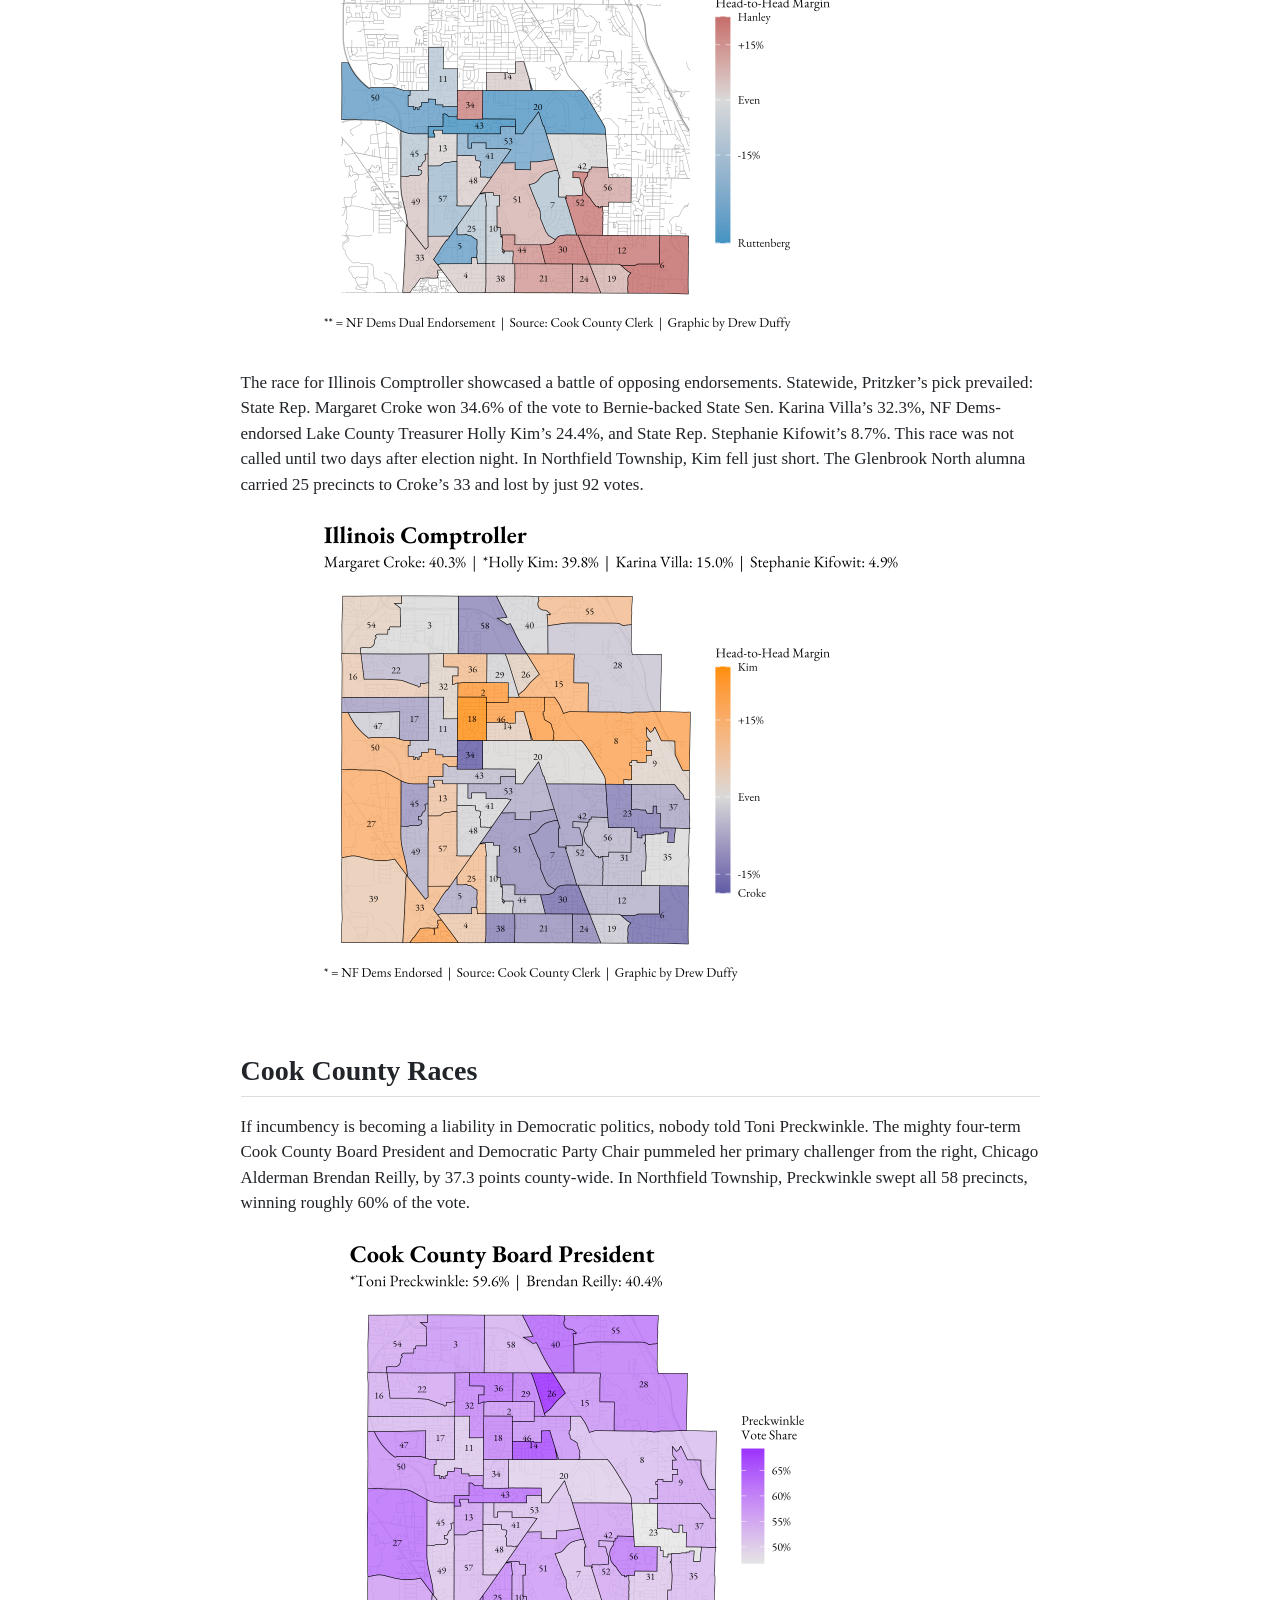
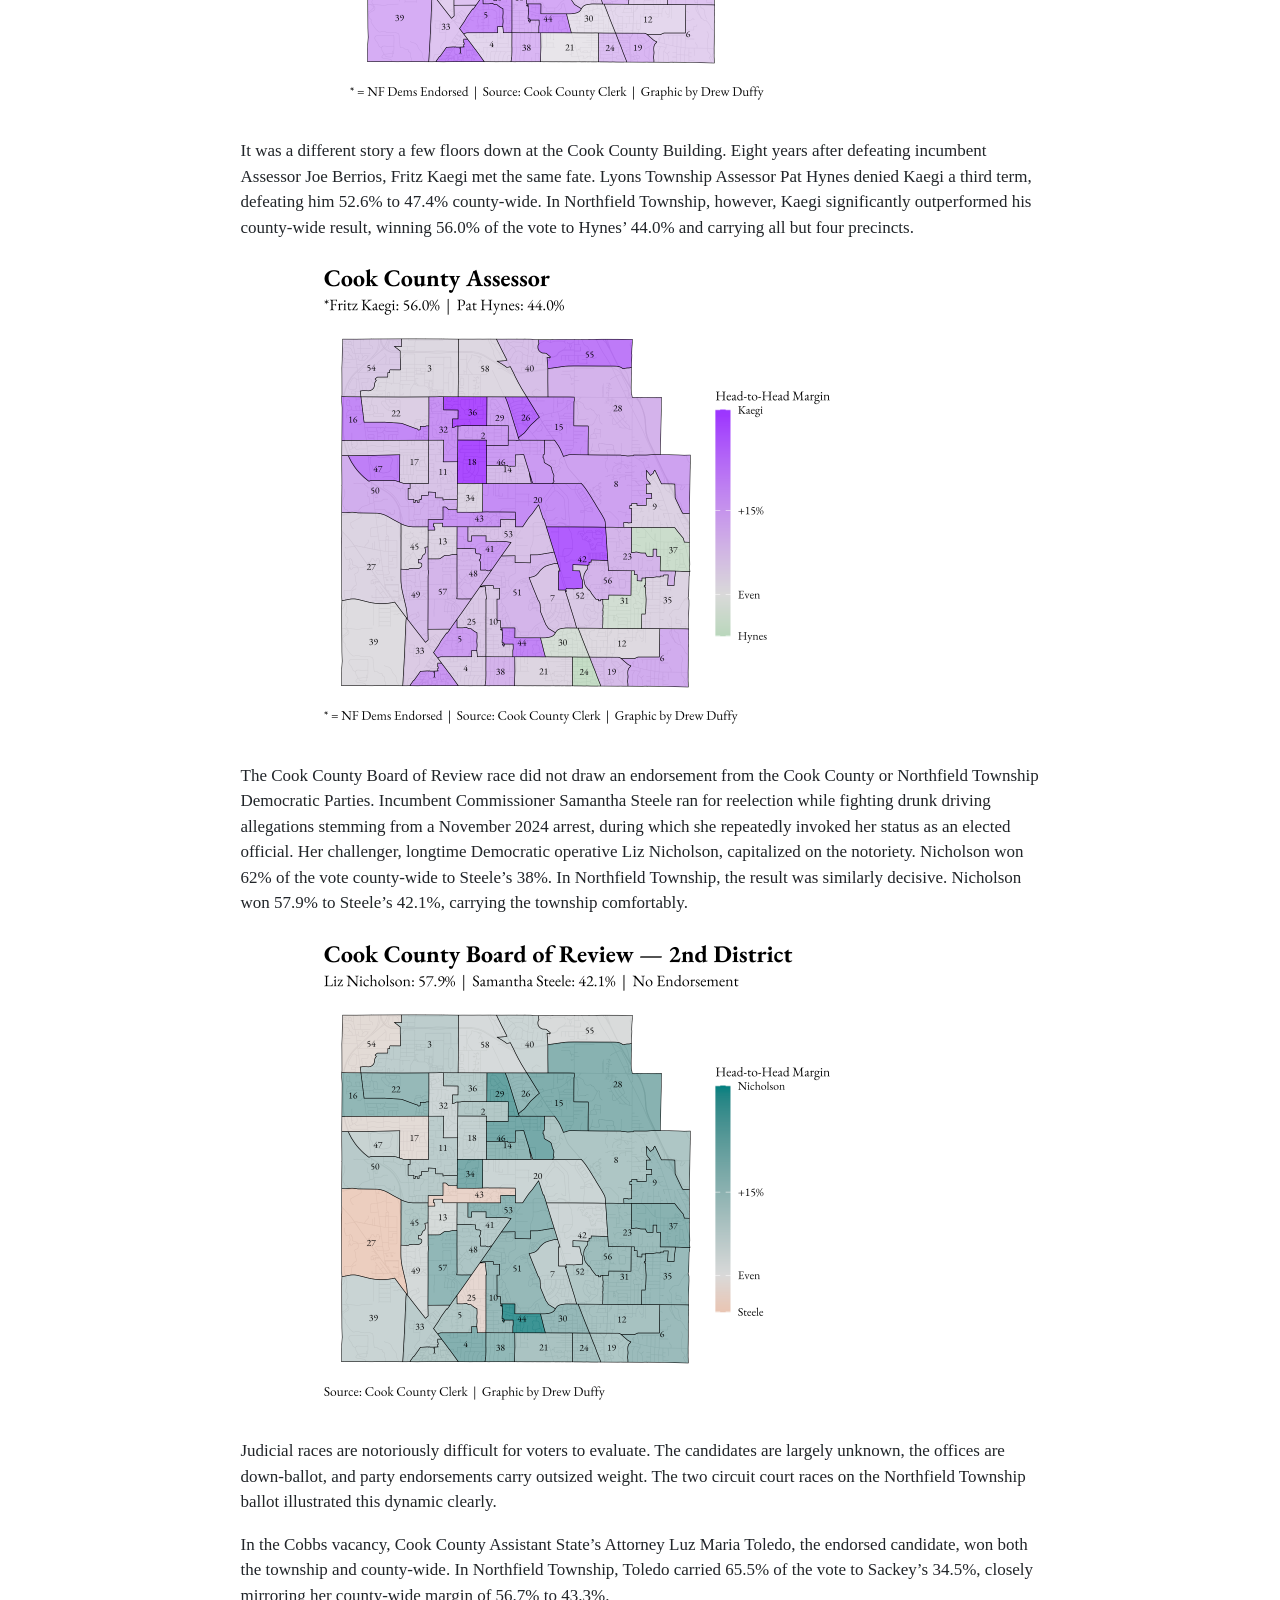
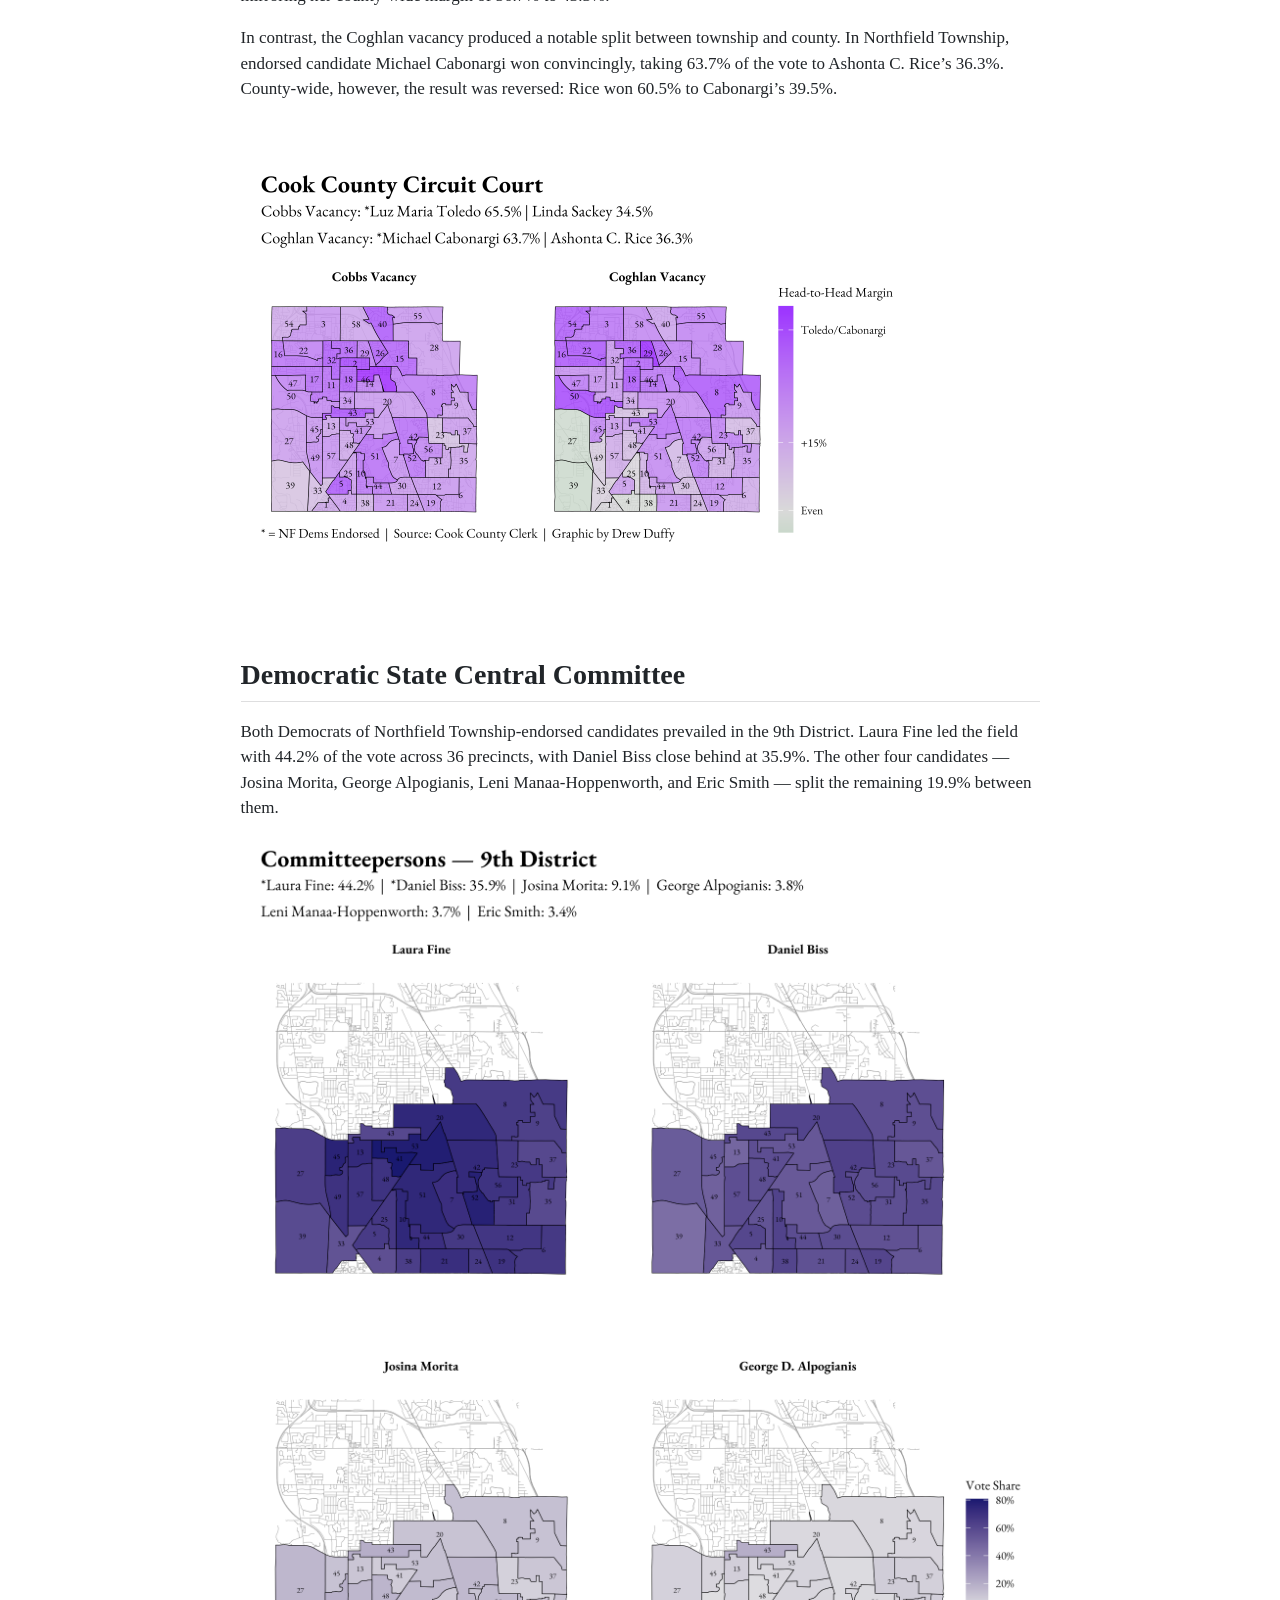
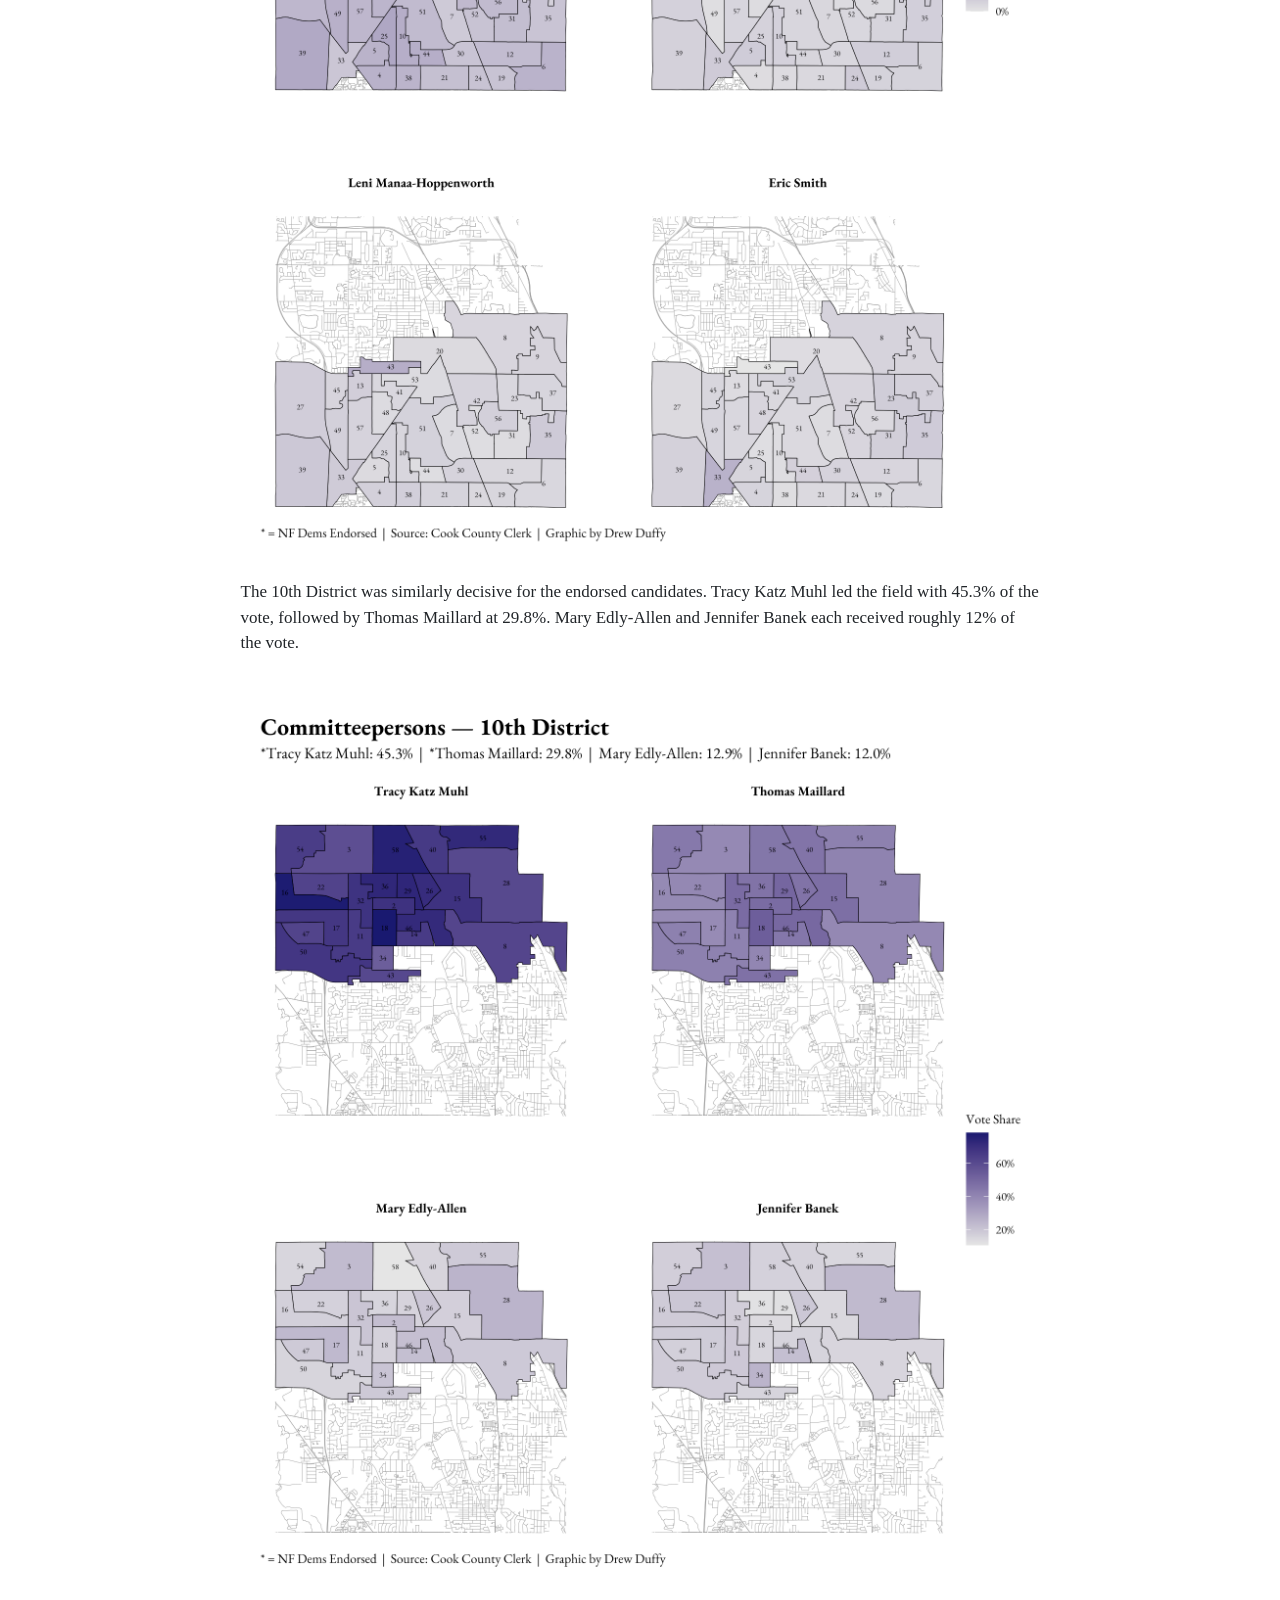
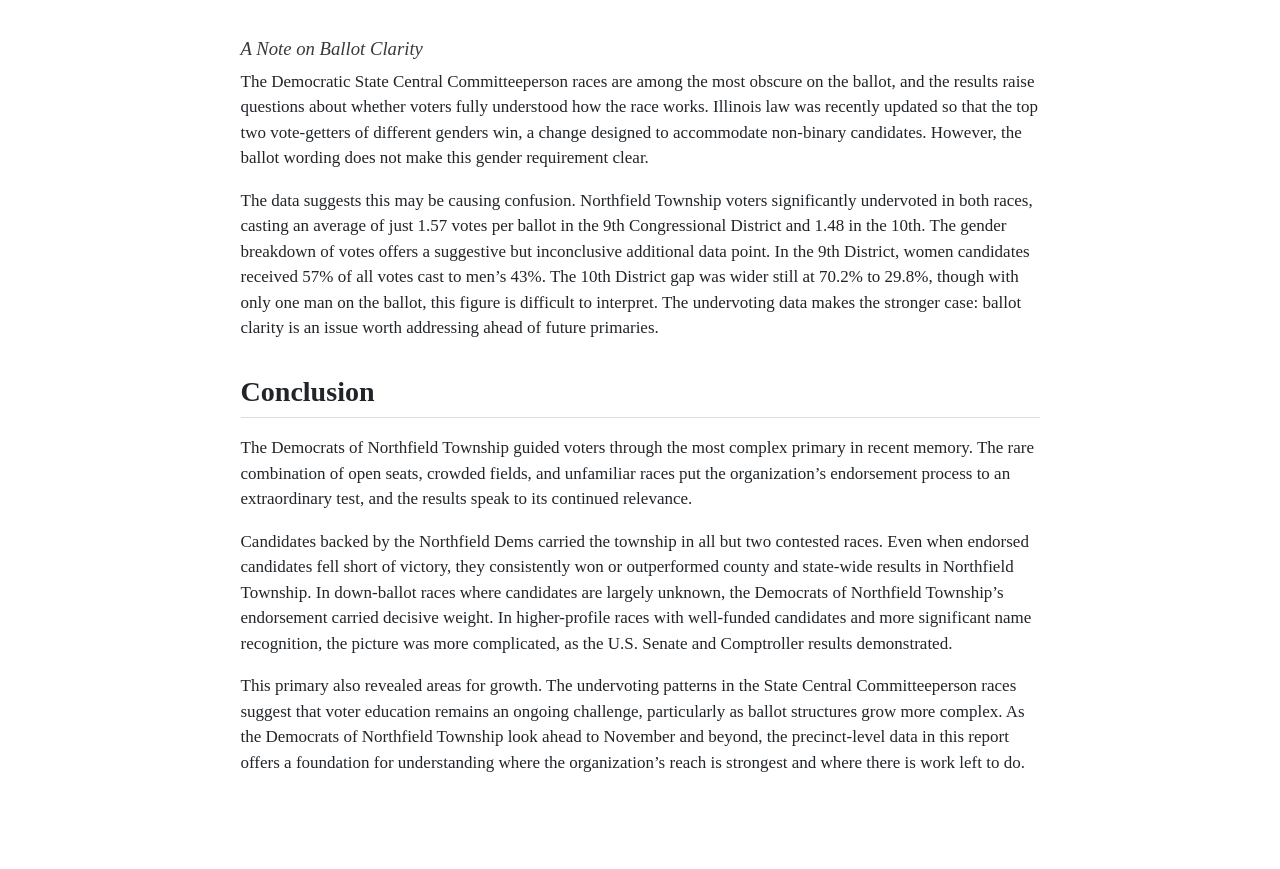
==== commit 6e732179: "Edited State Senate section wording" ====
--- a/index.html
+++ b/index.html
@@ -86,7 +86,7 @@
 </section>
 <section id="illinois-races" class="level2">
 <h2 class="anchored" data-anchor-id="illinois-races">Illinois Races</h2>
-<p>The race to succeed Laura Fine in Springfield was an exceptionally close contest between two local party leaders, both of whom were endorsed by the Democrats of Northfield Township. New Trier Democrats President Patrick Hanley prevailed over DPOE Deputy Committeeperson Rachel Ruttenberg by just 1,360 votes district-wide. Hanley earned 21,557 votes to Ruttenberg’s 20,197, a 3.2 point margin of victory. Had 678 Hanley voters chosen Ruttenberg instead, this race would have ended differently.</p>
+<p>The race to succeed Laura Fine in Springfield was an exceptionally close contest between two local party leaders, both of whom were endorsed by the Democrats of Northfield Township. New Trier Democrats President Patrick Hanley narrowly prevailed over DPOE Deputy Committeeperson Rachel Ruttenberg by 1,360 votes district-wide. Hanley earned 21,557 votes to Ruttenberg’s 20,197, a 3.2 point margin of victory. Had 678 Hanley voters chosen Ruttenberg instead, this race would have ended differently.</p>
 <p>In Northfield Township, it was a virtual tie. Hanley carried the township by just 32 votes, winning 18 precincts to Ruttenberg’s 13. District-wide, the results were geographically polarized. Hanley dominated New Trier Township, winning by over 40 points and carrying every precinct, and performed well in the small Maine Township portion of the district. Ruttenberg carried the district outside of New Trier, with her strongest showing in Niles Township, where she won 59.1% to 40.9%. Evanston also went to Ruttenberg, but her 2.4-point margin there proved insufficient to overcome Hanley’s New Trier firewall. The Chicago portion of the district was similarly close, with Ruttenberg winning 51.7% to 48.3%.</p>
 <div class="cell">
 <div class="cell-output-display">
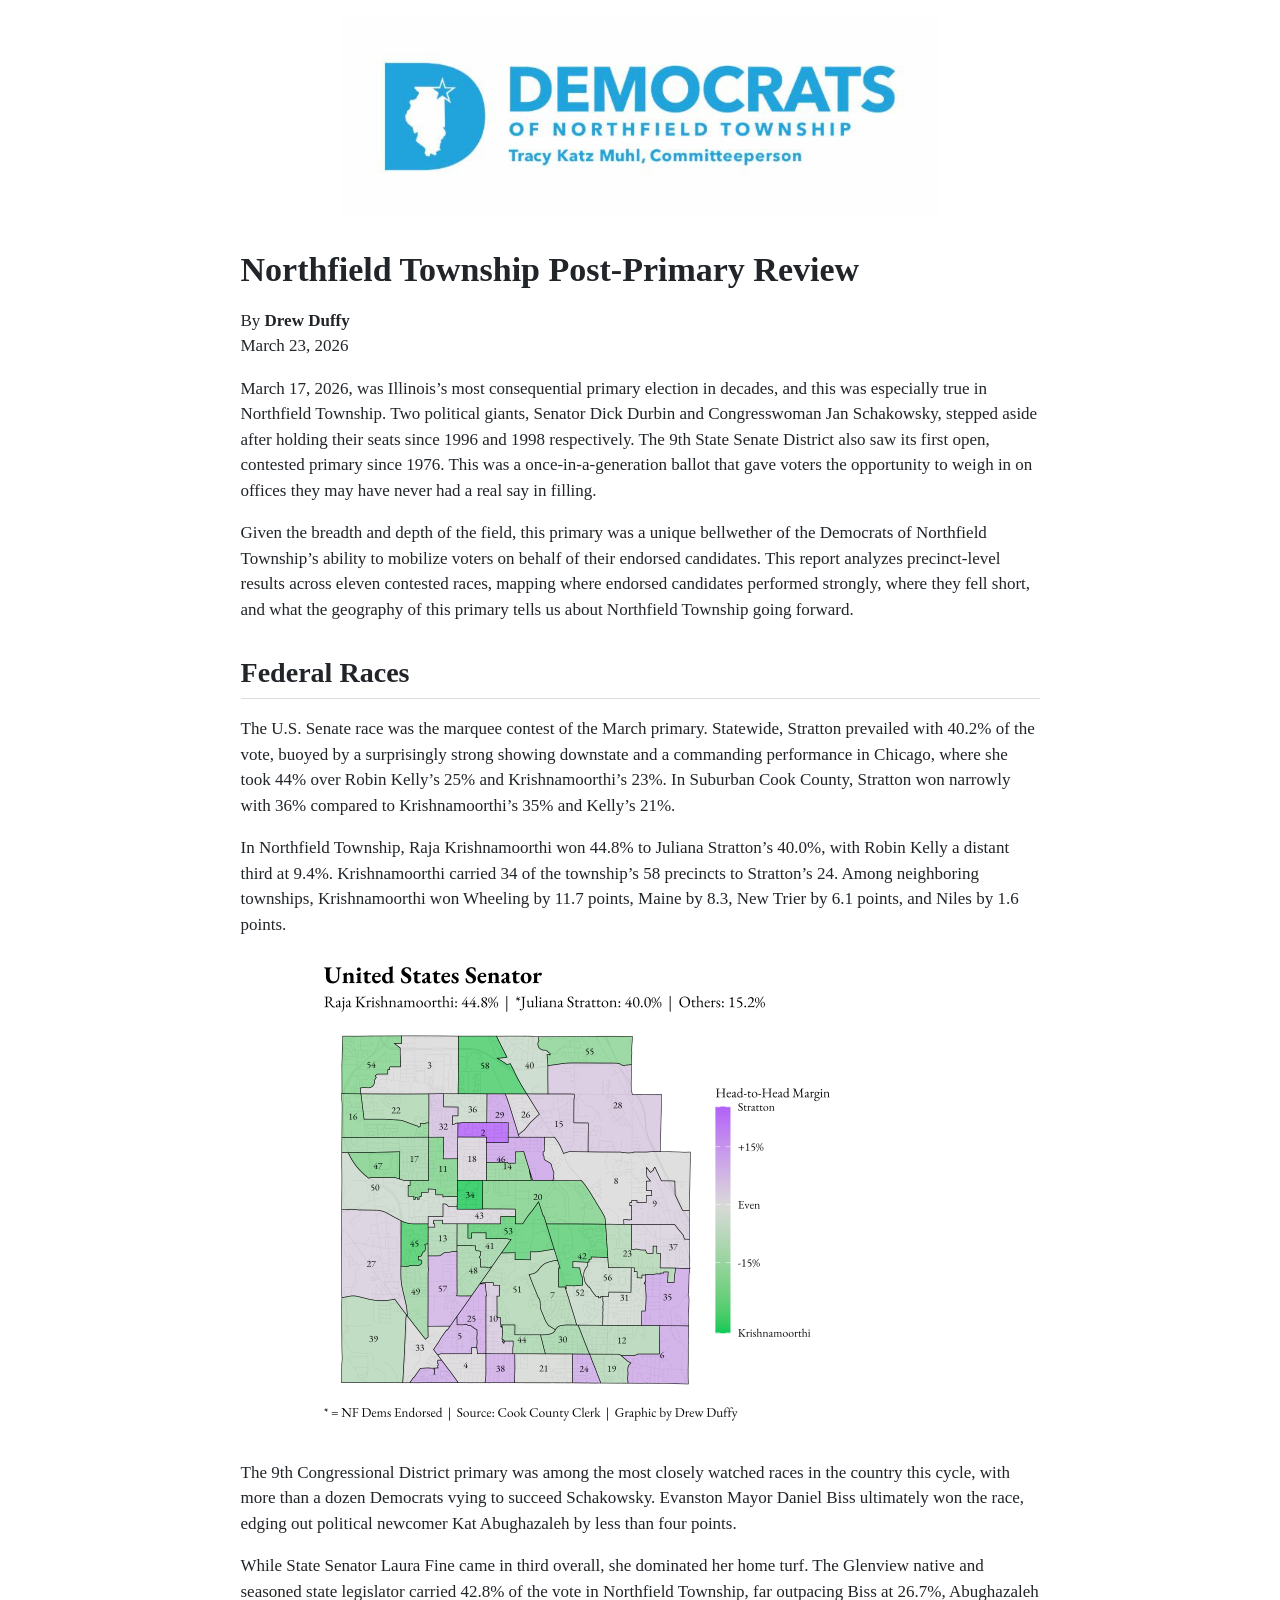
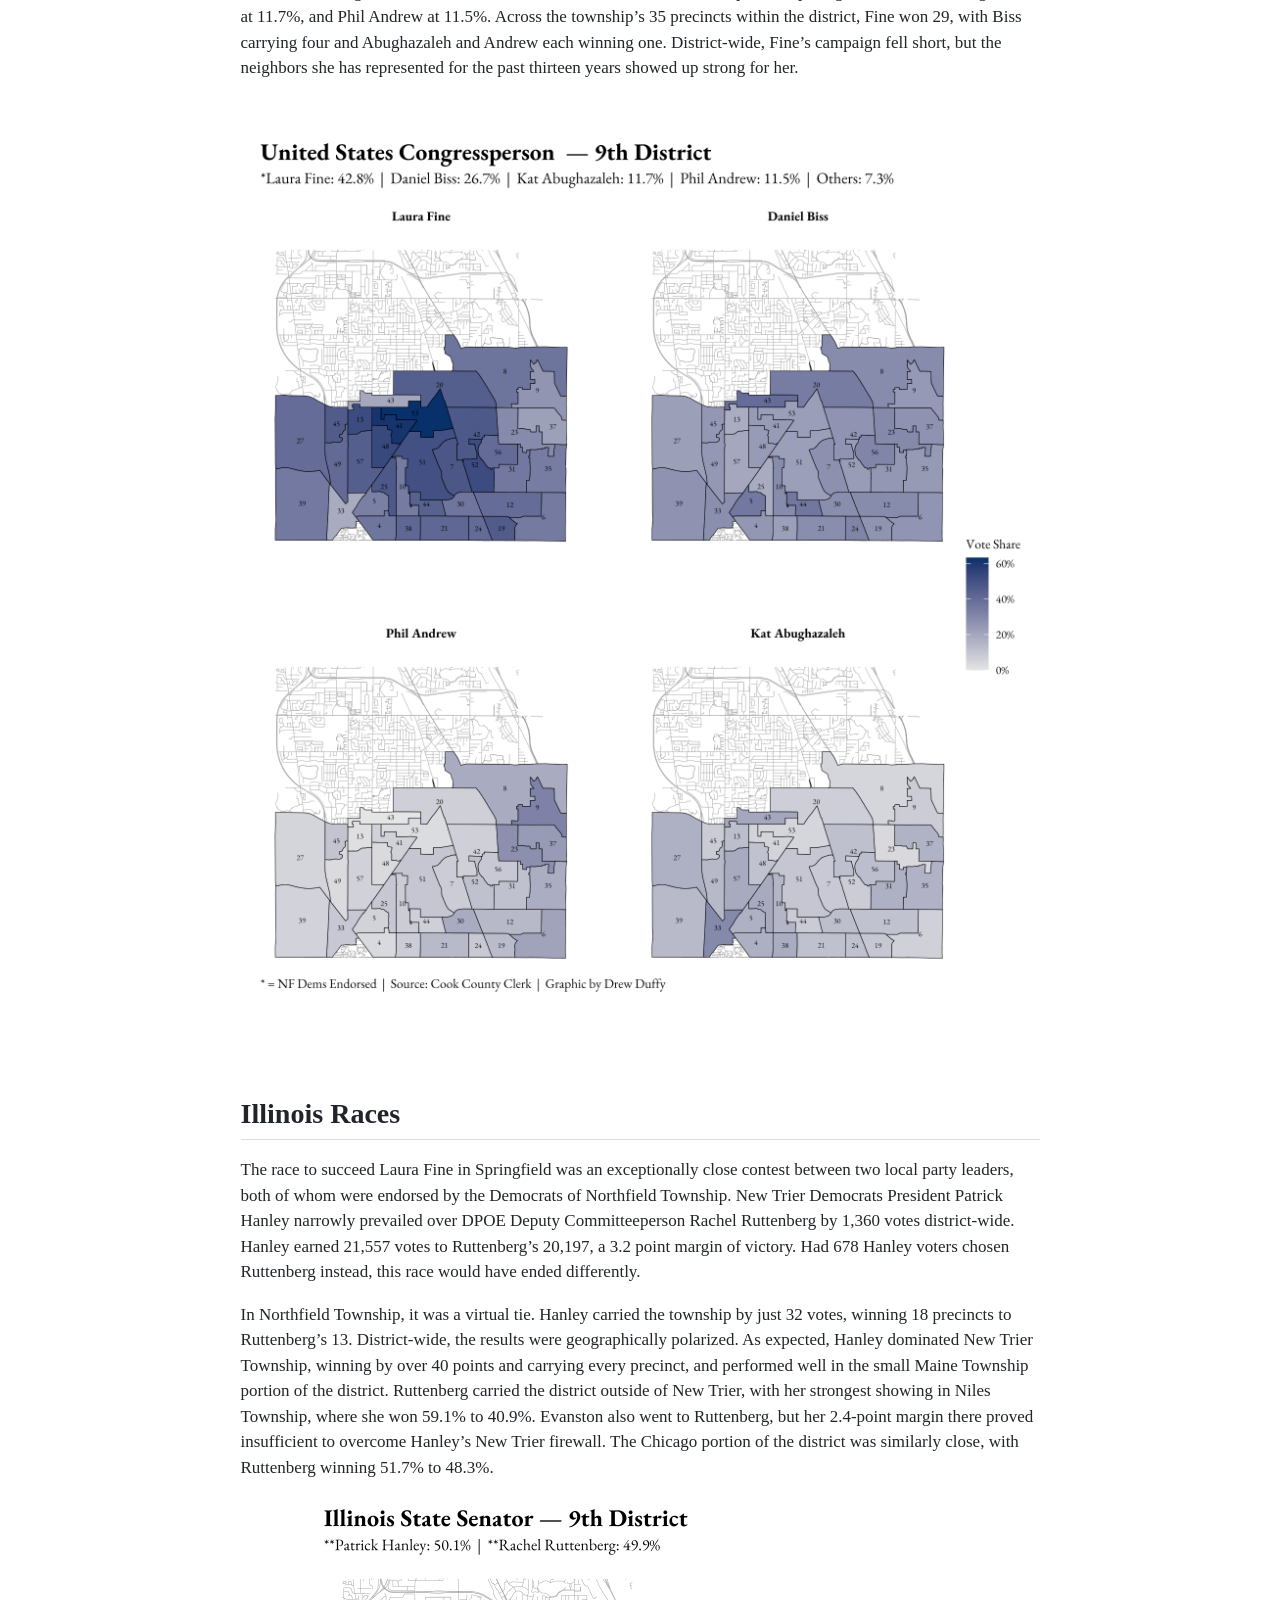
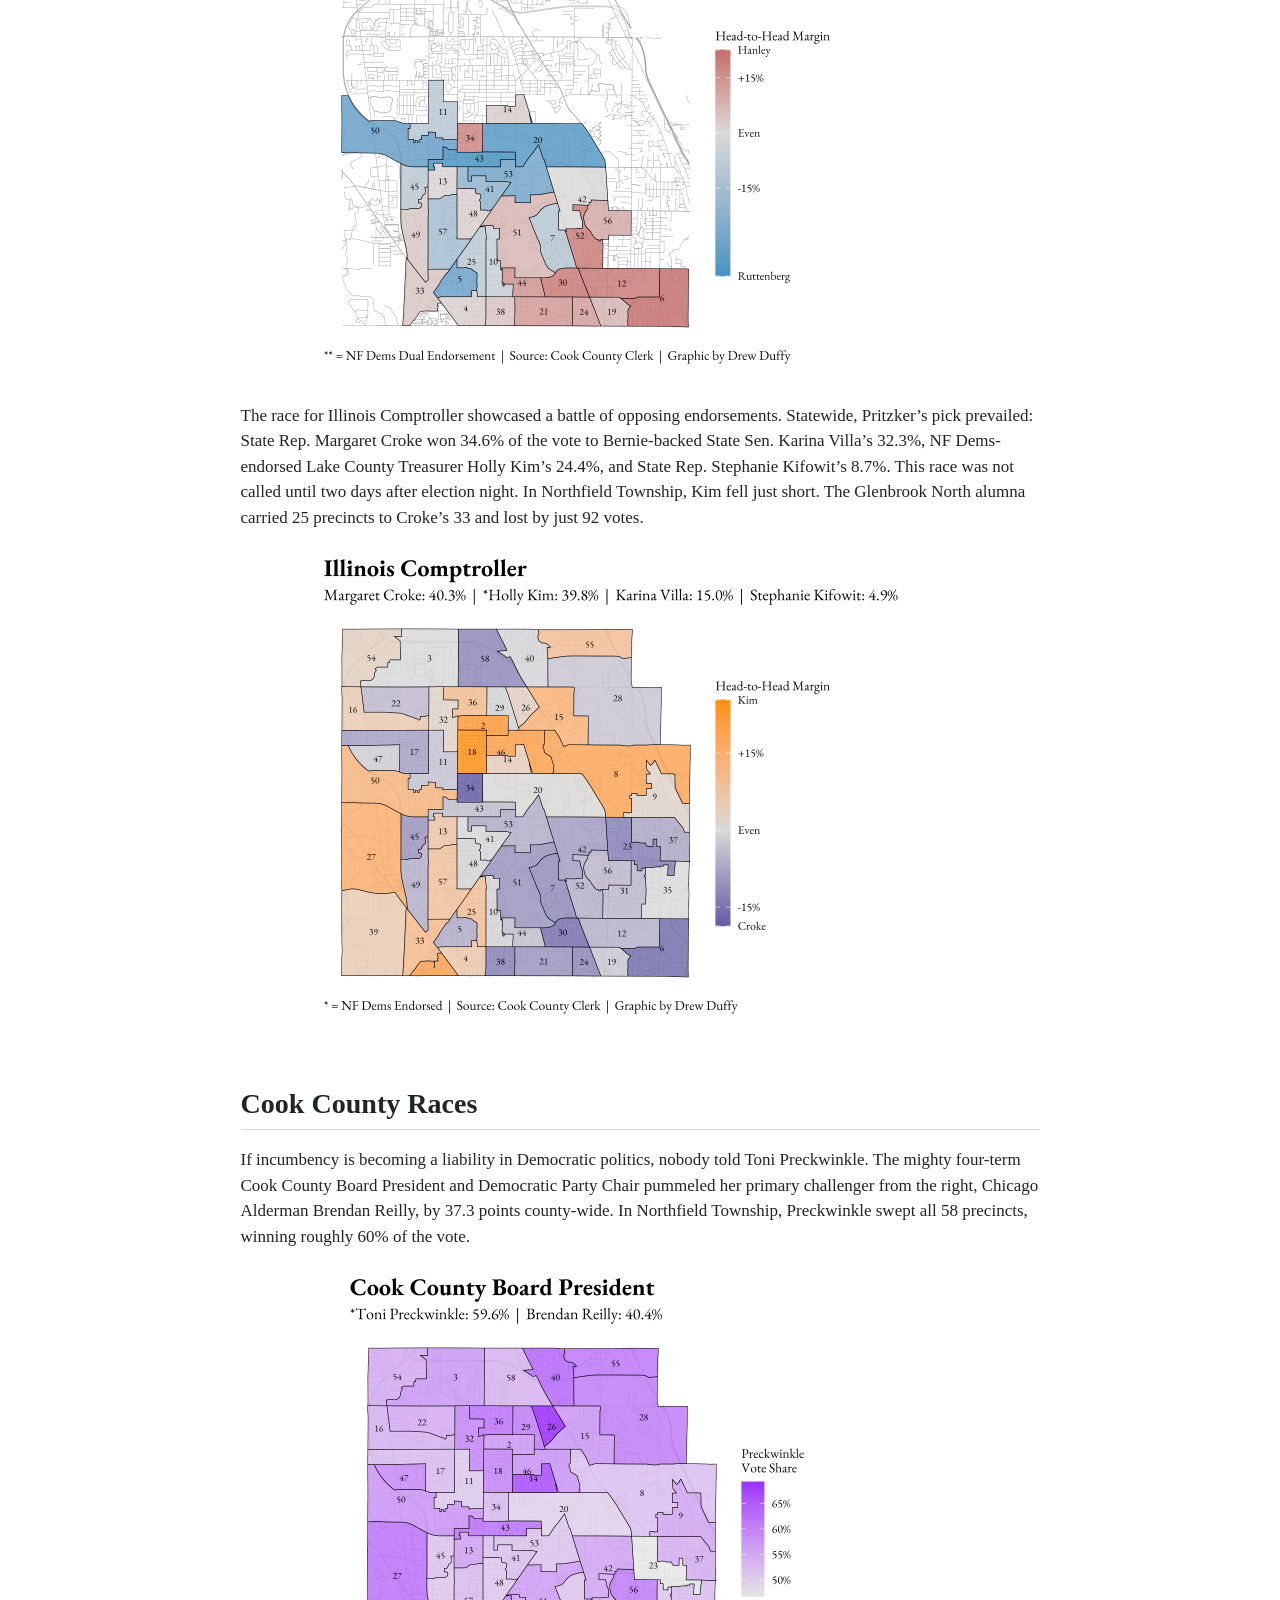
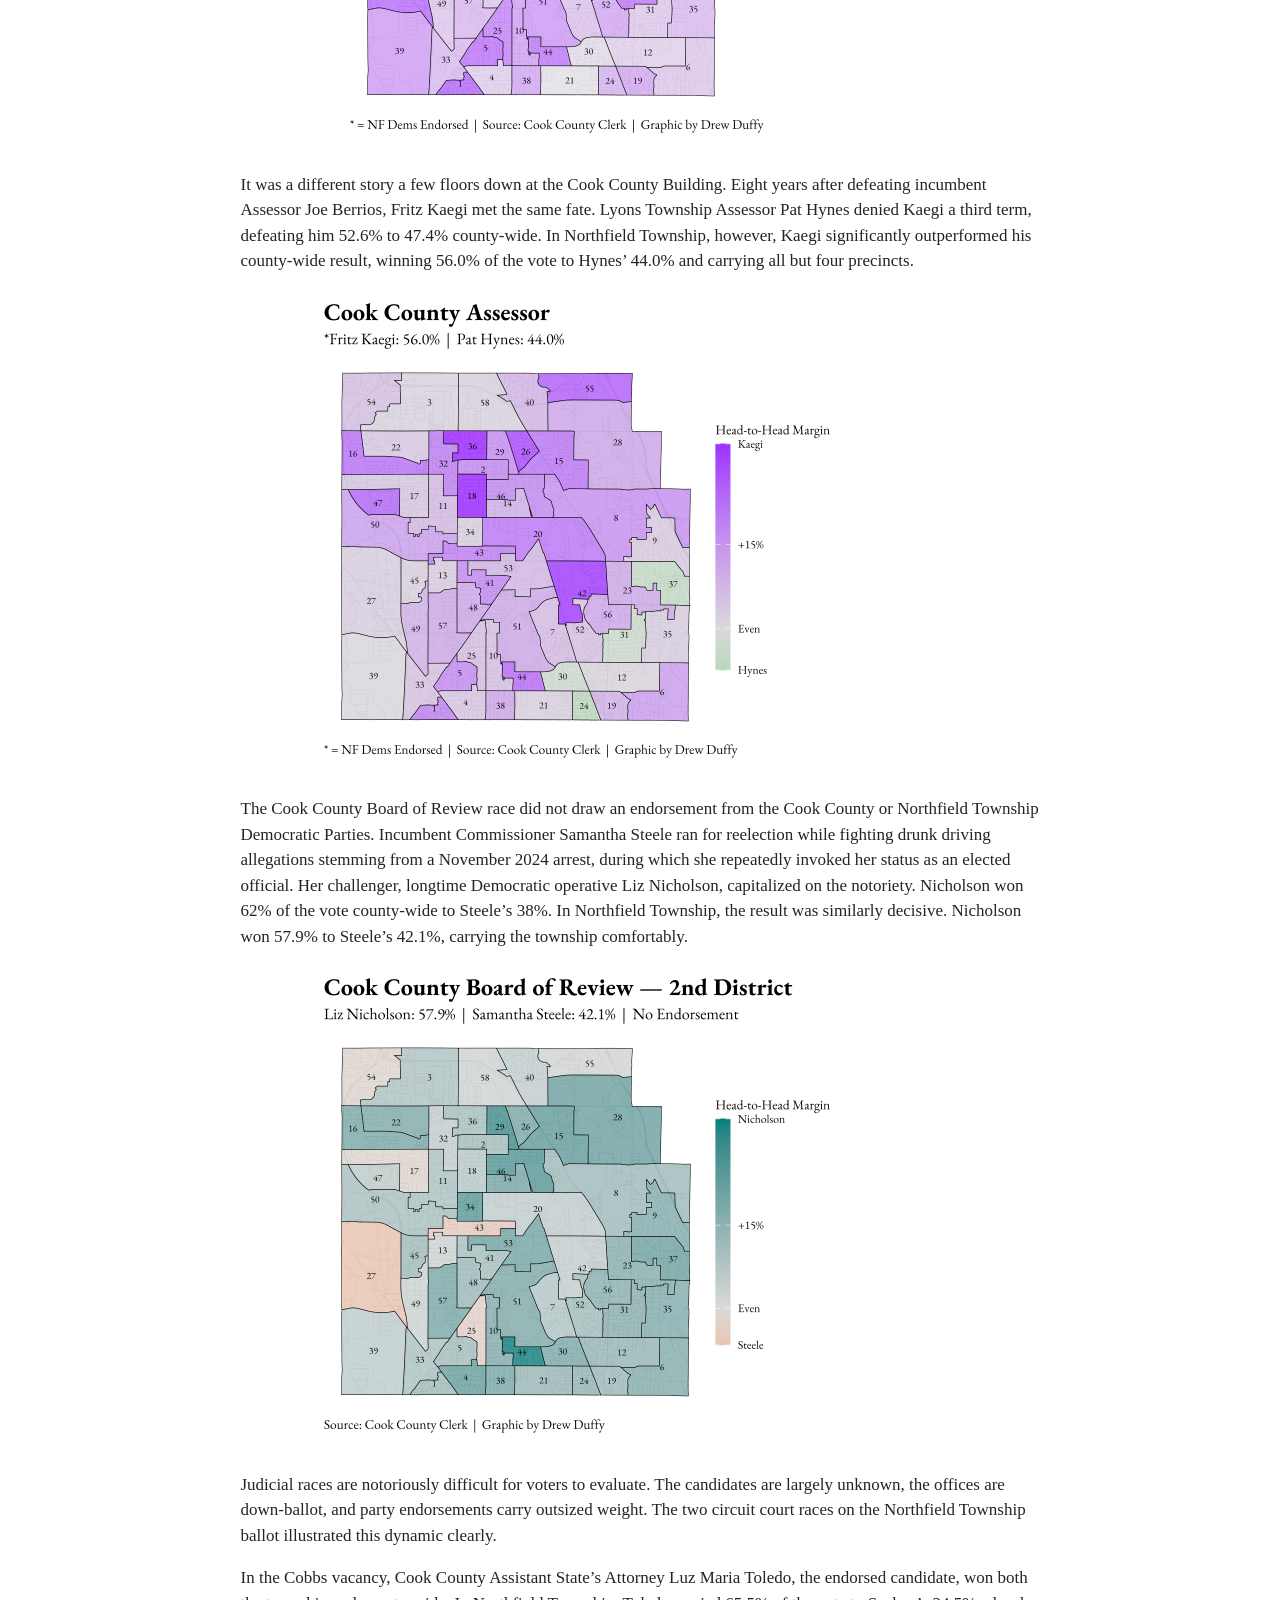
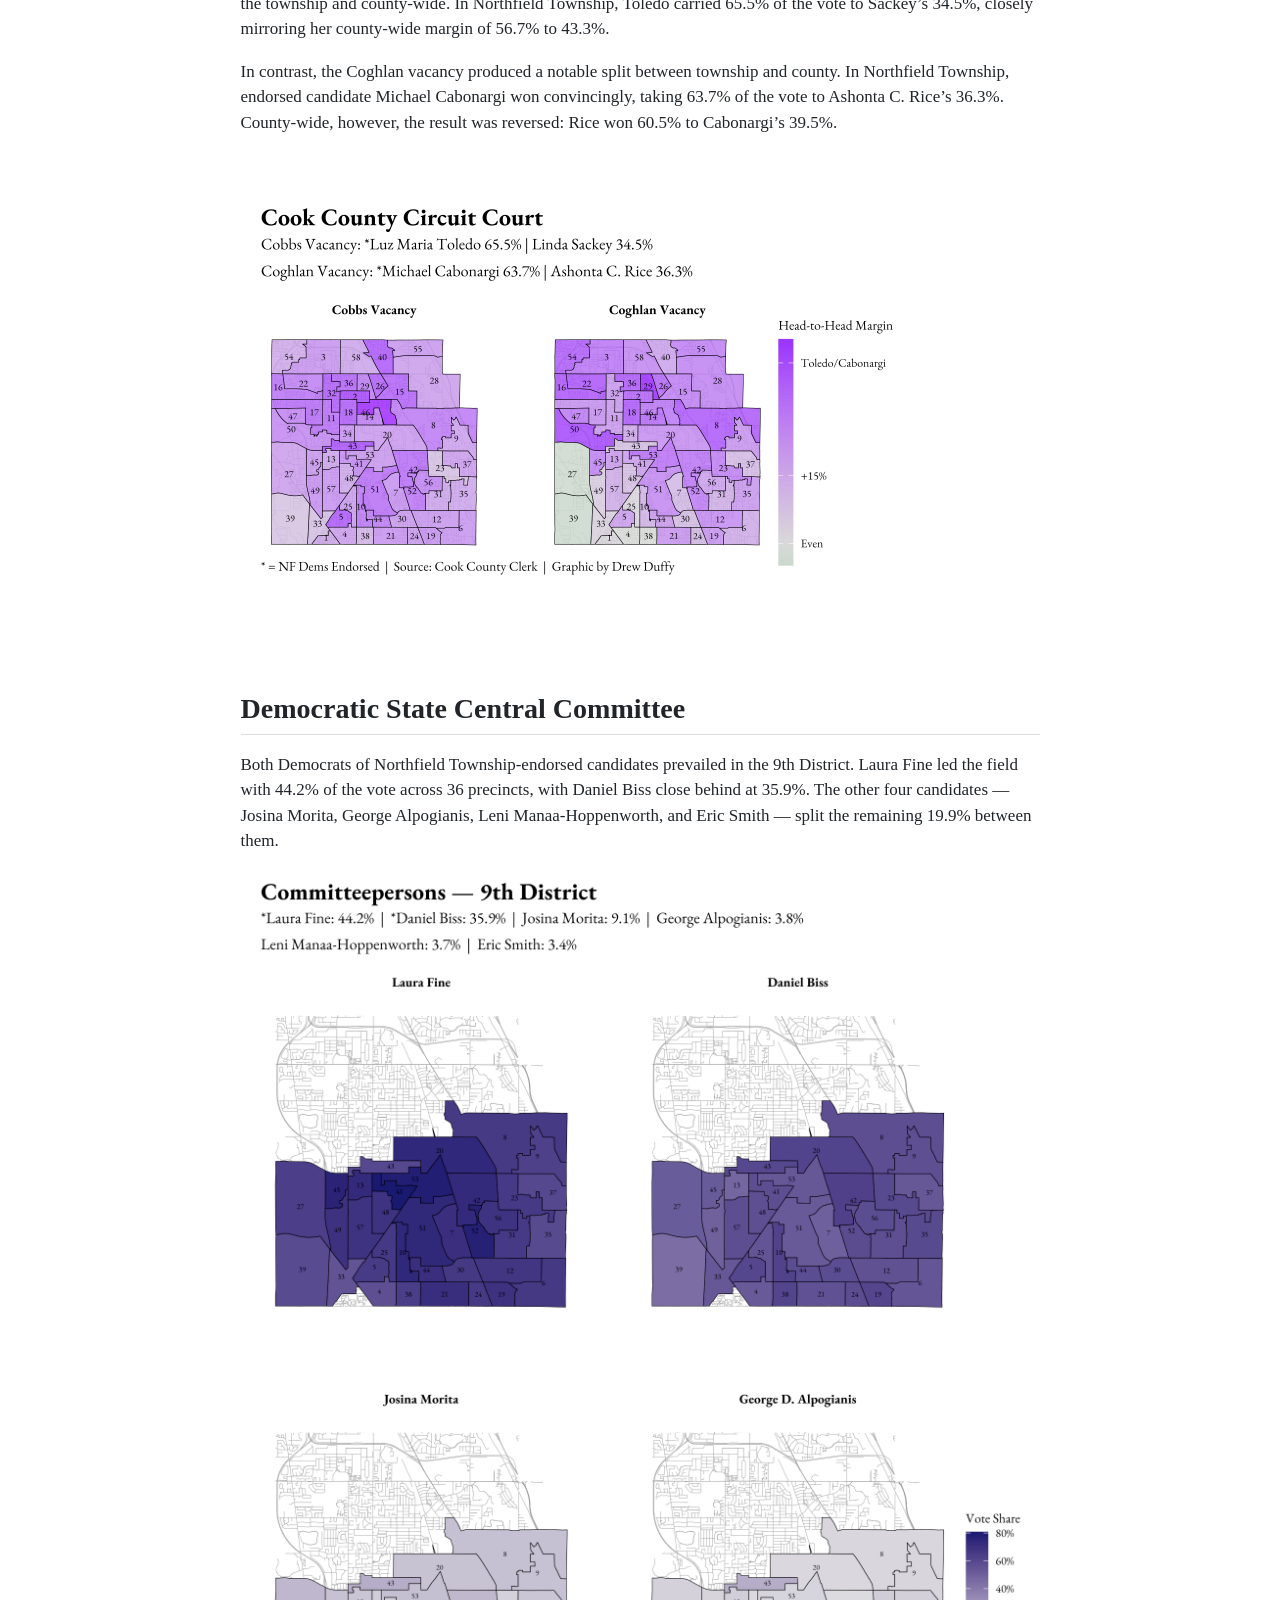
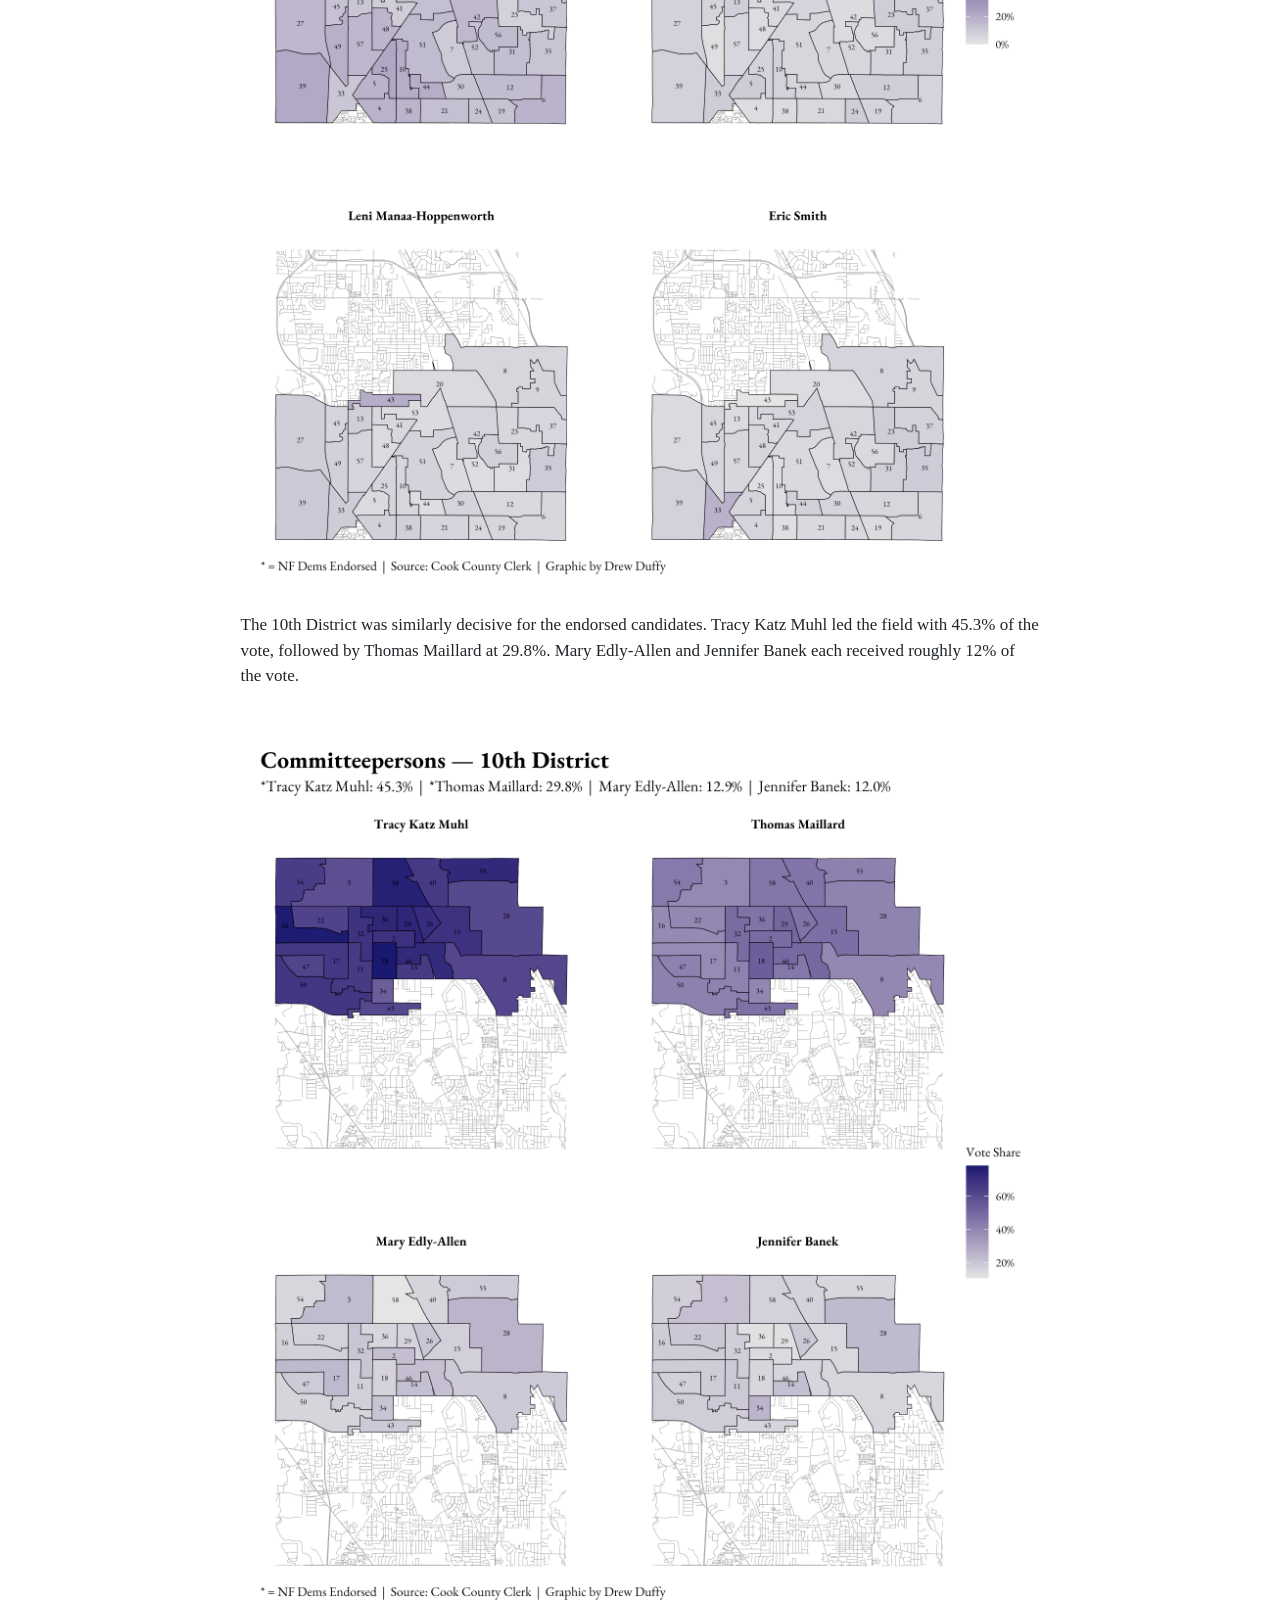
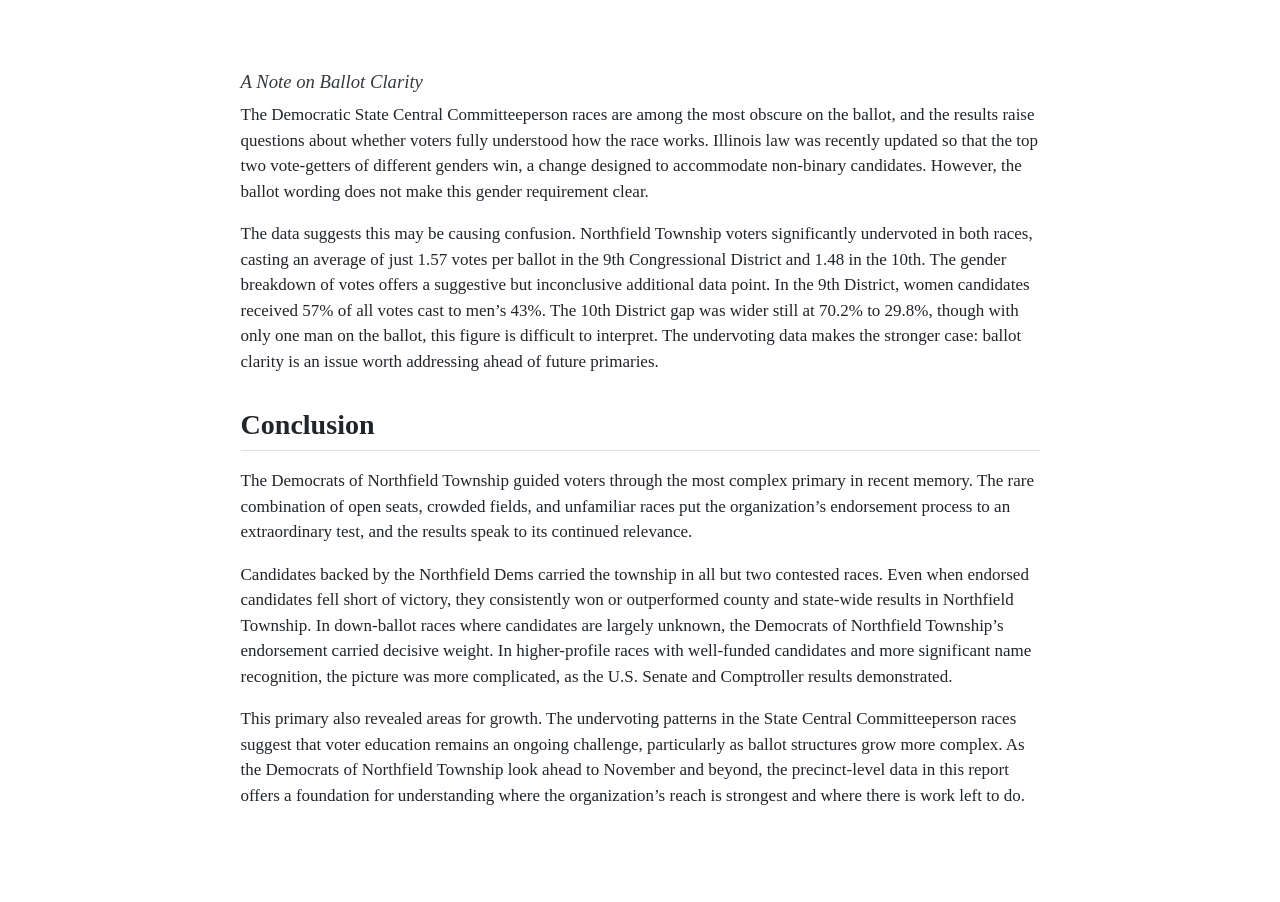
==== commit 7ac35b53: "Adjust image width Updated image width in HTML and modified race description for clarity." ====
--- a/index.html
+++ b/index.html
@@ -49,7 +49,7 @@
 
 
 <div style="text-align: center;">
-<p><img src="logo.jpg" class="img-fluid" width="500"></p>
+<p><img src="logo.jpg" width="600"></p>
 </div>
 <section id="northfield-township-post-primary-review" class="level1">
 <h1>Northfield Township Post-Primary Review</h1>
@@ -87,7 +87,7 @@
 <section id="illinois-races" class="level2">
 <h2 class="anchored" data-anchor-id="illinois-races">Illinois Races</h2>
 <p>The race to succeed Laura Fine in Springfield was an exceptionally close contest between two local party leaders, both of whom were endorsed by the Democrats of Northfield Township. New Trier Democrats President Patrick Hanley narrowly prevailed over DPOE Deputy Committeeperson Rachel Ruttenberg by 1,360 votes district-wide. Hanley earned 21,557 votes to Ruttenberg’s 20,197, a 3.2 point margin of victory. Had 678 Hanley voters chosen Ruttenberg instead, this race would have ended differently.</p>
-<p>In Northfield Township, it was a virtual tie. Hanley carried the township by just 32 votes, winning 18 precincts to Ruttenberg’s 13. District-wide, the results were geographically polarized. Hanley dominated New Trier Township, winning by over 40 points and carrying every precinct, and performed well in the small Maine Township portion of the district. Ruttenberg carried the district outside of New Trier, with her strongest showing in Niles Township, where she won 59.1% to 40.9%. Evanston also went to Ruttenberg, but her 2.4-point margin there proved insufficient to overcome Hanley’s New Trier firewall. The Chicago portion of the district was similarly close, with Ruttenberg winning 51.7% to 48.3%.</p>
+<p>In Northfield Township, it was a virtual tie. Hanley carried the township by just 32 votes, winning 18 precincts to Ruttenberg’s 13. District-wide, the results were geographically polarized. As expected, Hanley dominated New Trier Township, winning by over 40 points and carrying every precinct, and performed well in the small Maine Township portion of the district. Ruttenberg carried the district outside of New Trier, with her strongest showing in Niles Township, where she won 59.1% to 40.9%. Evanston also went to Ruttenberg, but her 2.4-point margin there proved insufficient to overcome Hanley’s New Trier firewall. The Chicago portion of the district was similarly close, with Ruttenberg winning 51.7% to 48.3%.</p>
 <div class="cell">
 <div class="cell-output-display">
 <div>
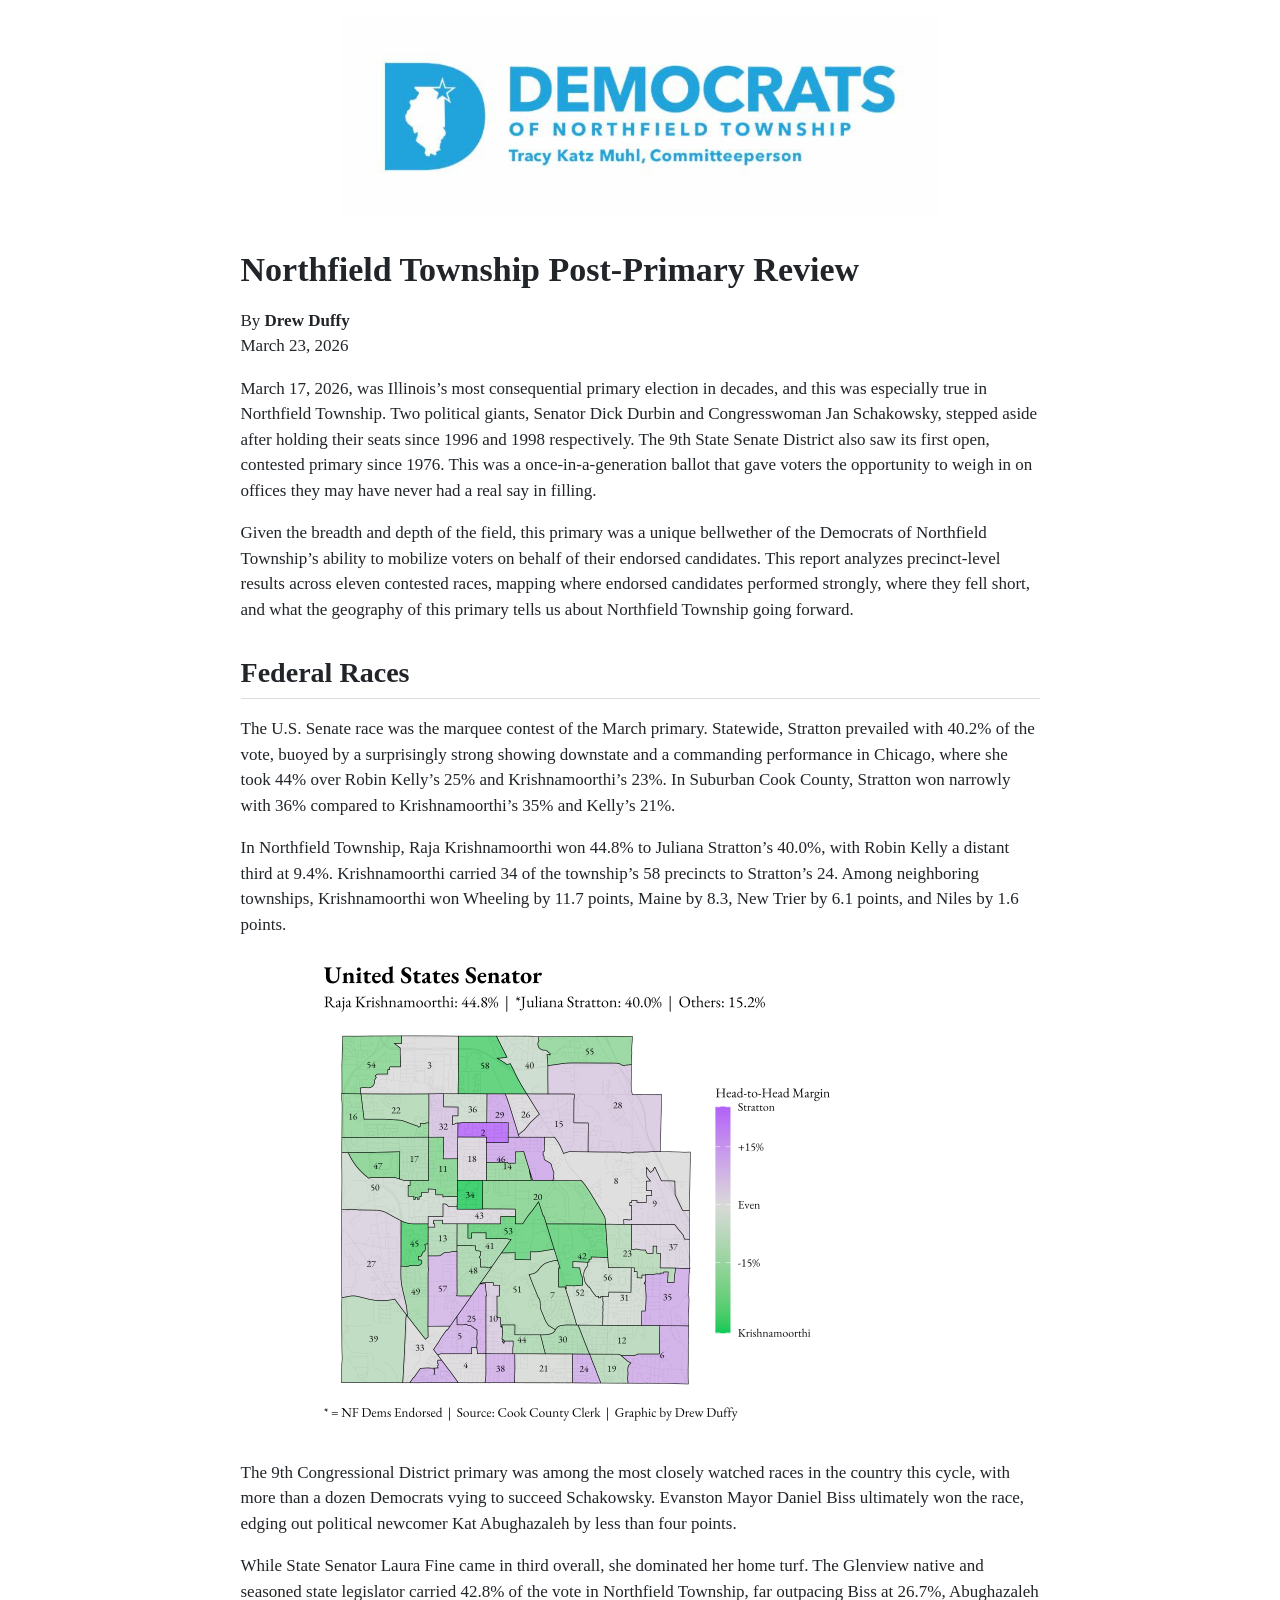
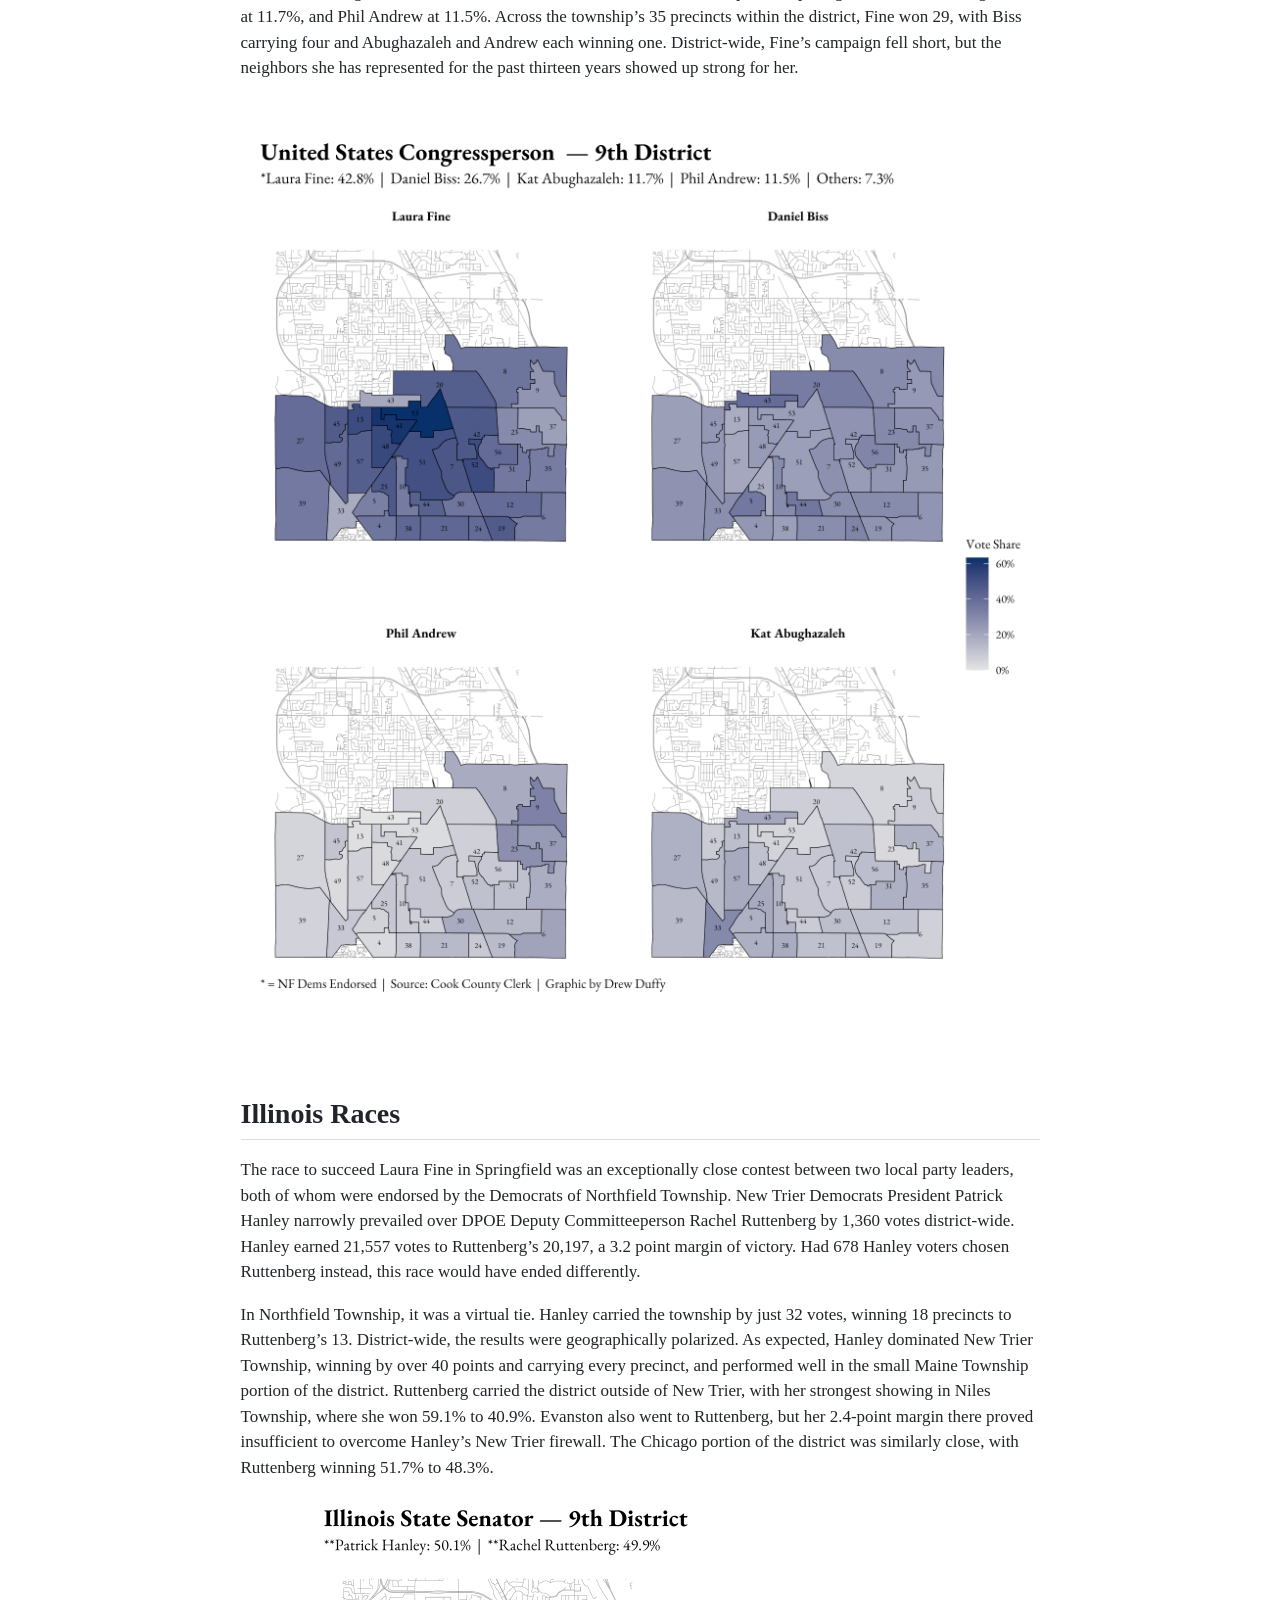
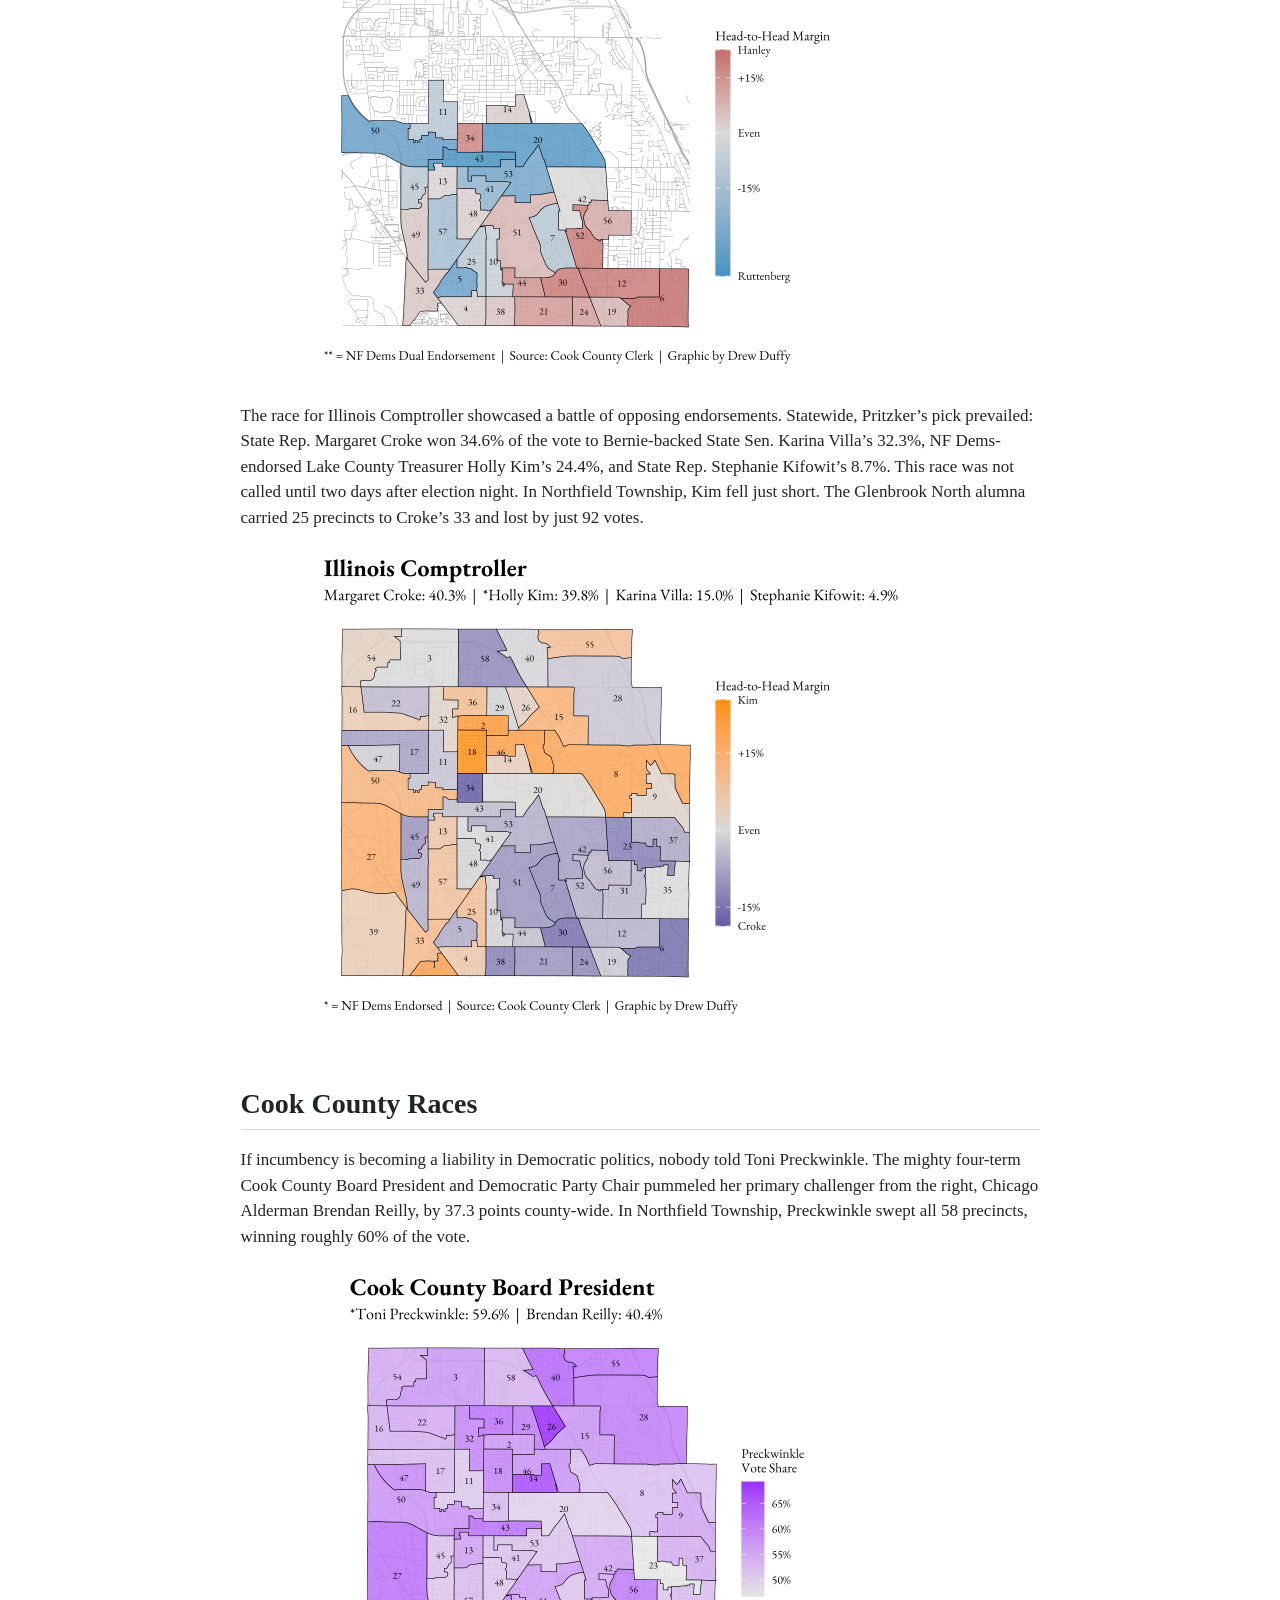
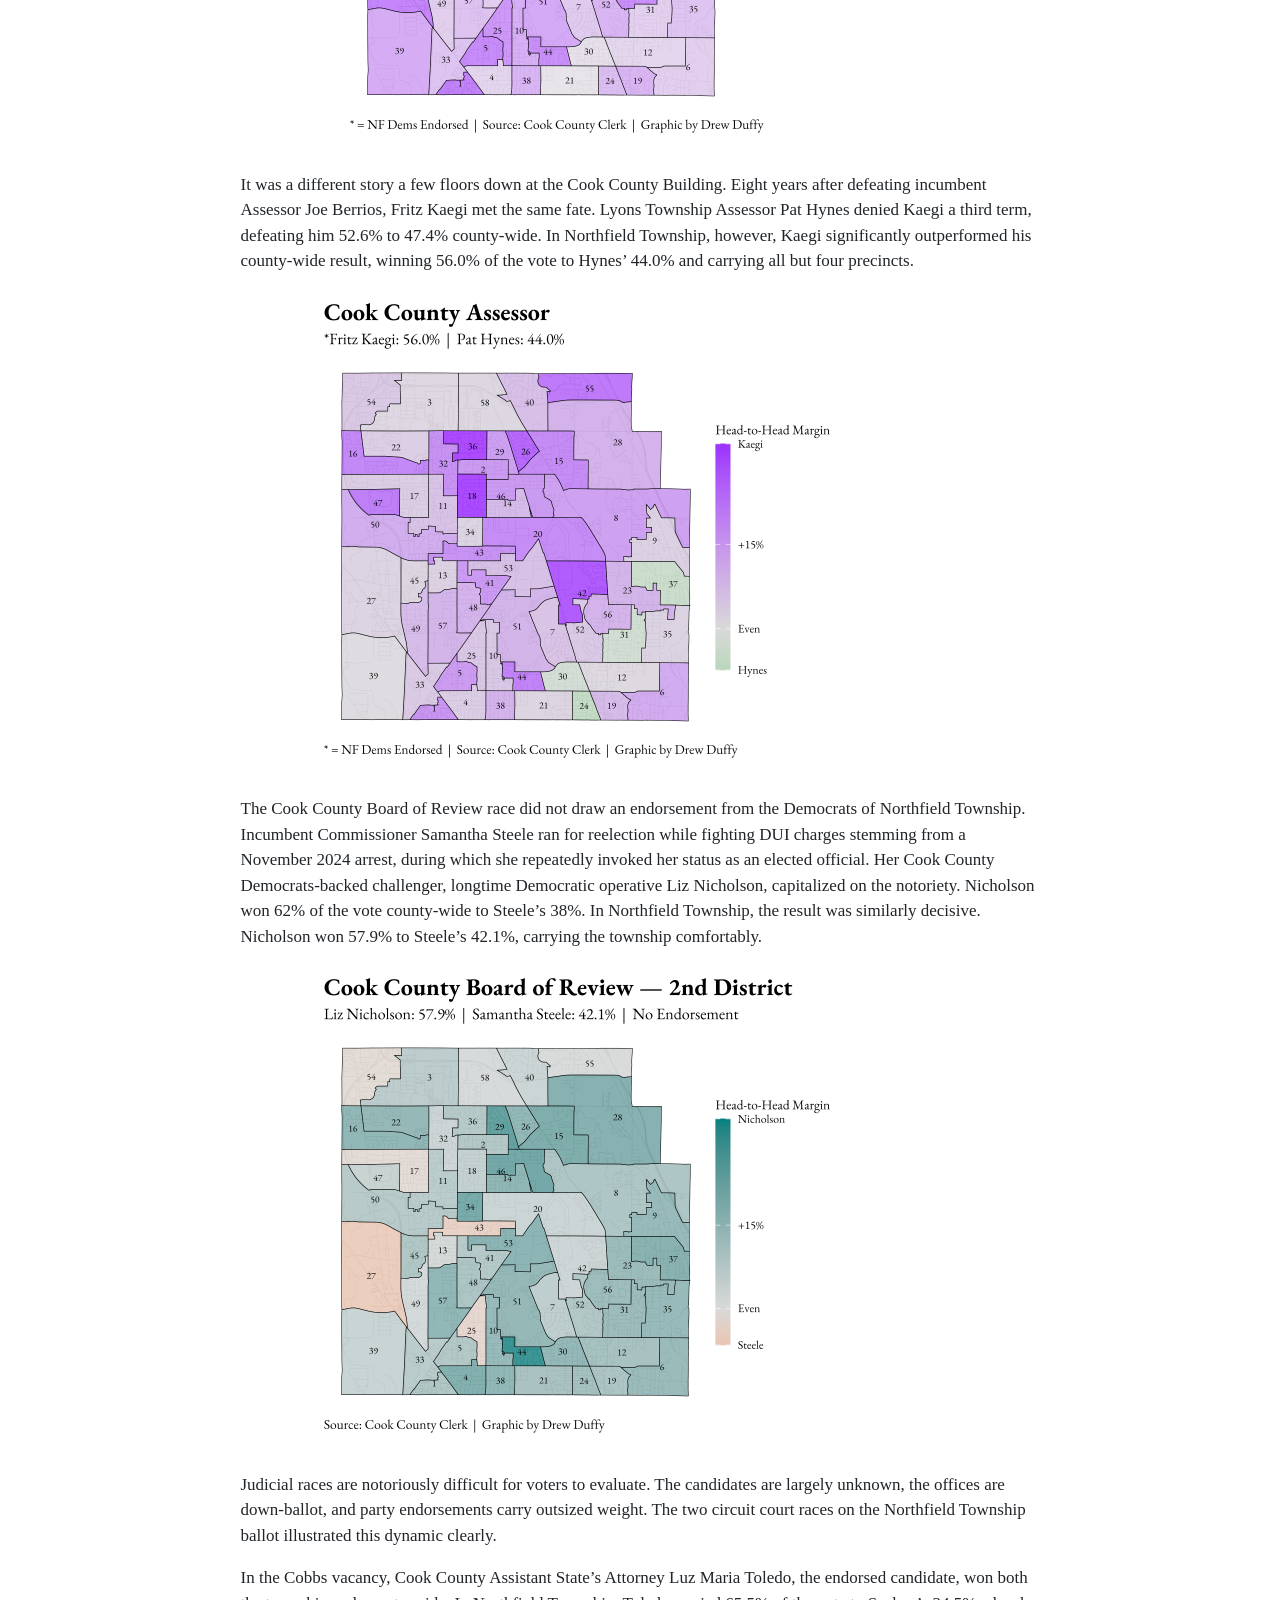
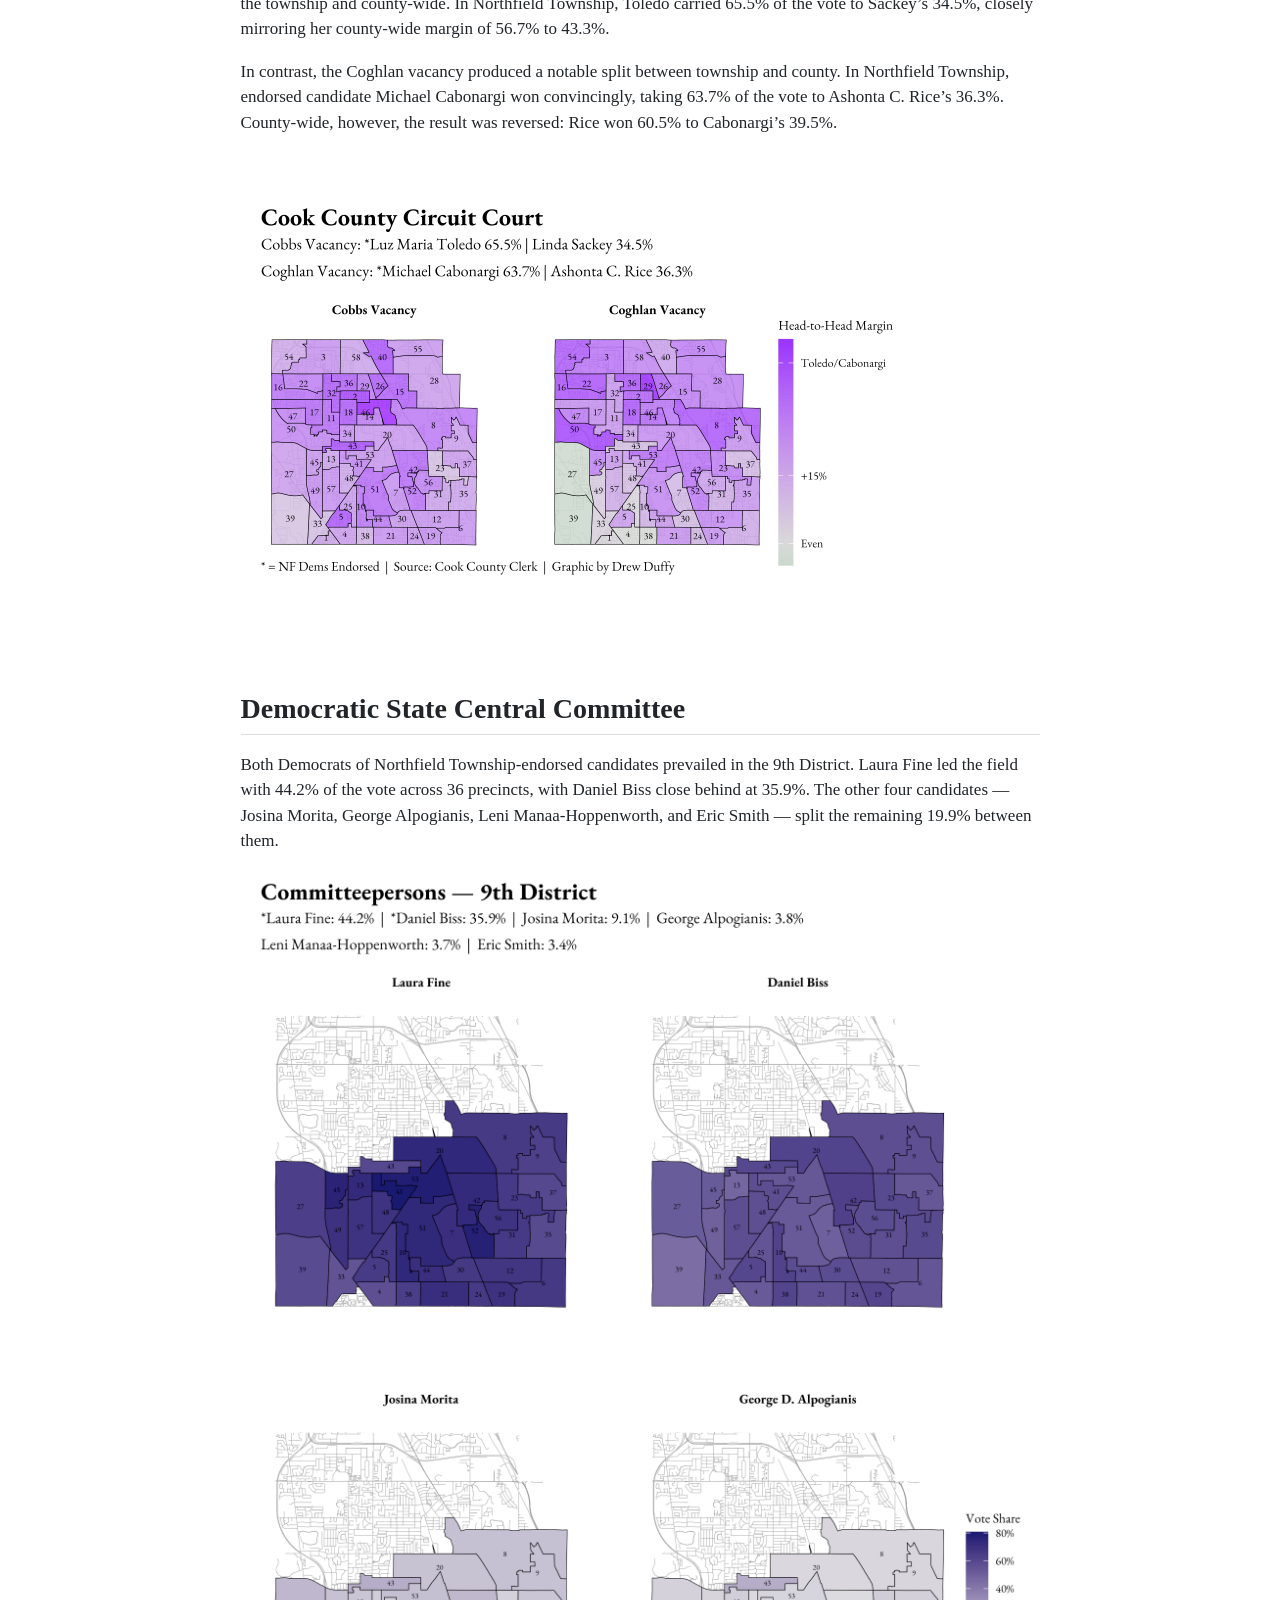
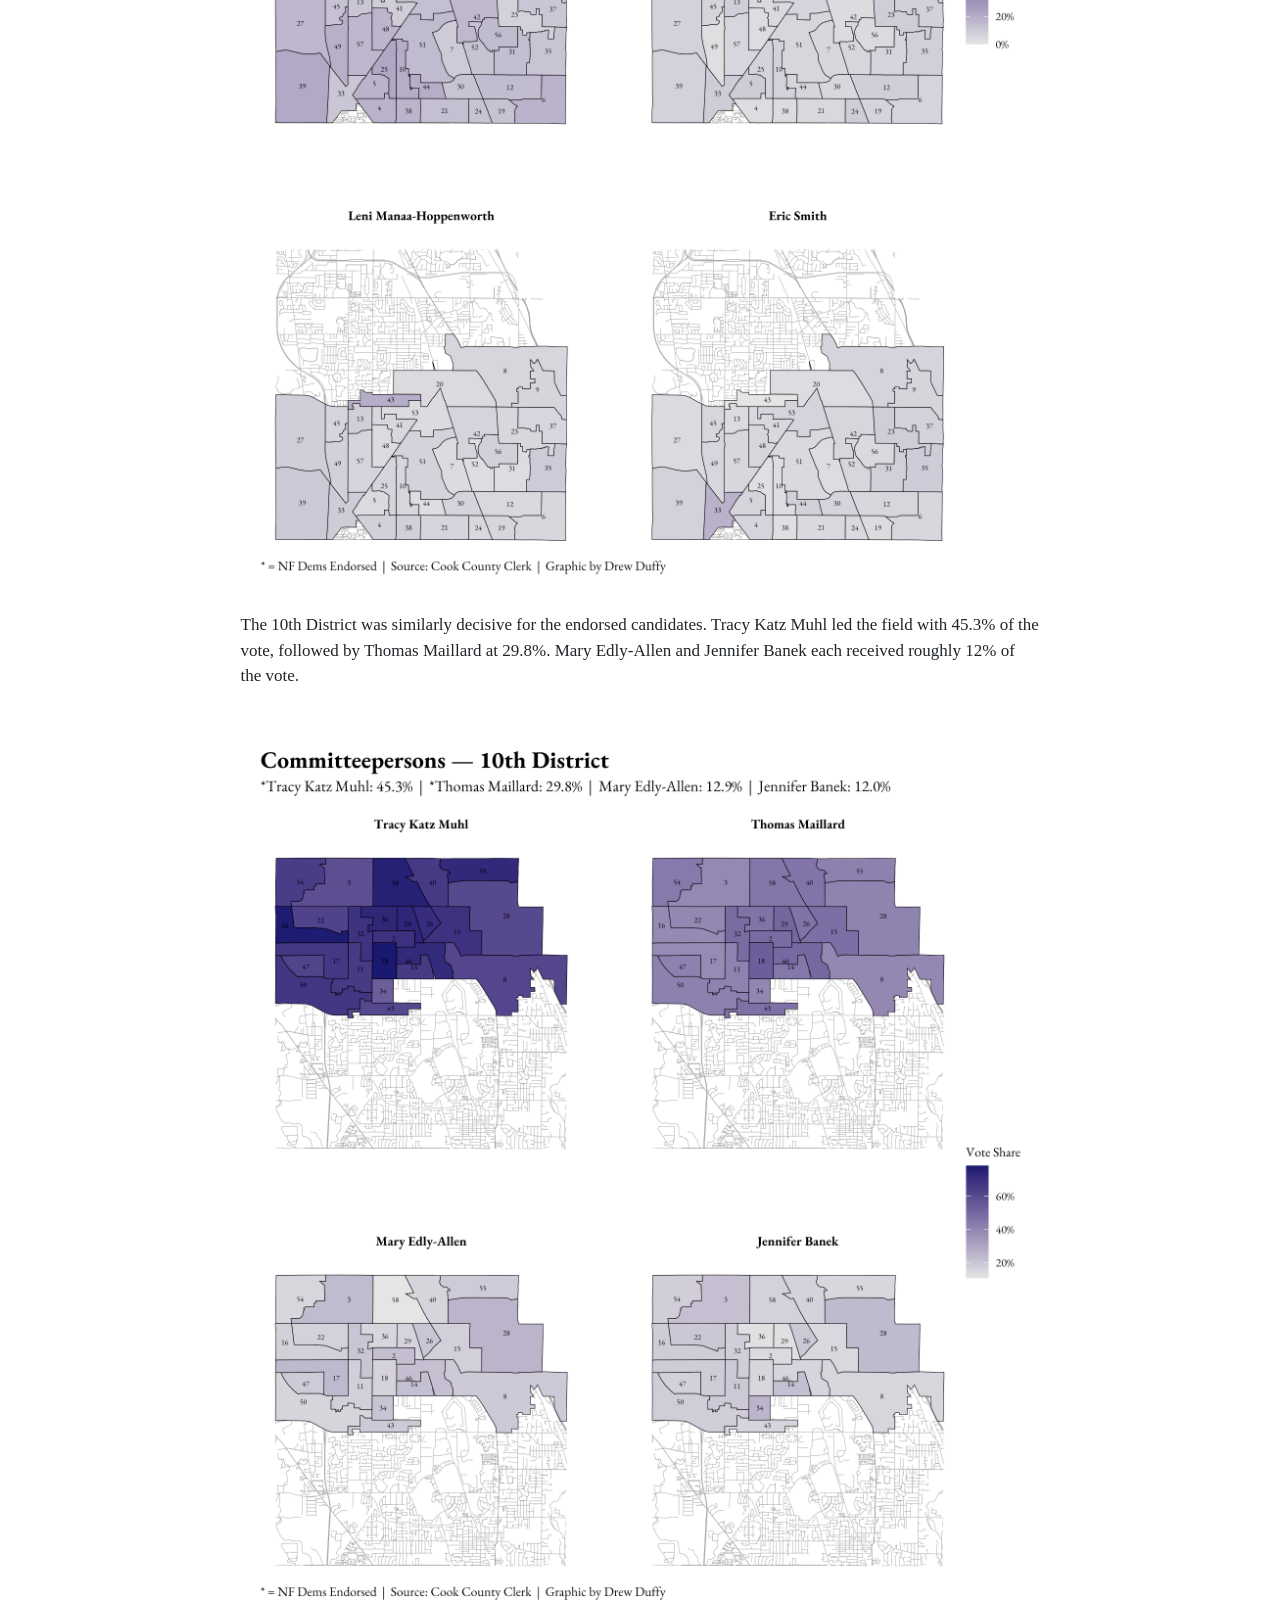
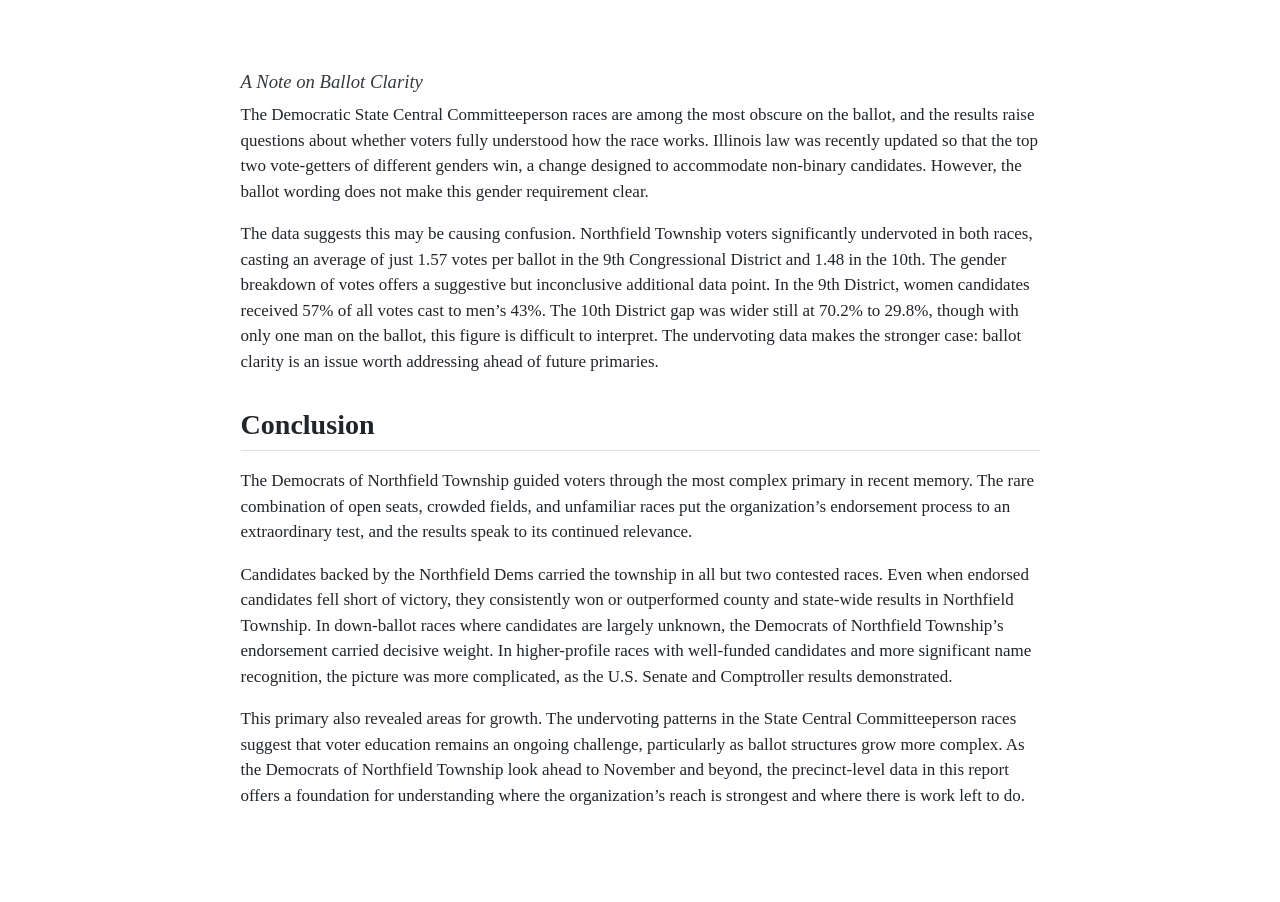
==== commit 1e40db1a: "Fix error in endorsment" ====
--- a/index.html
+++ b/index.html
@@ -130,7 +130,7 @@
 </div>
 </div>
 </div>
-<p>The Cook County Board of Review race did not draw an endorsement from the Cook County or Northfield Township Democratic Parties. Incumbent Commissioner Samantha Steele ran for reelection while fighting drunk driving allegations stemming from a November 2024 arrest, during which she repeatedly invoked her status as an elected official. Her challenger, longtime Democratic operative Liz Nicholson, capitalized on the notoriety. Nicholson won 62% of the vote county-wide to Steele’s 38%. In Northfield Township, the result was similarly decisive. Nicholson won 57.9% to Steele’s 42.1%, carrying the township comfortably.</p>
+<p>The Cook County Board of Review race did not draw an endorsement from the Democrats of Northfield Township. Incumbent Commissioner Samantha Steele ran for reelection while fighting DUI charges stemming from a November 2024 arrest, during which she repeatedly invoked her status as an elected official. Her Cook County Democrats-backed challenger, longtime Democratic operative Liz Nicholson, capitalized on the notoriety. Nicholson won 62% of the vote county-wide to Steele’s 38%. In Northfield Township, the result was similarly decisive. Nicholson won 57.9% to Steele’s 42.1%, carrying the township comfortably.</p>
 <div class="cell">
 <div class="cell-output-display">
 <div>
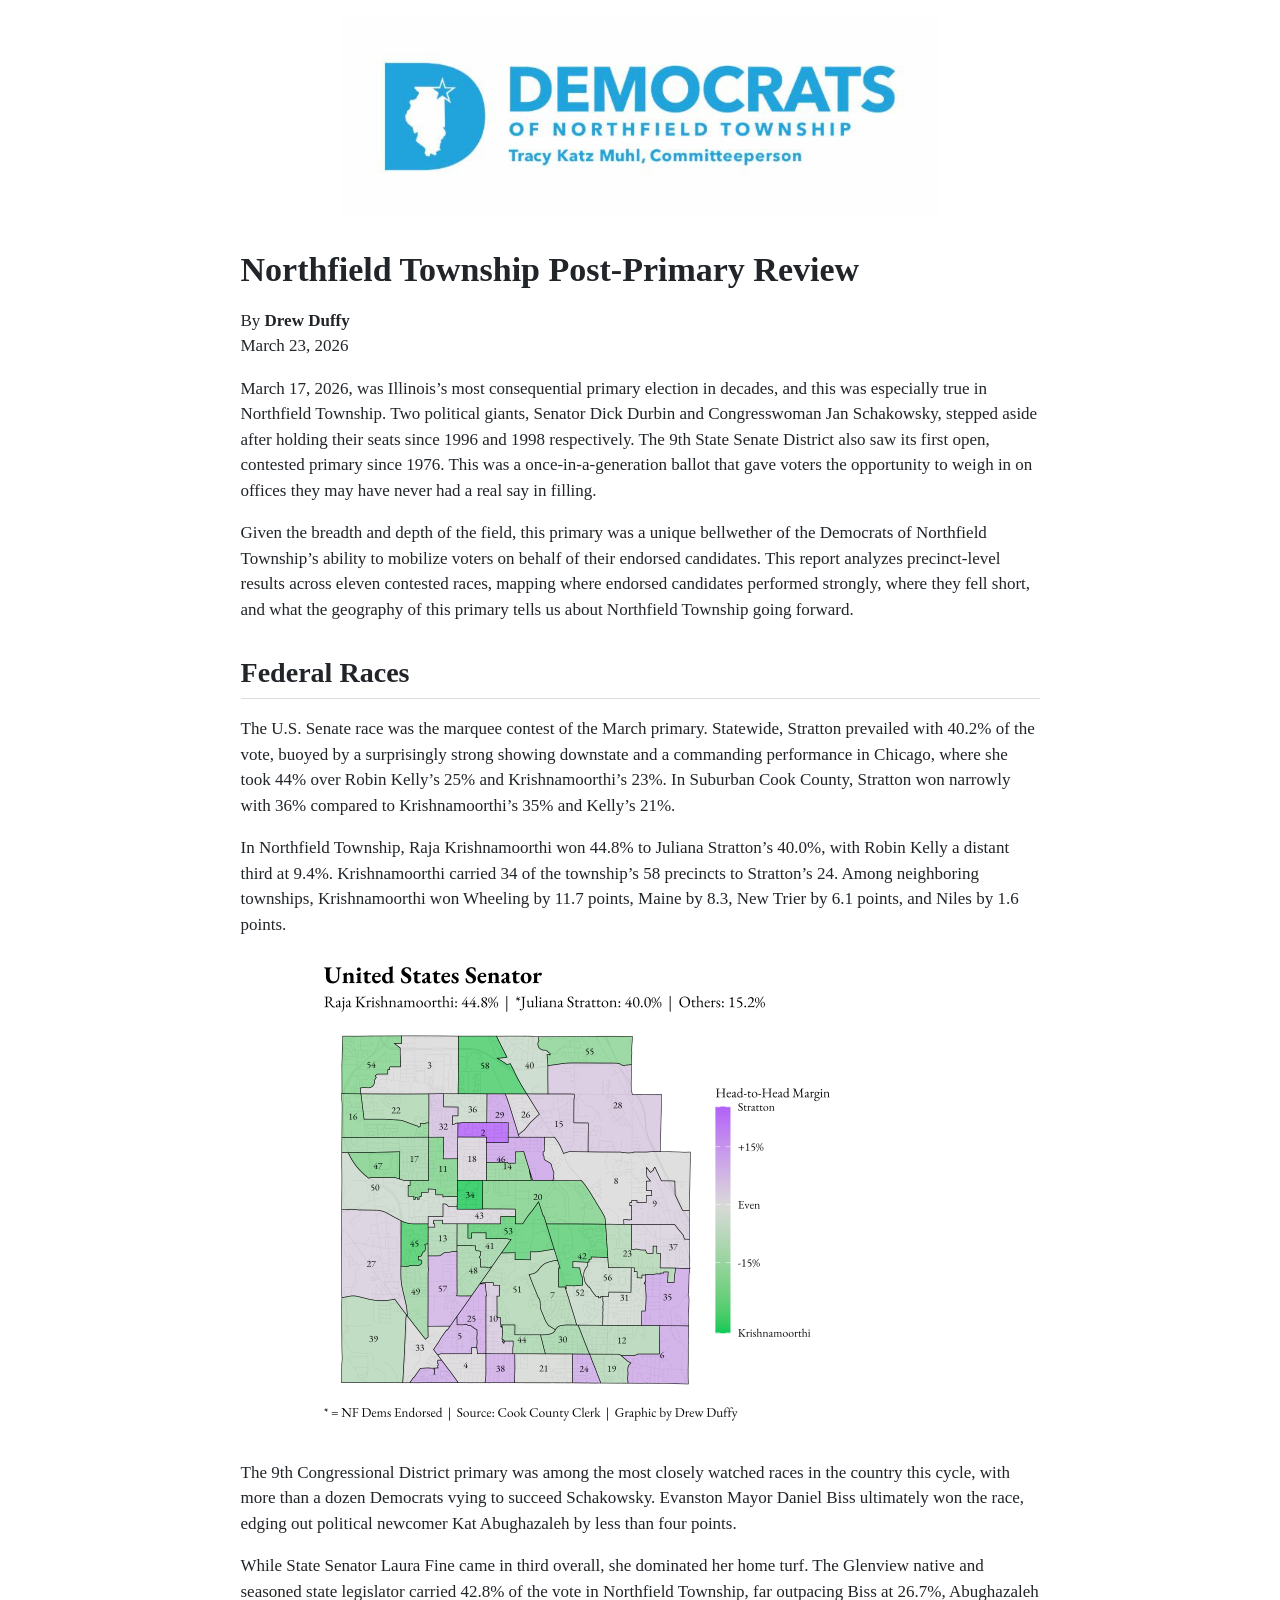
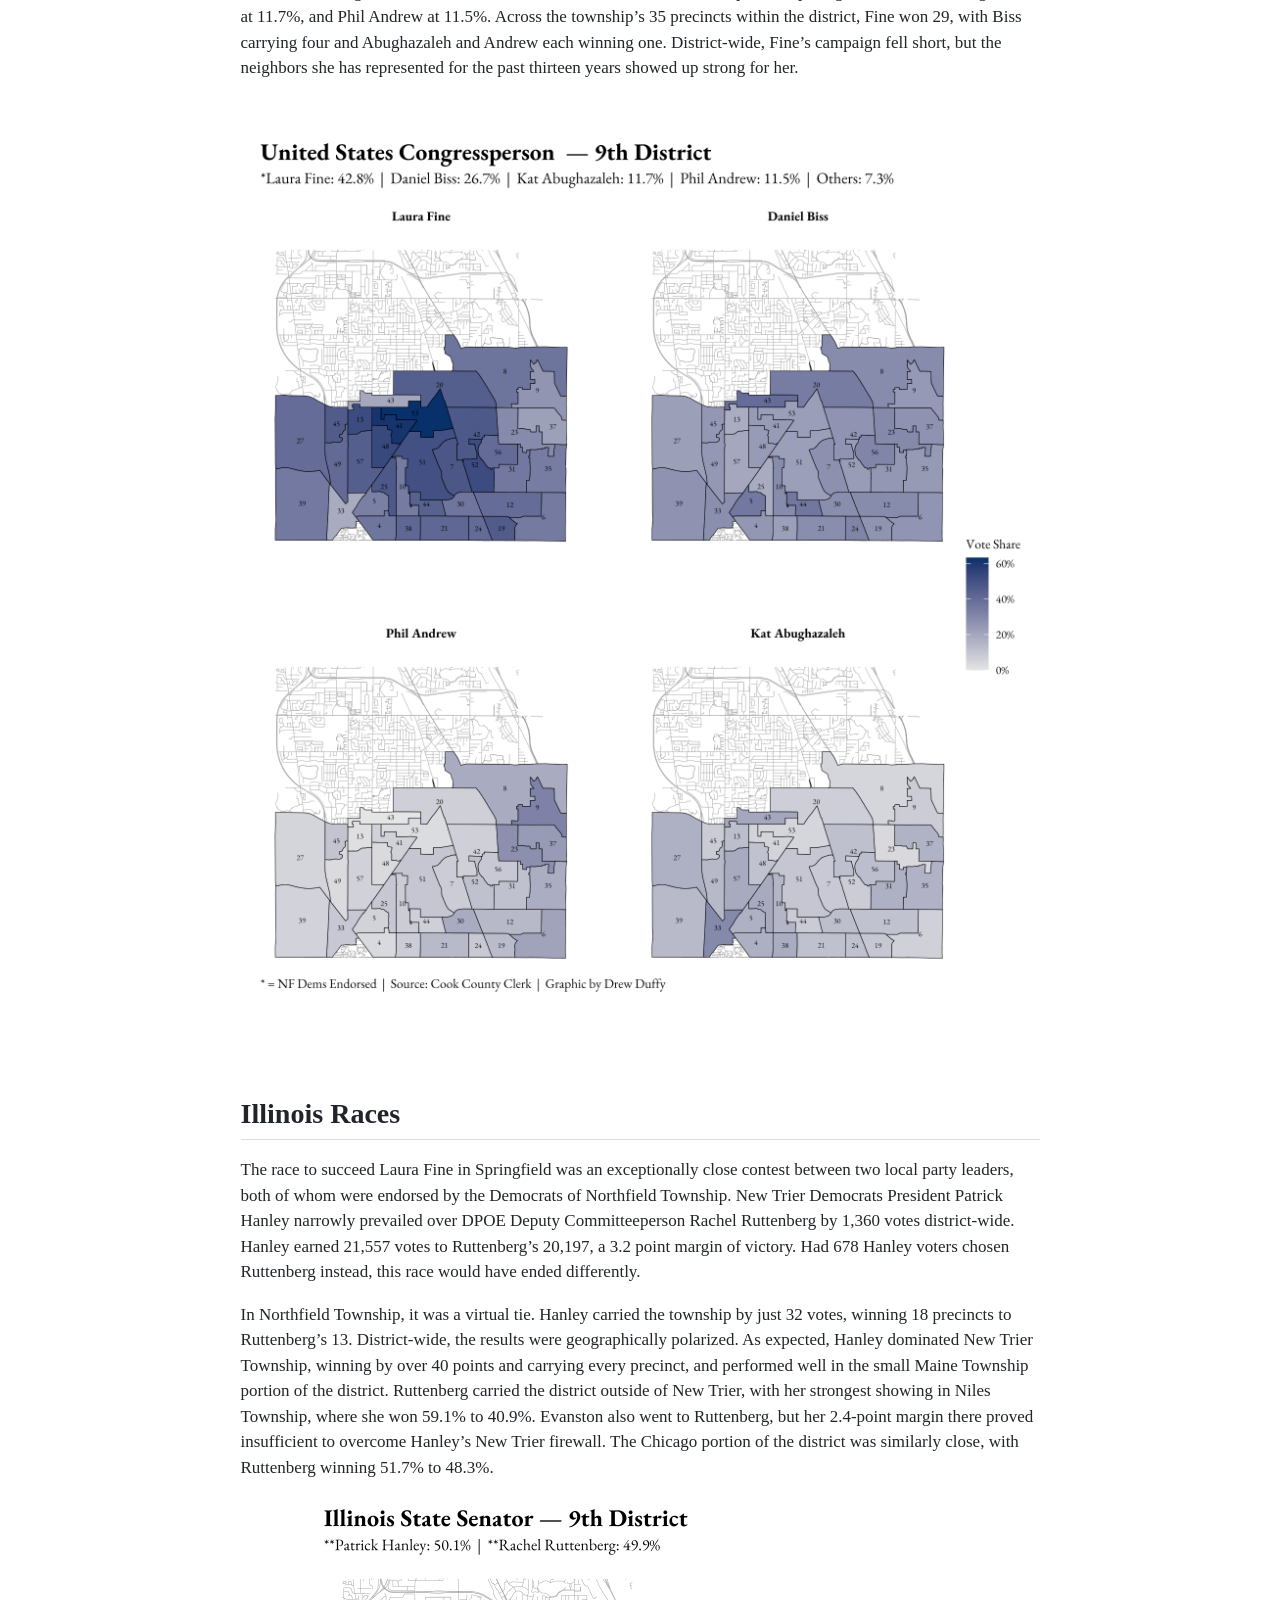
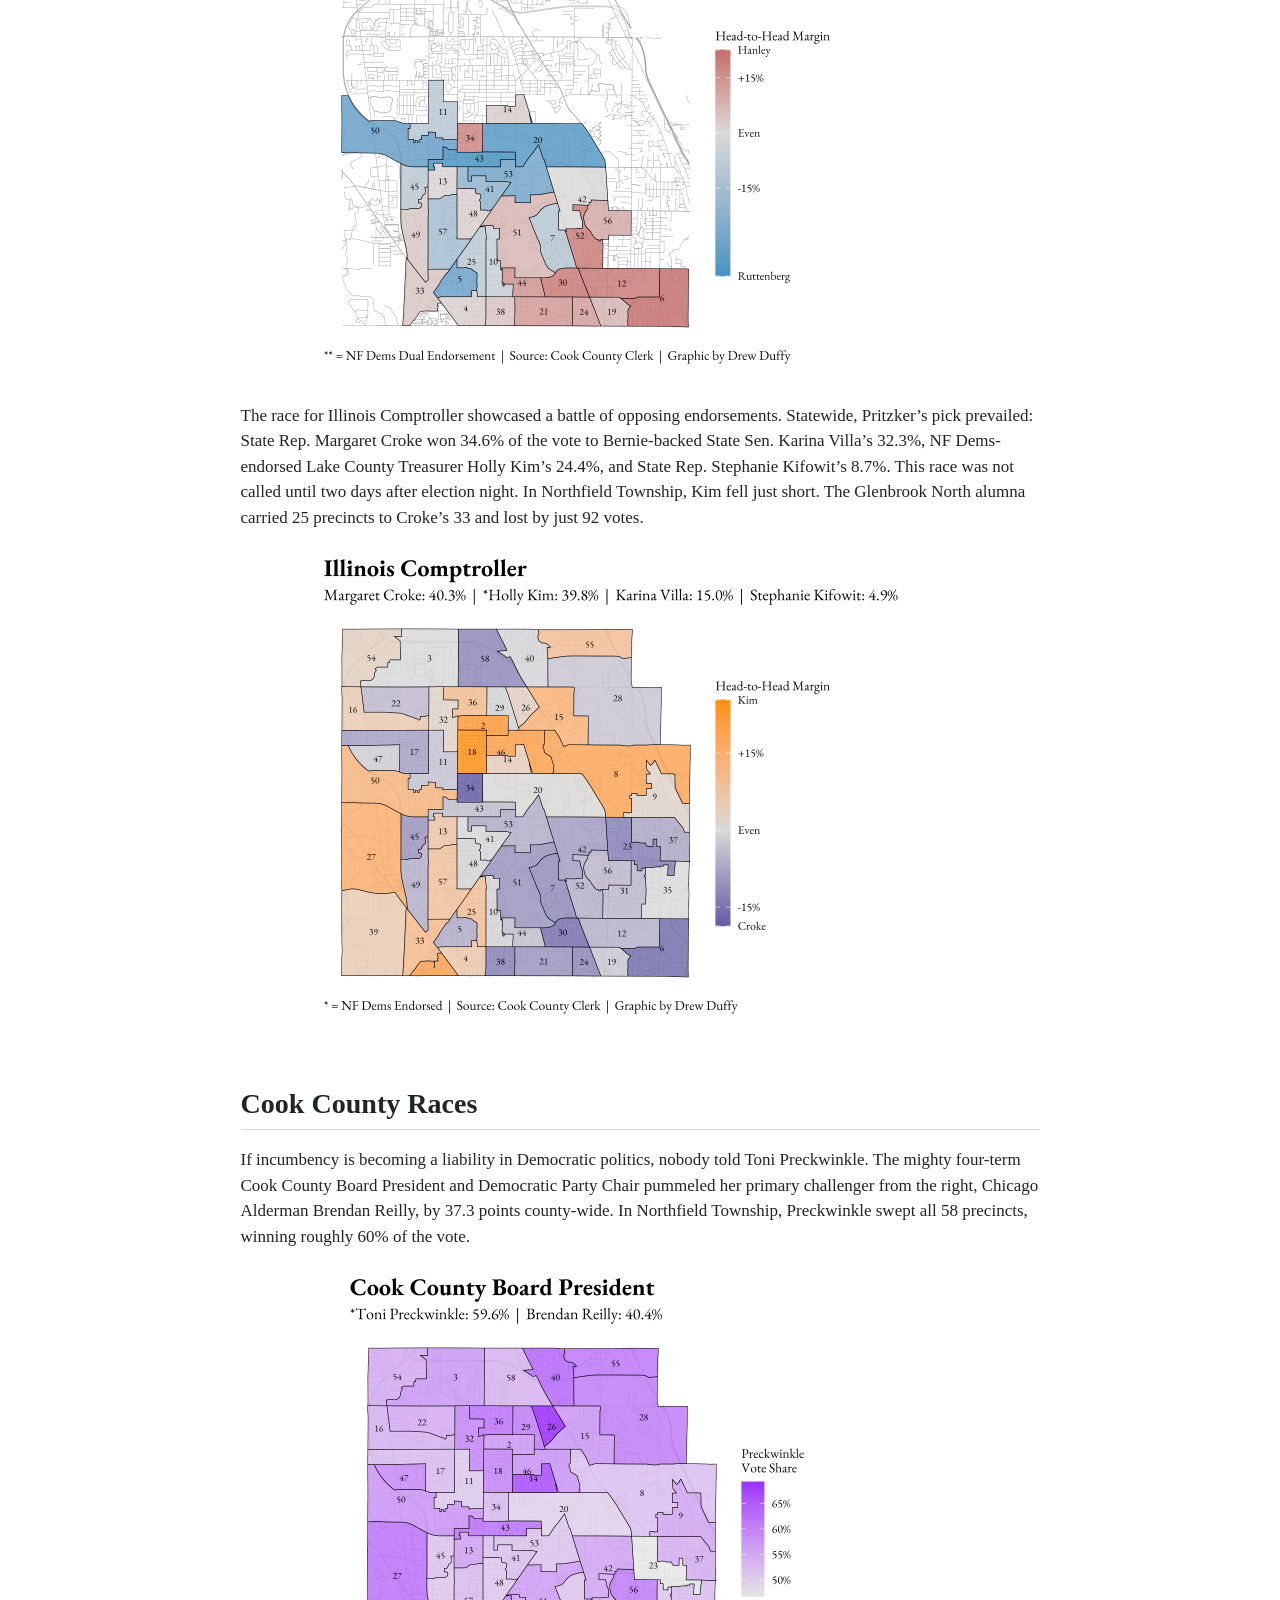
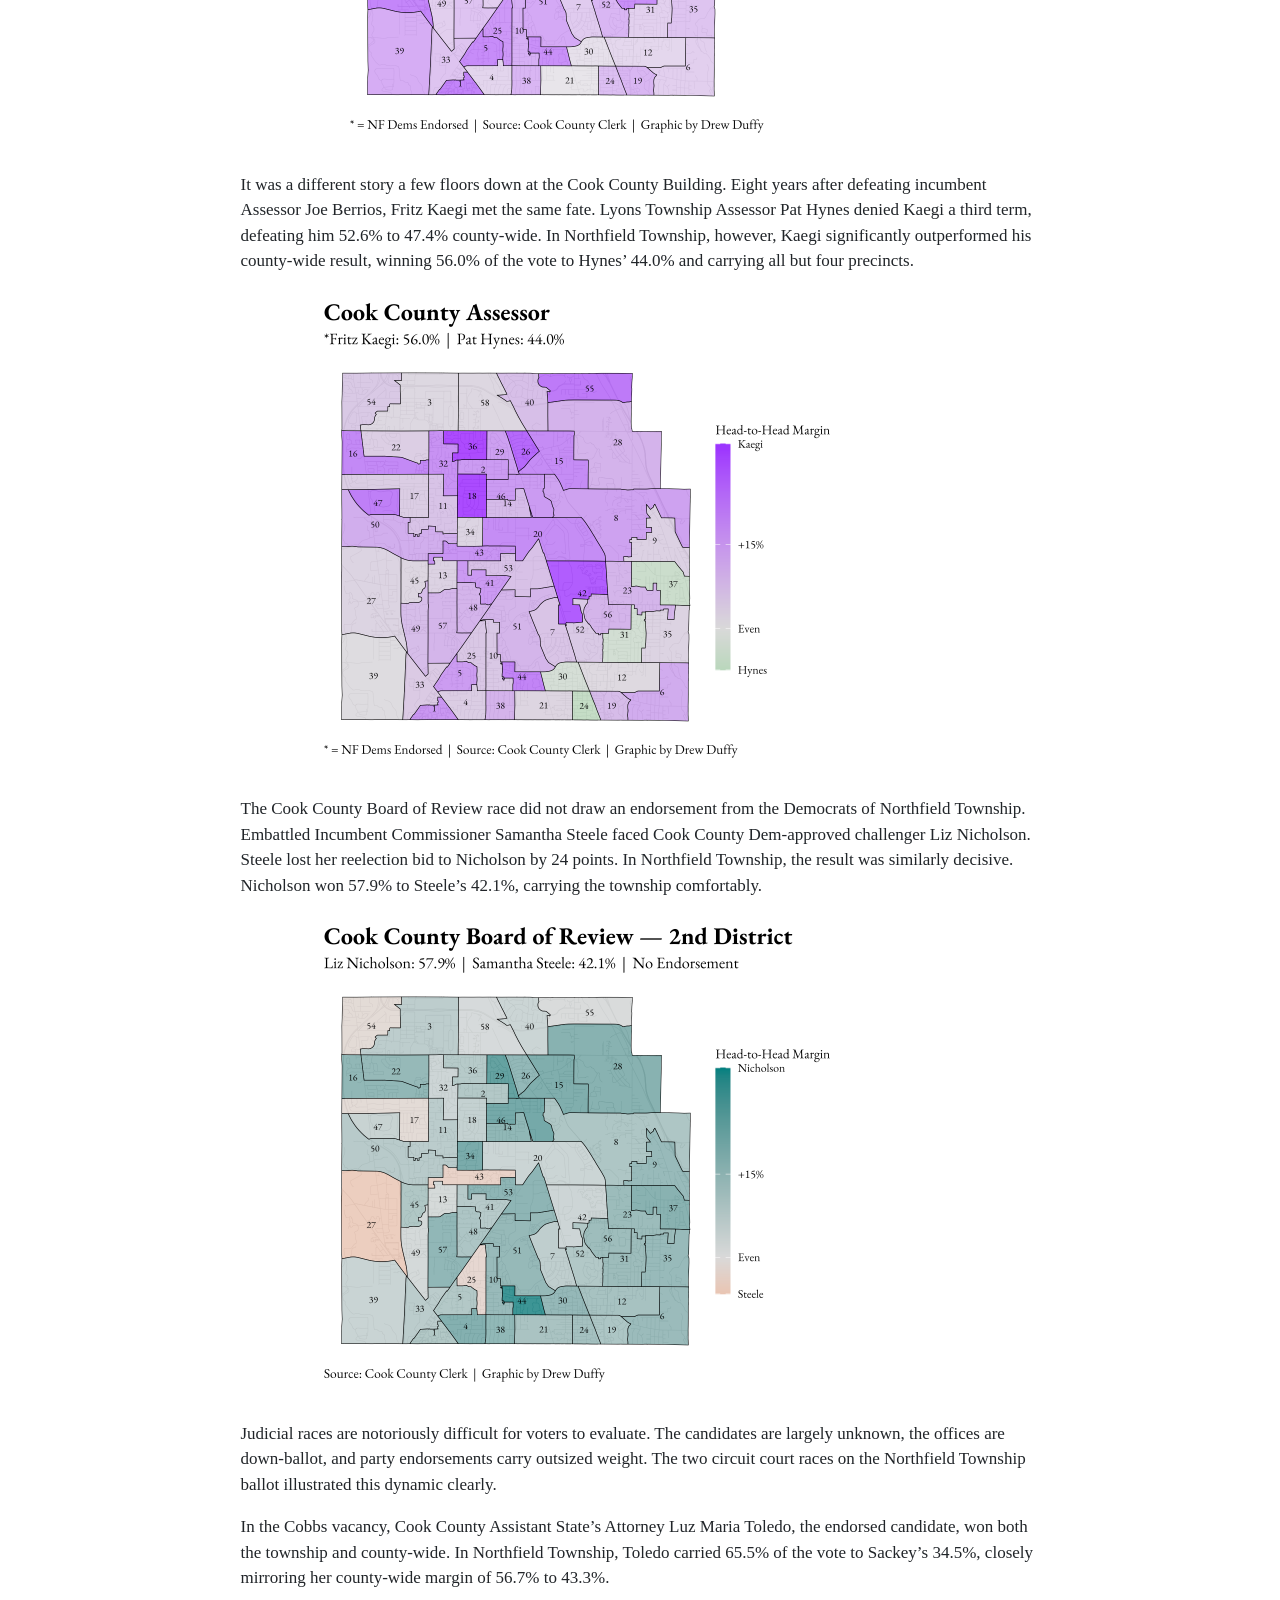
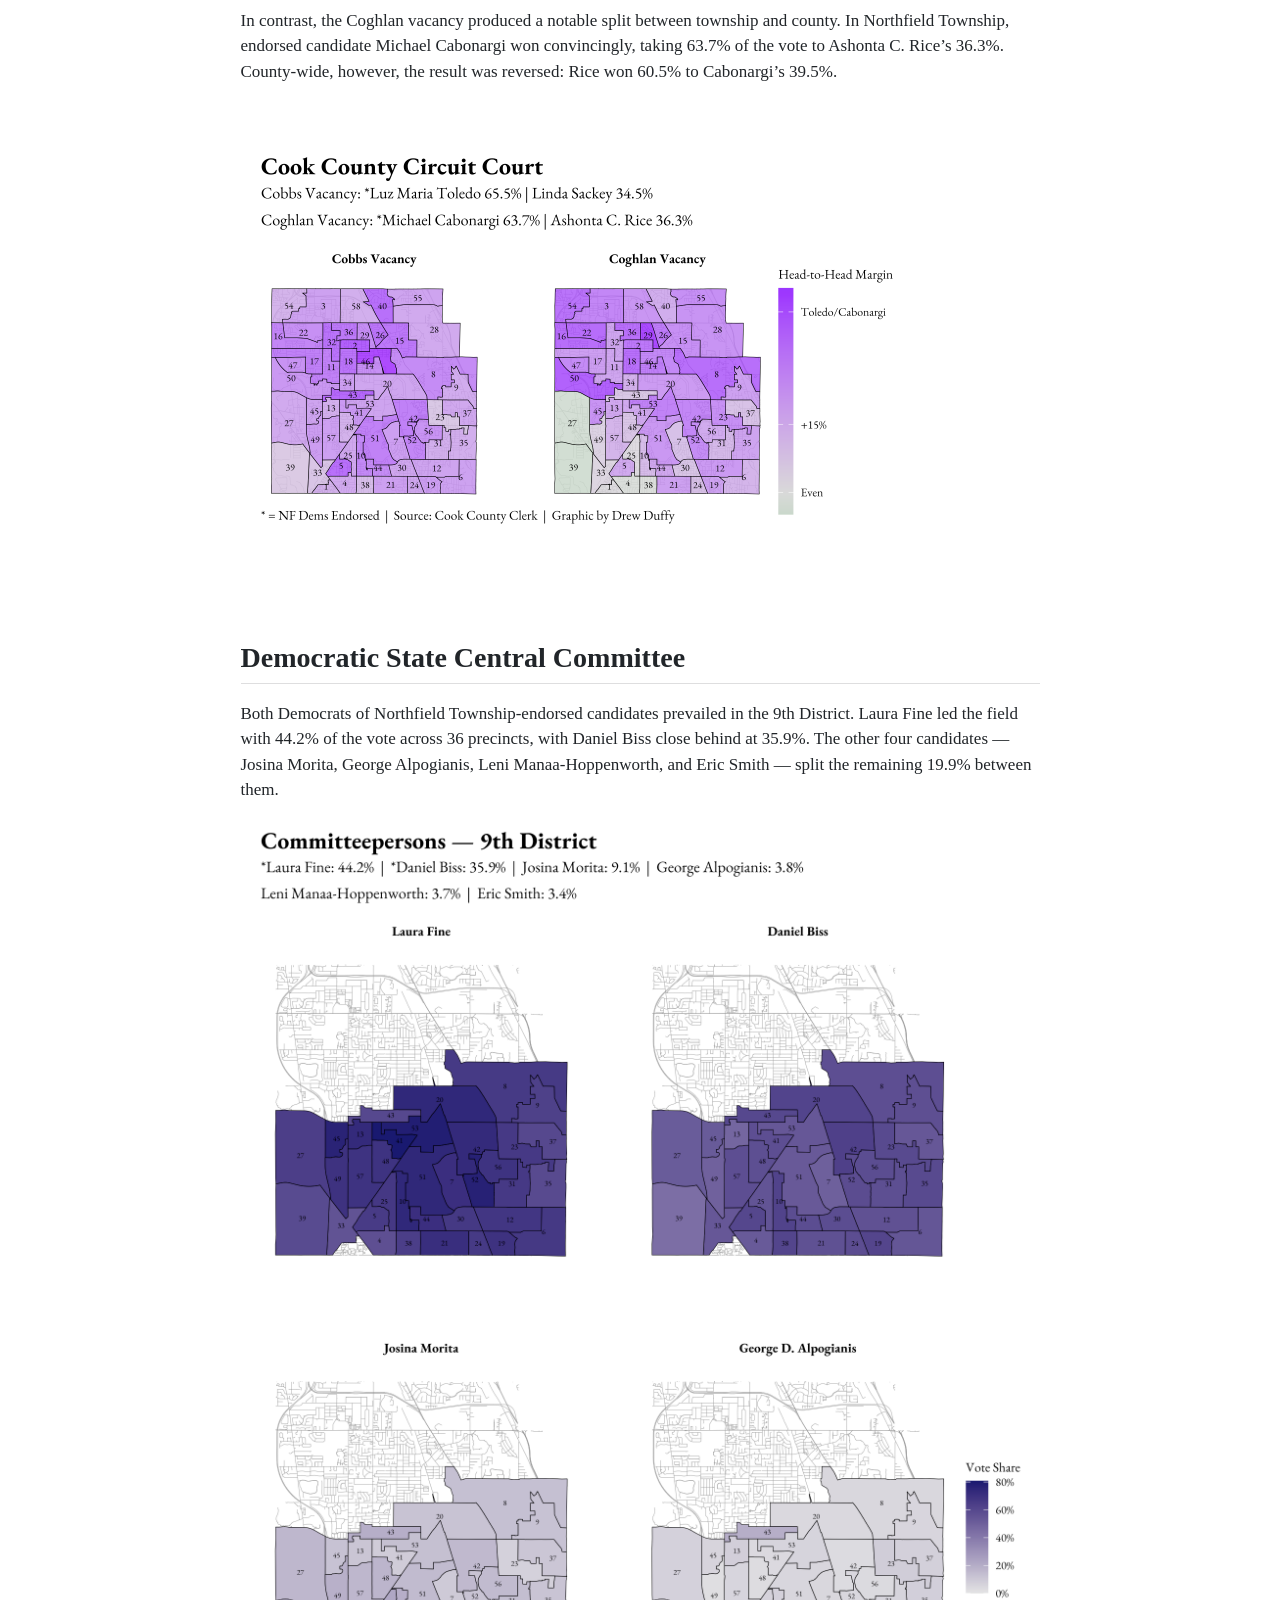
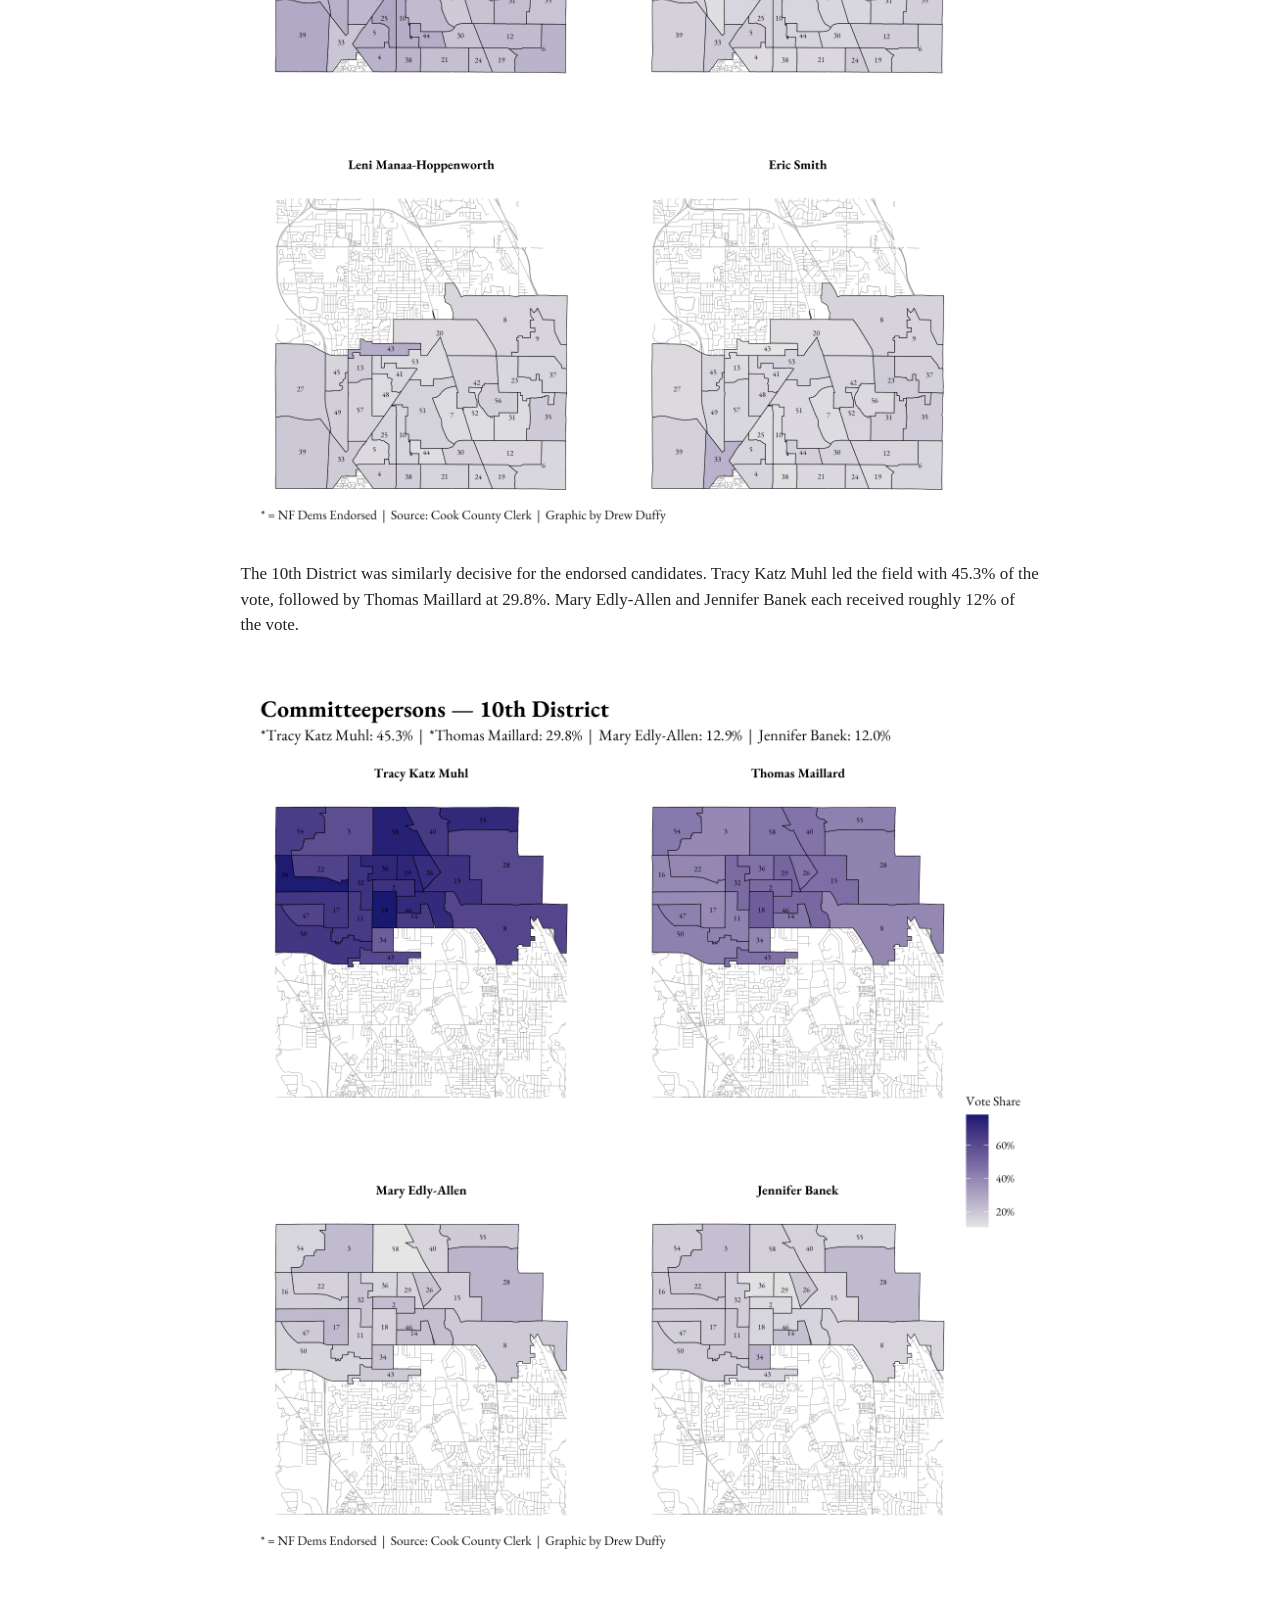
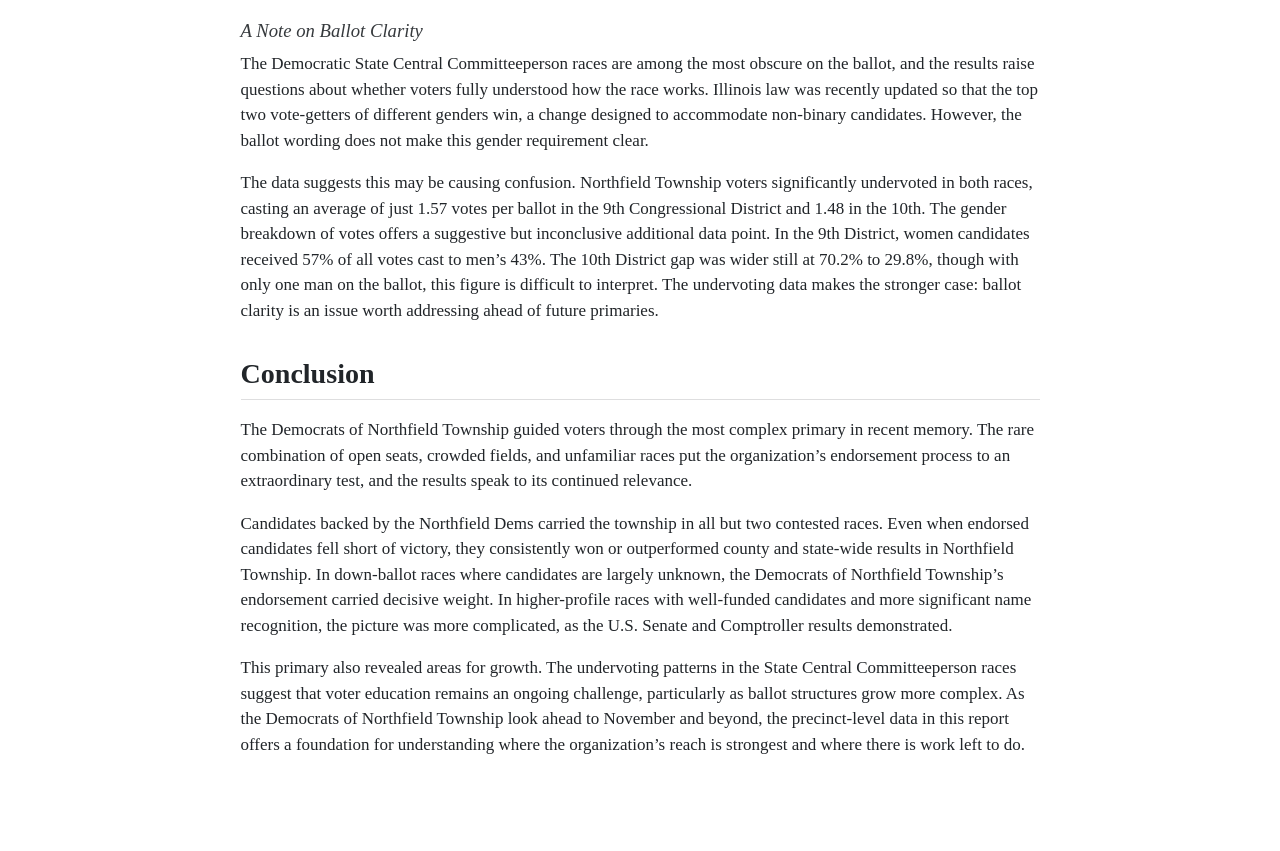
==== commit dff8fa85: "Edited Cook County Board of Review Section Updated the paragraph about the Cook County Board of Revi" ====
--- a/index.html
+++ b/index.html
@@ -130,7 +130,7 @@
 </div>
 </div>
 </div>
-<p>The Cook County Board of Review race did not draw an endorsement from the Democrats of Northfield Township. Incumbent Commissioner Samantha Steele ran for reelection while fighting DUI charges stemming from a November 2024 arrest, during which she repeatedly invoked her status as an elected official. Her Cook County Democrats-backed challenger, longtime Democratic operative Liz Nicholson, capitalized on the notoriety. Nicholson won 62% of the vote county-wide to Steele’s 38%. In Northfield Township, the result was similarly decisive. Nicholson won 57.9% to Steele’s 42.1%, carrying the township comfortably.</p>
+<p>The Cook County Board of Review race did not draw an endorsement from the Democrats of Northfield Township. Embattled Incumbent Commissioner Samantha Steele faced Cook County Dem-approved challenger Liz Nicholson. Steele lost her reelection bid to Nicholson by 24 points. In Northfield Township, the result was similarly decisive. Nicholson won 57.9% to Steele’s 42.1%, carrying the township comfortably.</p>
 <div class="cell">
 <div class="cell-output-display">
 <div>
